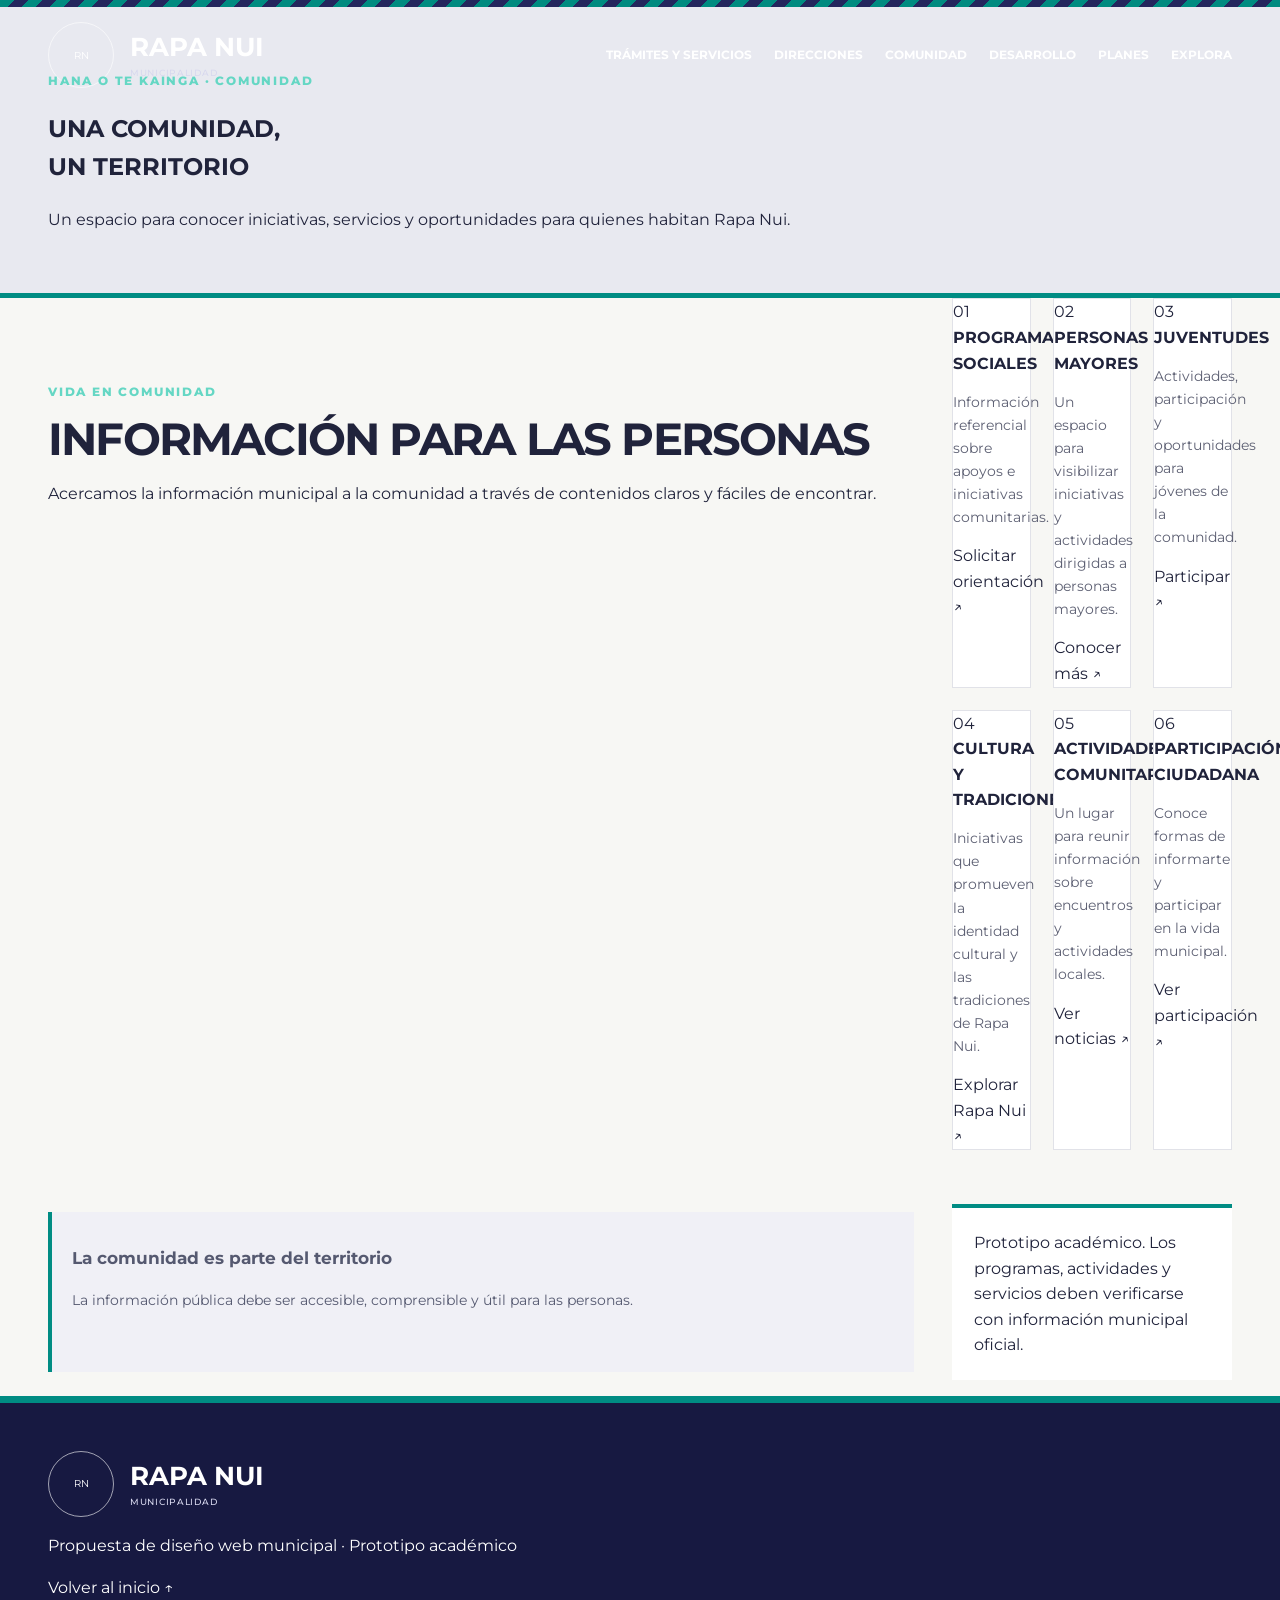
==== comunidad.html @ 7008f477 "Add comunidad.html for community information page This file contains the HTML structure for the Comu" ====
<!DOCTYPE html>
<html lang="es">
<head>
  <meta charset="UTF-8">
  <meta name="viewport" content="width=device-width, initial-scale=1.0">
  <title>Comunidad | Municipalidad de Rapa Nui</title>
  <link rel="stylesheet" href="styles.css">
</head>
<body>
  <header class="topline">
    <div class="header-inner">
      <a class="identity" href="index.html">
        <span class="seal">RN</span>
        <span class="brand">
          <strong>RAPA NUI</strong>
          <small>MUNICIPALIDAD</small>
        </span>
      </a>
      <nav class="nav" aria-label="Navegación principal">
        <a href="tramites.html">Trámites y servicios</a>
        <a href="direcciones.html">Direcciones</a>
        <a class="active" href="comunidad.html">Comunidad</a>
        <a href="desarrollo.html">Desarrollo</a>
        <a href="planes.html">Planes</a>
        <a href="explora.html">Explora</a>
      </nav>
    </div>
  </header>

  <main>
    <section class="page-hero">
      <div class="container">
        <p class="eyebrow">HANA O TE KAINGA · COMUNIDAD</p>
        <h1>UNA COMUNIDAD,<br>UN TERRITORIO</h1>
        <p>
          Un espacio para conocer iniciativas, servicios
          y oportunidades para quienes habitan Rapa Nui.
        </p>
      </div>
    </section>

    <section class="page-content container">
      <div class="section">
        <p class="eyebrow">VIDA EN COMUNIDAD</p>
        <h2>Información para las personas</h2>
        <p>
          Acercamos la información municipal a la comunidad
          a través de contenidos claros y fáciles de encontrar.
        </p>
      </div>

      <div class="grid">
        <article class="tile">
          <span class="tile-number">01</span>
          <h3>Programas sociales</h3>
          <p>Información referencial sobre apoyos e iniciativas comunitarias.</p>
          <a href="contacto.html">Solicitar orientación ↗</a>
        </article>

        <article class="tile">
          <span class="tile-number">02</span>
          <h3>Personas mayores</h3>
          <p>Un espacio para visibilizar iniciativas y actividades dirigidas a personas mayores.</p>
          <a href="contacto.html">Conocer más ↗</a>
        </article>

        <article class="tile">
          <span class="tile-number">03</span>
          <h3>Juventudes</h3>
          <p>Actividades, participación y oportunidades para jóvenes de la comunidad.</p>
          <a href="participacion.html">Participar ↗</a>
        </article>

        <article class="tile">
          <span class="tile-number">04</span>
          <h3>Cultura y tradiciones</h3>
          <p>Iniciativas que promueven la identidad cultural y las tradiciones de Rapa Nui.</p>
          <a href="explora.html">Explorar Rapa Nui ↗</a>
        </article>

        <article class="tile">
          <span class="tile-number">05</span>
          <h3>Actividades comunitarias</h3>
          <p>Un lugar para reunir información sobre encuentros y actividades locales.</p>
          <a href="noticias.html">Ver noticias ↗</a>
        </article>

        <article class="tile">
          <span class="tile-number">06</span>
          <h3>Participación ciudadana</h3>
          <p>Conoce formas de informarte y participar en la vida municipal.</p>
          <a href="participacion.html">Ver participación ↗</a>
        </article>
      </div>

      <div class="notice">
        <h3>La comunidad es parte del territorio</h3>
        <p>
          La información pública debe ser accesible,
          comprensible y útil para las personas.
        </p>
      </div>

      <p class="side">
        Prototipo académico. Los programas, actividades y servicios
        deben verificarse con información municipal oficial.
      </p>
    </section>
  </main>

  <footer>
    <div class="container">
      <a class="identity" href="index.html">
        <span class="seal">RN</span>
        <span class="brand">
          <strong>RAPA NUI</strong>
          <small>MUNICIPALIDAD</small>
        </span>
      </a>
      <p>Propuesta de diseño web municipal · Prototipo académico</p>
      <a href="index.html">Volver al inicio ↑</a>
    </div>
  </footer>
</body>
</html>
---- styles.css ----
@import url('https://fonts.googleapis.com/css2?family=Montserrat:wght@400;500;600;700;800&display=swap');

:root {
  --navy: #24265d;
  --navy-dark: #171941;
  --teal: #008c83;
  --paper: #f7f7f4;
  --white: #ffffff;
  --ink: #20233b;
  --muted: #5d6073;
  --line: #e1e2e8;
}

* {
  box-sizing: border-box;
}

html {
  scroll-behavior: smooth;
}

body {
  margin: 0;
  background: var(--paper);
  color: var(--ink);
  font-family: 'Montserrat', Arial, sans-serif;
  line-height: 1.6;
}

a {
  color: inherit;
  text-decoration: none;
}

a:focus-visible {
  outline: 3px solid #f4c95d;
  outline-offset: 3px;
}

.skip {
  position: absolute;
  left: -9999px;
  background: white;
  padding: 12px;
  z-index: 99;
}

.skip:focus {
  left: 12px;
}

.topline {
  height: 7px;
  background: repeating-linear-gradient(
    135deg,
    #008b80 0 10px,
    #24265d 10px 20px
  );
}

header {
  background: var(--navy);
  color: white;
}

.header-inner {
  max-width: 1240px;
  margin: auto;
  padding: 22px 28px;
  display: flex;
  align-items: center;
  justify-content: space-between;
  gap: 28px;
}

.identity {
  display: flex;
  align-items: center;
  gap: 16px;
  flex-shrink: 0;
}

.seal {
  width: 66px;
  height: 66px;
  border: 1px solid #ffffff99;
  border-radius: 50%;
  display: grid;
  place-content: center;
  text-align: center;
  font-size: 10px;
  line-height: 1.3;
}

.brand {
  font-size: clamp(1rem, 2vw, 1.8rem);
  font-weight: 800;
  line-height: 1.15;
  text-transform: uppercase;
}

.brand small {
  display: block;
  margin-top: 7px;
  color: #d7d8ee;
  font-size: 9px;
  font-weight: 500;
  letter-spacing: .08em;
}

.nav {
  display: flex;
  justify-content: flex-end;
  flex-wrap: wrap;
  gap: 12px 22px;
}

.nav a {
  color: white;
  font-size: .75rem;
  font-weight: 700;
  text-transform: uppercase;
}

.nav a:hover {
  color: #65d7c4;
}

.hero {
  min-height: 560px;
  display: flex;
  align-items: flex-end;
  color: white;
  background:
    linear-gradient(90deg, #121435bd, #12143518),
    linear-gradient(0deg, #121435a8, transparent 70%),
    url('https://images.unsplash.com/photo-1500530855697-b586d89ba3ee?auto=format&fit=crop&w=2000&q=85')
    center 48% / cover no-repeat;
}

.hero-content {
  max-width: 1240px;
  width: 100%;
  margin: auto;
  padding: 75px 28px;
}

.eyebrow,
.section-label {
  display: block;
  color: #65d7c4;
  font-size: .75rem;
  font-weight: 800;
  letter-spacing: .15em;
  text-transform: uppercase;
}

.hero h1 {
  max-width: 950px;
  margin: 18px 0;
  font-size: clamp(2.2rem, 5.5vw, 5rem);
  font-weight: 800;
  line-height: 1.05;
  letter-spacing: -.04em;
  text-transform: uppercase;
}

.hero p {
  max-width: 650px;
  color: #f0f0f7;
}

.hero-actions {
  display: flex;
  flex-wrap: wrap;
  gap: 12px;
  margin-top: 25px;
}

.button {
  display: inline-block;
  padding: 12px 18px;
  background: var(--teal);
  border: 2px solid var(--teal);
  color: white;
  font-size: .8rem;
  font-weight: 800;
  text-transform: uppercase;
  transition: .2s;
}

.button:hover {
  background: #006e67;
}

.button.outline {
  background: transparent;
  border-color: white;
}

.button.outline:hover {
  background: white;
  color: var(--navy);
}

.container {
  max-width: 1240px;
  margin: auto;
  padding: 0 28px;
}

.section {
  padding: 72px 0;
}

.section.alt {
  background: #e9e9f0;
}

.section-head {
  display: flex;
  align-items: end;
  justify-content: space-between;
  gap: 24px;
  margin-bottom: 30px;
}

.section-label {
  color: var(--teal);
}

.section h2,
.page-intro h1 {
  margin: 8px 0;
  font-size: clamp(1.8rem, 3.5vw, 3rem);
  line-height: 1.15;
  letter-spacing: -.04em;
  text-transform: uppercase;
}

.section-head p {
  max-width: 500px;
  color: var(--muted);
}

.grid {
  display: grid;
  grid-template-columns: repeat(3, minmax(0, 1fr));
  gap: 22px;
}

.tile {
  background: white;
  border: 1px solid var(--line);
  transition: .2s;
}

.tile:hover {
  transform: translateY(-4px);
  box-shadow: 0 12px 30px #191b4618;
}

.tile-image {
  height: 145px;
  background: linear-gradient(135deg, #b7d8d1, #24265d);
}

.image-one { background: linear-gradient(135deg, #b8d9d3, #5b8d91); }
.image-two { background: linear-gradient(135deg, #c5c5dd, #55588d); }
.image-three { background: linear-gradient(135deg, #d4d4bd, #55877c); }
.image-four { background: linear-gradient(135deg, #e3c7ad, #8b6b62); }
.image-five { background: linear-gradient(135deg, #c7d5e0, #687c99); }
.image-six { background: linear-gradient(135deg, #b7d8d1, #24265d); }

.tile-body {
  padding: 22px;
}

.tile h3 {
  margin: 0 0 8px;
  font-size: 1rem;
  text-transform: uppercase;
}

.tile p {
  color: var(--muted);
  font-size: .9rem;
}

.text-link {
  display: inline-block;
  margin-top: 10px;
  color: var(--teal);
  font-size: .8rem;
  font-weight: 800;
  text-transform: uppercase;
}

.feature {
  padding: 38px;
  background: var(--navy);
  color: white;
}

.feature h2 {
  max-width: 800px;
}

.feature p {
  color: #d8d9eb;
}

.page-hero {
  padding: 52px 0 45px;
  background: #e8e9f0;
  border-bottom: 5px solid var(--teal);
}

.crumbs {
  margin-bottom: 20px;
  color: var(--muted);
  font-size: .8rem;
}

.crumbs a {
  color: var(--teal);
  font-weight: 700;
}

.page-intro p {
  max-width: 760px;
  color: #555970;
}

.page-content {
  display: grid;
  grid-template-columns: minmax(0, 1fr) 280px;
  gap: 38px;
}

.prose h2 {
  margin-top: 30px;
  font-size: 1.4rem;
  text-transform: uppercase;
}

.prose h2:first-child {
  margin-top: 0;
}

.prose p,
.prose li {
  color: #50556b;
}

.info-grid {
  display: grid;
  grid-template-columns: repeat(2, minmax(0, 1fr));
  gap: 14px;
  margin: 25px 0;
}

.info {
  padding: 20px;
  background: white;
  border: 1px solid var(--line);
}

.info strong {
  display: block;
  margin-bottom: 7px;
  text-transform: uppercase;
}

.info p {
  margin: 0;
  color: var(--muted);
  font-size: .9rem;
}

.listings {
  display: grid;
  gap: 14px;
}

.listing {
  display: flex;
  gap: 16px;
  padding: 20px;
  background: white;
  border: 1px solid var(--line);
}

.listing-mark {
  width: 48px;
  height: 48px;
  display: grid;
  place-items: center;
  flex-shrink: 0;
  background: var(--navy);
  color: white;
  font-weight: 800;
}

.listing h3 {
  margin: 0 0 5px;
  text-transform: uppercase;
}

.listing p {
  margin: 0;
  color: var(--muted);
  font-size: .9rem;
}

.notice {
  margin: 24px 0;
  padding: 16px 20px;
  background: #f0f0f6;
  border-left: 4px solid var(--teal);
  color: #555970;
  font-size: .9rem;
}

.side {
  height: max-content;
  padding: 22px;
  background: white;
  border-top: 4px solid var(--teal);
}

.side h3 {
  margin-top: 0;
  text-transform: uppercase;
}

.side a {
  display: block;
  padding: 10px 0;
  border-bottom: 1px solid var(--line);
  font-size: .83rem;
  font-weight: 700;
}

.side a:hover {
  color: var(--teal);
}

footer {
  padding: 48px 0 20px;
  background: var(--navy-dark);
  border-top: 7px solid var(--teal);
  color: white;
}

.footer-grid {
  display: grid;
  grid-template-columns: 1.4fr 1fr 1fr;
  gap: 36px;
}

.footer-grid strong {
  display: block;
  margin-bottom: 12px;
  text-transform: uppercase;
}

.footer-grid p,
.footer-grid a {
  color: #d0d1e3;
  font-size: .85rem;
}

.footer-grid a {
  display: block;
  margin: 9px 0;
}

.footer-grid a:hover {
  color: #65d7c4;
}

.footer-bottom {
  margin-top: 28px;
  padding-top: 18px;
  border-top: 1px solid #ffffff2c;
  color: #c4c6dd;
  font-size: .78rem;
}

@media (max-width: 1000px) {
  .header-inner {
    align-items: flex-start;
    flex-direction: column;
  }

  .nav {
    justify-content: flex-start;
  }

  .grid {
    grid-template-columns: repeat(2, minmax(0, 1fr));
  }

  .page-content {
    grid-template-columns: 1fr;
  }

  .side {
    order: -1;
  }
}

@media (max-width: 600px) {
  .header-inner {
    padding: 18px;
  }

  .seal {
    width: 52px;
    height: 52px;
  }

  .brand {
    font-size: 1rem;
  }

  .nav {
    gap: 12px;
  }

  .nav a {
    font-size: .67rem;
  }

  .hero {
    min-height: 500px;
    background-position: 58% center;
  }

  .hero-content {
    padding: 55px 18px;
  }

  .hero h1 {
    font-size: clamp(2.1rem, 10vw, 3.4rem);
  }

  .container {
    padding: 0 18px;
  }

  .section {
    padding: 45px 0;
  }

  .section-head {
    display: block;
  }

  .grid,
  .info-grid,
  .footer-grid {
    grid-template-columns: 1fr;
  }

  .feature {
    padding: 24px;
  }

  .page-hero {
    padding: 36px 0;
  }
}
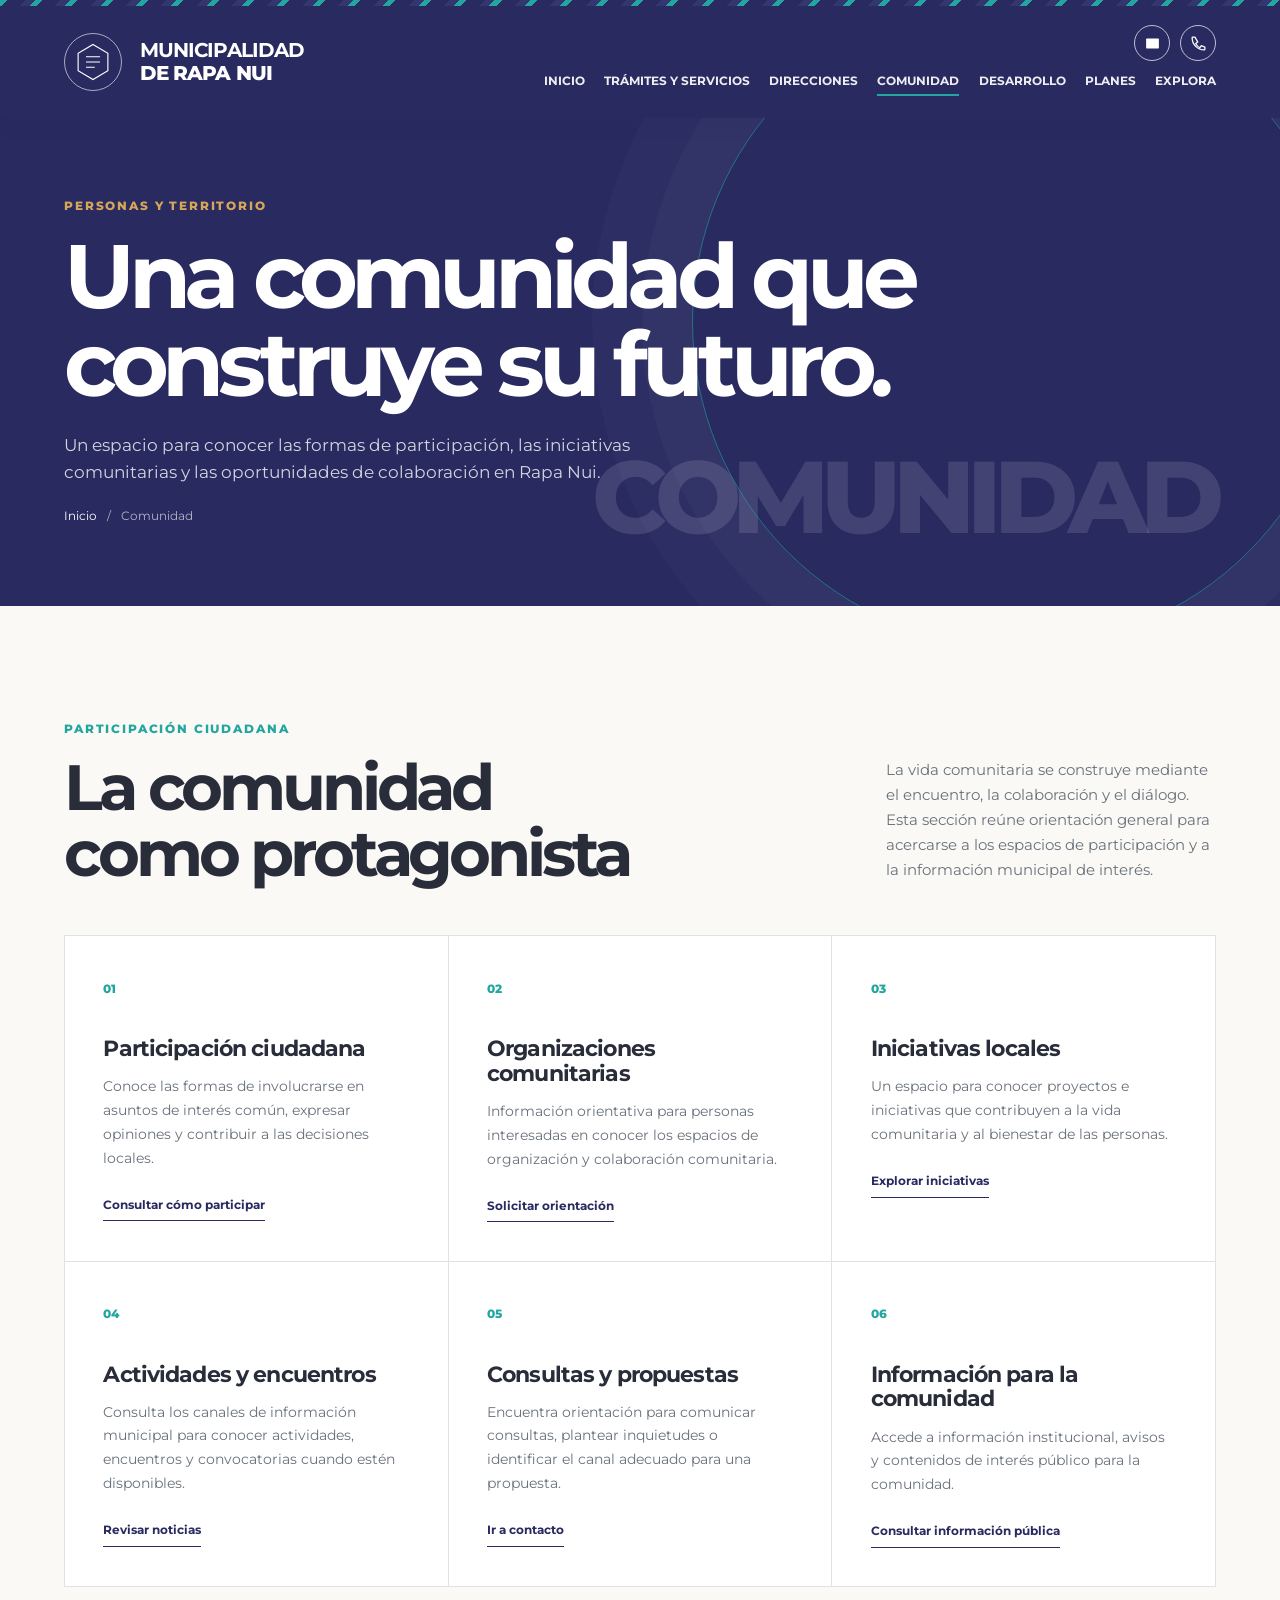
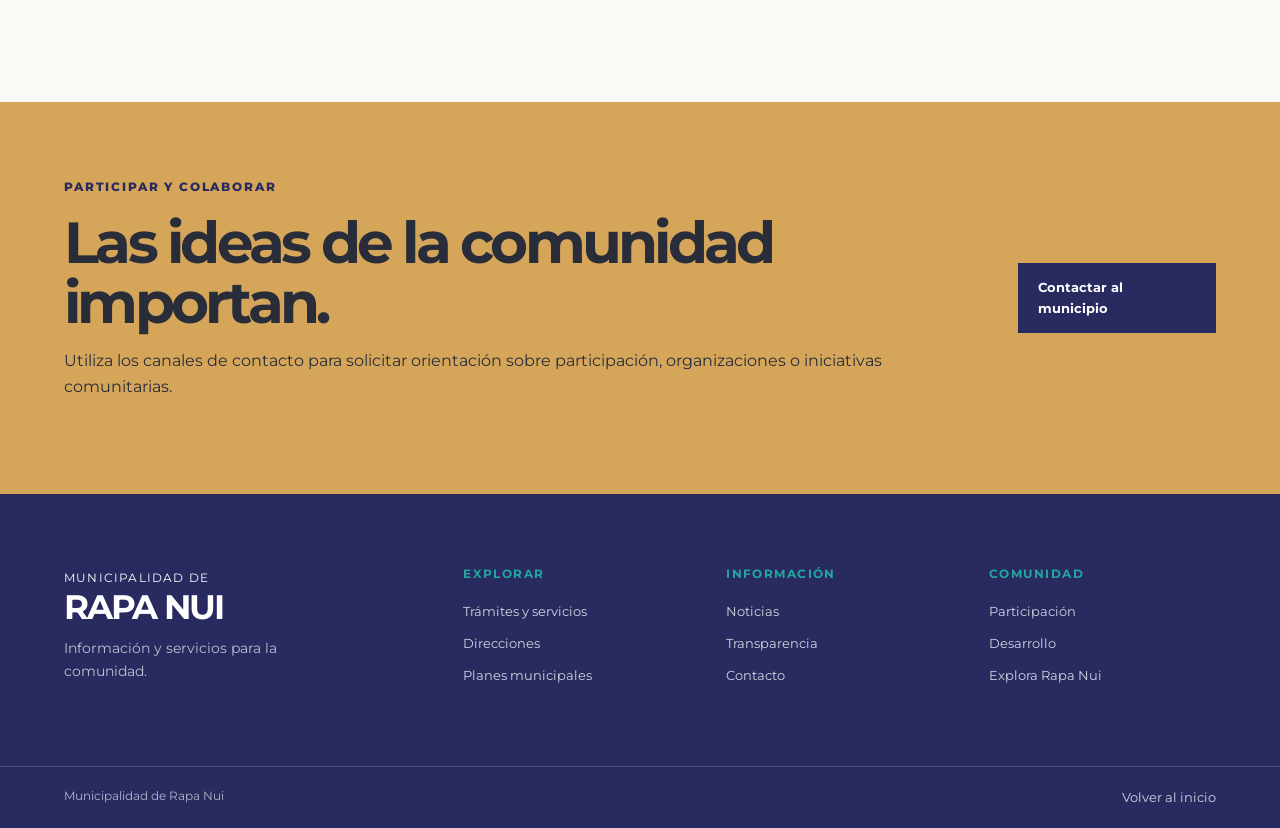
==== commit ede292a7: "Update comunidad.html" ====
--- a/comunidad.html
+++ b/comunidad.html
@@ -1,126 +1,214 @@
 
-<!DOCTYPE html>
+<!doctype html>
 <html lang="es">
 <head>
-  <meta charset="UTF-8">
-  <meta name="viewport" content="width=device-width, initial-scale=1.0">
-  <title>Comunidad | Municipalidad de Rapa Nui</title>
+  <meta charset="utf-8">
+  <meta name="viewport" content="width=device-width, initial-scale=1">
+  <meta name="theme-color" content="#282A60">
+  <meta name="description" content="Información sobre participación ciudadana, comunidad e iniciativas locales en Rapa Nui.">
+  <title>Comunidad y participación | Municipalidad de Rapa Nui</title>
+  <link rel="preconnect" href="https://fonts.googleapis.com">
+  <link rel="preconnect" href="https://fonts.gstatic.com" crossorigin>
+  <link href="https://fonts.googleapis.com/css2?family=Montserrat:wght@400;500;600;700;800&display=swap" rel="stylesheet">
   <link rel="stylesheet" href="styles.css">
+  <script src="script.js" defer></script>
 </head>
-<body>
-  <header class="topline">
-    <div class="header-inner">
-      <a class="identity" href="index.html">
-        <span class="seal">RN</span>
-        <span class="brand">
-          <strong>RAPA NUI</strong>
-          <small>MUNICIPALIDAD</small>
-        </span>
+<body id="top">
+
+<a class="skip-link" href="#contenido">Saltar al contenido</a>
+
+<header class="site-header">
+  <div class="header-topline" aria-hidden="true"></div>
+  <div class="header-inner">
+    <a class="brand" href="index.html" aria-label="Municipalidad de Rapa Nui, inicio">
+      <span class="brand-mark" aria-hidden="true">
+        <svg viewBox="0 0 48 48">
+          <path d="M24 4 41 14v20L24 44 7 34V14z"/>
+          <path d="M16 18h16M16 24h16M16 30h10"/>
+        </svg>
+      </span>
+      <span class="brand-name">Municipalidad <strong>de Rapa Nui</strong></span>
+    </a>
+
+    <div class="header-tools" aria-label="Canales de contacto">
+      <a class="icon-link" href="contacto.html" aria-label="Información de contacto">
+        <svg viewBox="0 0 24 24">
+          <rect x="3" y="5" width="18" height="14" rx="1"/>
+          <path d="m4 7 8 6 8-6"/>
+        </svg>
       </a>
-      <nav class="nav" aria-label="Navegación principal">
-        <a href="tramites.html">Trámites y servicios</a>
-        <a href="direcciones.html">Direcciones</a>
-        <a class="active" href="comunidad.html">Comunidad</a>
-        <a href="desarrollo.html">Desarrollo</a>
-        <a href="planes.html">Planes</a>
-        <a href="explora.html">Explora</a>
-      </nav>
-    </div>
-  </header>
-
-  <main>
-    <section class="page-hero">
-      <div class="container">
-        <p class="eyebrow">HANA O TE KAINGA · COMUNIDAD</p>
-        <h1>UNA COMUNIDAD,<br>UN TERRITORIO</h1>
-        <p>
-          Un espacio para conocer iniciativas, servicios
-          y oportunidades para quienes habitan Rapa Nui.
-        </p>
+      <a class="icon-link" href="contacto.html" aria-label="Teléfono de contacto">
+        <svg viewBox="0 0 24 24">
+          <path d="M7 3H4a1 1 0 0 0-1 1c0 9.4 7.6 17 17 17a1 1 0 0 0 1-1v-3l-5-2-2 3a14 14 0 0 1-6-6l3-2z"/>
+        </svg>
+      </a>
+    </div>
+
+    <button class="menu-toggle" type="button" aria-expanded="false" aria-controls="menu-principal">
+      <span class="menu-toggle-lines" aria-hidden="true"></span>
+      <span class="menu-toggle-label">Menú</span>
+    </button>
+
+    <nav class="main-nav" id="menu-principal" aria-label="Navegación principal">
+      <a href="index.html">Inicio</a>
+      <a href="tramites.html">Trámites y servicios</a>
+      <a href="direcciones.html">Direcciones</a>
+      <a href="comunidad.html" aria-current="page">Comunidad</a>
+      <a href="desarrollo.html">Desarrollo</a>
+      <a href="planes.html">Planes</a>
+      <a href="explora.html">Explora</a>
+    </nav>
+  </div>
+</header>
+
+<main id="contenido">
+
+  <section class="interior-hero">
+    <div class="interior-hero-inner reveal">
+      <p class="eyebrow">Personas y territorio</p>
+      <h1>Una comunidad que construye su futuro.</h1>
+      <p class="interior-lead">
+        Un espacio para conocer las formas de participación, las iniciativas
+        comunitarias y las oportunidades de colaboración en Rapa Nui.
+      </p>
+      <div class="breadcrumb">
+        <a href="index.html">Inicio</a>
+        <span>/</span>
+        <span aria-current="page">Comunidad</span>
       </div>
-    </section>
-
-    <section class="page-content container">
-      <div class="section">
-        <p class="eyebrow">VIDA EN COMUNIDAD</p>
-        <h2>Información para las personas</h2>
-        <p>
-          Acercamos la información municipal a la comunidad
-          a través de contenidos claros y fáciles de encontrar.
-        </p>
+    </div>
+    <div class="interior-mark" aria-hidden="true">COMUNIDAD</div>
+  </section>
+
+  <section class="section interior-section">
+    <div class="section-heading reveal">
+      <div>
+        <p class="eyebrow">Participación ciudadana</p>
+        <h2>La comunidad<br>como protagonista</h2>
       </div>
-
-      <div class="grid">
-        <article class="tile">
-          <span class="tile-number">01</span>
-          <h3>Programas sociales</h3>
-          <p>Información referencial sobre apoyos e iniciativas comunitarias.</p>
-          <a href="contacto.html">Solicitar orientación ↗</a>
-        </article>
-
-        <article class="tile">
-          <span class="tile-number">02</span>
-          <h3>Personas mayores</h3>
-          <p>Un espacio para visibilizar iniciativas y actividades dirigidas a personas mayores.</p>
-          <a href="contacto.html">Conocer más ↗</a>
-        </article>
-
-        <article class="tile">
-          <span class="tile-number">03</span>
-          <h3>Juventudes</h3>
-          <p>Actividades, participación y oportunidades para jóvenes de la comunidad.</p>
-          <a href="participacion.html">Participar ↗</a>
-        </article>
-
-        <article class="tile">
-          <span class="tile-number">04</span>
-          <h3>Cultura y tradiciones</h3>
-          <p>Iniciativas que promueven la identidad cultural y las tradiciones de Rapa Nui.</p>
-          <a href="explora.html">Explorar Rapa Nui ↗</a>
-        </article>
-
-        <article class="tile">
-          <span class="tile-number">05</span>
-          <h3>Actividades comunitarias</h3>
-          <p>Un lugar para reunir información sobre encuentros y actividades locales.</p>
-          <a href="noticias.html">Ver noticias ↗</a>
-        </article>
-
-        <article class="tile">
-          <span class="tile-number">06</span>
-          <h3>Participación ciudadana</h3>
-          <p>Conoce formas de informarte y participar en la vida municipal.</p>
-          <a href="participacion.html">Ver participación ↗</a>
-        </article>
-      </div>
-
-      <div class="notice">
-        <h3>La comunidad es parte del territorio</h3>
-        <p>
-          La información pública debe ser accesible,
-          comprensible y útil para las personas.
-        </p>
-      </div>
-
-      <p class="side">
-        Prototipo académico. Los programas, actividades y servicios
-        deben verificarse con información municipal oficial.
+      <p>
+        La vida comunitaria se construye mediante el encuentro, la colaboración
+        y el diálogo. Esta sección reúne orientación general para acercarse
+        a los espacios de participación y a la información municipal de interés.
       </p>
-    </section>
-  </main>
-
-  <footer>
-    <div class="container">
-      <a class="identity" href="index.html">
-        <span class="seal">RN</span>
-        <span class="brand">
-          <strong>RAPA NUI</strong>
-          <small>MUNICIPALIDAD</small>
-        </span>
-      </a>
-      <p>Propuesta de diseño web municipal · Prototipo académico</p>
-      <a href="index.html">Volver al inicio ↑</a>
-    </div>
-  </footer>
+    </div>
+
+    <div class="detail-grid">
+
+      <article class="detail-card reveal">
+        <span class="detail-index">01</span>
+        <h2>Participación ciudadana</h2>
+        <p>
+          Conoce las formas de involucrarse en asuntos de interés común,
+          expresar opiniones y contribuir a las decisiones locales.
+        </p>
+        <a class="text-link" href="contacto.html">Consultar cómo participar</a>
+      </article>
+
+      <article class="detail-card reveal">
+        <span class="detail-index">02</span>
+        <h2>Organizaciones comunitarias</h2>
+        <p>
+          Información orientativa para personas interesadas en conocer
+          los espacios de organización y colaboración comunitaria.
+        </p>
+        <a class="text-link" href="contacto.html">Solicitar orientación</a>
+      </article>
+
+      <article class="detail-card reveal">
+        <span class="detail-index">03</span>
+        <h2>Iniciativas locales</h2>
+        <p>
+          Un espacio para conocer proyectos e iniciativas que contribuyen
+          a la vida comunitaria y al bienestar de las personas.
+        </p>
+        <a class="text-link" href="desarrollo.html">Explorar iniciativas</a>
+      </article>
+
+      <article class="detail-card reveal">
+        <span class="detail-index">04</span>
+        <h2>Actividades y encuentros</h2>
+        <p>
+          Consulta los canales de información municipal para conocer
+          actividades, encuentros y convocatorias cuando estén disponibles.
+        </p>
+        <a class="text-link" href="noticias.html">Revisar noticias</a>
+      </article>
+
+      <article class="detail-card reveal">
+        <span class="detail-index">05</span>
+        <h2>Consultas y propuestas</h2>
+        <p>
+          Encuentra orientación para comunicar consultas, plantear
+          inquietudes o identificar el canal adecuado para una propuesta.
+        </p>
+        <a class="text-link" href="contacto.html">Ir a contacto</a>
+      </article>
+
+      <article class="detail-card reveal">
+        <span class="detail-index">06</span>
+        <h2>Información para la comunidad</h2>
+        <p>
+          Accede a información institucional, avisos y contenidos
+          de interés público para la comunidad.
+        </p>
+        <a class="text-link" href="transparencia.html">Consultar información pública</a>
+      </article>
+
+    </div>
+  </section>
+
+  <section class="contact-band reveal">
+    <div>
+      <p class="eyebrow">Participar y colaborar</p>
+      <h2>Las ideas de la comunidad importan.</h2>
+      <p>
+        Utiliza los canales de contacto para solicitar orientación sobre
+        participación, organizaciones o iniciativas comunitarias.
+      </p>
+    </div>
+    <a class="button button-dark" href="contacto.html">Contactar al municipio</a>
+  </section>
+
+</main>
+
+<footer class="site-footer">
+  <div class="footer-main">
+
+    <div class="footer-brand">
+      <span class="footer-kicker">Municipalidad de</span>
+      <strong>Rapa Nui</strong>
+      <p>Información y servicios para la comunidad.</p>
+    </div>
+
+    <div class="footer-column">
+      <h2>Explorar</h2>
+      <a href="tramites.html">Trámites y servicios</a>
+      <a href="direcciones.html">Direcciones</a>
+      <a href="planes.html">Planes municipales</a>
+    </div>
+
+    <div class="footer-column">
+      <h2>Información</h2>
+      <a href="noticias.html">Noticias</a>
+      <a href="transparencia.html">Transparencia</a>
+      <a href="contacto.html">Contacto</a>
+    </div>
+
+    <div class="footer-column">
+      <h2>Comunidad</h2>
+      <a href="comunidad.html">Participación</a>
+      <a href="desarrollo.html">Desarrollo</a>
+      <a href="explora.html">Explora Rapa Nui</a>
+    </div>
+
+  </div>
+
+  <div class="footer-bottom">
+    <span>Municipalidad de Rapa Nui</span>
+    <a href="#top">Volver al inicio</a>
+  </div>
+</footer>
+
 </body>
 </html>
--- a/styles.css
+++ b/styles.css
@@ -1,14 +1,18 @@
-@import url('https://fonts.googleapis.com/css2?family=Montserrat:wght@400;500;600;700;800&display=swap');
 
 :root {
-  --navy: #24265d;
-  --navy-dark: #171941;
-  --teal: #008c83;
-  --paper: #f7f7f4;
-  --white: #ffffff;
-  --ink: #20233b;
-  --muted: #5d6073;
-  --line: #e1e2e8;
+  --navy: #282A60;
+  --blue: #34376F;
+  --turquoise: #23A6A0;
+  --turquoise-light: #DCEBE9;
+  --sand: #D5A65A;
+  --cream: #FAF9F5;
+  --white: #FFFFFF;
+  --text: #292D3A;
+  --muted: #69717B;
+  --line: #E0E2E5;
+  --font: "Montserrat", sans-serif;
+  --page-width: 1440px;
+  --gutter: clamp(20px, 5vw, 76px);
 }
 
 * {
@@ -17,558 +21,1885 @@
 
 html {
   scroll-behavior: smooth;
+  scroll-padding-top: 125px;
 }
 
 body {
   margin: 0;
-  background: var(--paper);
-  color: var(--ink);
-  font-family: 'Montserrat', Arial, sans-serif;
-  line-height: 1.6;
+  color: var(--text);
+  background: var(--cream);
+  font-family: var(--font);
+  font-size: 16px;
+  line-height: 1.65;
+  -webkit-font-smoothing: antialiased;
 }
 
 a {
   color: inherit;
-  text-decoration: none;
-}
-
-a:focus-visible {
-  outline: 3px solid #f4c95d;
-  outline-offset: 3px;
-}
-
-.skip {
+}
+
+a:focus-visible,
+button:focus-visible {
+  outline: 3px solid var(--sand);
+  outline-offset: 4px;
+}
+
+button,
+input,
+textarea,
+select {
+  font: inherit;
+}
+
+img,
+svg {
+  max-width: 100%;
+}
+
+.skip-link {
   position: absolute;
-  left: -9999px;
-  background: white;
-  padding: 12px;
-  z-index: 99;
-}
-
-.skip:focus {
-  left: 12px;
-}
-
-.topline {
-  height: 7px;
+  z-index: 2000;
+  top: 8px;
+  left: 8px;
+  padding: 12px 16px;
+  transform: translateY(-150%);
+  background: var(--white);
+  color: var(--navy);
+}
+
+.skip-link:focus {
+  transform: translateY(0);
+}
+
+.site-header {
+  position: sticky;
+  top: 0;
+  z-index: 1000;
+  background: var(--navy);
+  color: var(--white);
+  box-shadow: 0 4px 18px rgba(40, 42, 96, .12);
+}
+
+.header-topline {
+  height: 6px;
   background: repeating-linear-gradient(
     135deg,
-    #008b80 0 10px,
-    #24265d 10px 20px
+    var(--turquoise) 0 5px,
+    var(--navy) 5px 18px,
+    var(--blue) 18px 25px
   );
 }
 
-header {
+.header-inner {
+  width: min(100%, var(--page-width));
+  min-height: 112px;
+  margin: auto;
+  padding: 18px var(--gutter);
+  display: grid;
+  grid-template-columns: minmax(260px, 1fr) auto;
+  grid-template-areas:
+    "brand tools"
+    "brand nav";
+  align-items: center;
+  column-gap: 28px;
+}
+
+.brand {
+  grid-area: brand;
+  display: inline-flex;
+  align-items: center;
+  gap: 18px;
+  width: fit-content;
+  text-decoration: none;
+}
+
+.brand-mark {
+  display: grid;
+  place-items: center;
+  width: 58px;
+  height: 58px;
+  flex: 0 0 auto;
+  border: 1px solid rgba(255,255,255,.6);
+  border-radius: 50%;
+}
+
+.brand-mark svg {
+  width: 42px;
+  fill: none;
+  stroke: var(--white);
+  stroke-width: 1.3;
+}
+
+.brand-name {
+  max-width: 290px;
+  font-size: clamp(1.05rem, 1.6vw, 1.55rem);
+  font-weight: 700;
+  line-height: 1.12;
+  letter-spacing: -.045em;
+  text-transform: uppercase;
+}
+
+.brand-name strong {
+  display: block;
+  font-weight: 800;
+}
+
+.header-tools {
+  grid-area: tools;
+  display: flex;
+  align-items: center;
+  justify-content: flex-end;
+  gap: 10px;
+}
+
+.icon-link {
+  width: 36px;
+  height: 36px;
+  display: grid;
+  place-items: center;
+  border: 1px solid rgba(255,255,255,.7);
+  border-radius: 50%;
+  transition: background .25s ease, color .25s ease, transform .25s ease;
+}
+
+.icon-link:hover {
+  background: var(--turquoise);
+  color: var(--navy);
+  transform: translateY(-2px);
+}
+
+.icon-link svg {
+  width: 17px;
+  height: 17px;
+  fill: none;
+  stroke: currentColor;
+  stroke-width: 1.8;
+  stroke-linecap: round;
+  stroke-linejoin: round;
+}
+
+.icon-link:first-child svg,
+.icon-link .solid {
+  fill: currentColor;
+  stroke: none;
+}
+
+.main-nav {
+  grid-area: nav;
+  display: flex;
+  justify-content: flex-end;
+  flex-wrap: wrap;
+  gap: 6px clamp(12px, 1.5vw, 24px);
+}
+
+.main-nav a {
+  position: relative;
+  padding: 8px 0;
+  color: rgba(255,255,255,.92);
+  text-decoration: none;
+  font-size: .72rem;
+  font-weight: 700;
+  text-transform: uppercase;
+}
+
+.main-nav a::after {
+  position: absolute;
+  right: 0;
+  bottom: 3px;
+  left: 0;
+  height: 2px;
+  content: "";
+  background: var(--turquoise);
+  transform: scaleX(0);
+  transform-origin: left;
+  transition: transform .25s ease;
+}
+
+.main-nav a:hover::after,
+.main-nav a[aria-current="page"]::after {
+  transform: scaleX(1);
+}
+
+.menu-toggle {
+  display: none;
+}
+
+.hero {
+  position: relative;
+  display: flex;
+  min-height: clamp(560px, 70vw, 820px);
+  overflow: hidden;
+  align-items: center;
+  background:
+    linear-gradient(105deg, rgba(22,24,59,.83), rgba(40,42,96,.38) 65%, rgba(22,24,59,.2)),
+    radial-gradient(ellipse at 72% 36%, rgba(35,166,160,.42), transparent 36%),
+    linear-gradient(145deg, #5c7c92 0%, #34376F 48%, #25264f 100%);
+  color: var(--white);
+}
+
+.hero::before {
+  position: absolute;
+  inset: 0;
+  content: "";
+  opacity: .16;
+  background: repeating-linear-gradient(
+    135deg,
+    transparent 0 44px,
+    rgba(255,255,255,.14) 45px 46px,
+    transparent 47px 92px
+  );
+  mask-image: linear-gradient(90deg, transparent, #000);
+}
+
+.hero-texture {
+  position: absolute;
+  right: -8%;
+  bottom: -38%;
+  width: min(70vw, 850px);
+  aspect-ratio: 1;
+  border: 1px solid rgba(255,255,255,.22);
+  border-radius: 50%;
+}
+
+.hero-texture::before,
+.hero-texture::after {
+  position: absolute;
+  inset: 12%;
+  content: "";
+  border: 1px solid rgba(35,166,160,.55);
+  border-radius: 50%;
+}
+
+.hero-texture::after {
+  inset: 26%;
+  border-color: rgba(213,166,90,.6);
+}
+
+.hero-content {
+  position: relative;
+  z-index: 1;
+  width: min(100%, var(--page-width));
+  margin: 0 auto;
+  padding: 100px var(--gutter) 130px;
+}
+
+.eyebrow {
+  margin: 0 0 18px;
+  color: var(--turquoise);
+  font-size: .72rem;
+  font-weight: 800;
+  letter-spacing: .16em;
+  line-height: 1.4;
+  text-transform: uppercase;
+}
+
+.hero .eyebrow {
+  color: var(--sand);
+}
+
+.hero h1 {
+  max-width: 1050px;
+  margin: 0;
+  font-size: clamp(2.8rem, 7.2vw, 7rem);
+  font-weight: 800;
+  line-height: .99;
+  letter-spacing: -.075em;
+  text-transform: uppercase;
+}
+
+.hero h1 span {
+  color: var(--turquoise-light);
+}
+
+.hero-intro {
+  max-width: 540px;
+  margin: 28px 0 30px;
+  color: rgba(255,255,255,.88);
+  font-size: clamp(1rem, 1.4vw, 1.2rem);
+}
+
+.button {
+  display: inline-flex;
+  min-height: 50px;
+  align-items: center;
+  justify-content: center;
+  gap: 28px;
+  padding: 13px 19px;
+  border: 1px solid transparent;
+  text-decoration: none;
+  font-size: .8rem;
+  font-weight: 700;
+  transition: background .25s ease, color .25s ease, transform .25s ease;
+}
+
+.button:hover {
+  transform: translateY(-3px);
+}
+
+.button-light {
+  background: var(--cream);
+  color: var(--navy);
+}
+
+.button-light:hover {
+  background: var(--turquoise);
+}
+
+.button-dark {
   background: var(--navy);
-  color: white;
-}
-
-.header-inner {
-  max-width: 1240px;
-  margin: auto;
-  padding: 22px 28px;
+  color: var(--white);
+}
+
+.button-dark:hover {
+  background: var(--turquoise);
+  color: var(--navy);
+}
+
+.hero-caption {
+  position: absolute;
+  right: var(--gutter);
+  bottom: 28px;
+  left: var(--gutter);
+  display: flex;
+  justify-content: space-between;
+  gap: 20px;
+  color: rgba(255,255,255,.76);
+  font-size: .68rem;
+  letter-spacing: .08em;
+  text-transform: uppercase;
+}
+
+.scroll-cue {
+  position: absolute;
+  right: var(--gutter);
+  bottom: 100px;
+  display: flex;
+  align-items: center;
+  gap: 12px;
+  color: var(--white);
+  text-decoration: none;
+  font-size: .68rem;
+}
+
+.scroll-line {
+  display: block;
+  width: 44px;
+  height: 1px;
+  background: var(--turquoise);
+  transform-origin: left;
+  animation: line-pulse 2s ease-in-out infinite;
+}
+
+.section {
+  width: min(100%, var(--page-width));
+  margin: 0 auto;
+  padding: clamp(72px, 9vw, 140px) var(--gutter);
+}
+
+.section-heading {
+  display: flex;
+  align-items: flex-end;
+  justify-content: space-between;
+  gap: 40px;
+  margin-bottom: 48px;
+}
+
+.section-heading h2,
+.territory-copy h2,
+.contact-band h2 {
+  margin: 0;
+  font-size: clamp(2.3rem, 5vw, 5rem);
+  font-weight: 700;
+  line-height: 1.03;
+  letter-spacing: -.065em;
+}
+
+.section-heading h2 em {
+  color: var(--turquoise);
+  font-style: normal;
+}
+
+.section-heading > p {
+  max-width: 330px;
+  margin: 0 0 5px;
+  color: var(--muted);
+  font-size: .95rem;
+}
+
+.service-grid {
+  display: grid;
+  grid-template-columns: repeat(3, minmax(0, 1fr));
+  border-top: 1px solid var(--line);
+  border-left: 1px solid var(--line);
+}
+
+.service-card {
+  position: relative;
+  display: flex;
+  min-height: 250px;
+  flex-direction: column;
+  align-items: flex-start;
+  padding: clamp(20px, 2.5vw, 38px);
+  border-right: 1px solid var(--line);
+  border-bottom: 1px solid var(--line);
+  background: var(--white);
+  text-decoration: none;
+  overflow: hidden;
+  transition: background .35s ease, color .35s ease;
+}
+
+.service-card::before {
+  position: absolute;
+  inset: auto 0 0;
+  height: 4px;
+  content: "";
+  background: var(--turquoise);
+  transform: scaleX(0);
+  transform-origin: left;
+  transition: transform .35s ease;
+}
+
+.service-card:hover {
+  background: var(--turquoise-light);
+}
+
+.service-card:hover::before {
+  transform: scaleX(1);
+}
+
+.card-number {
+  color: var(--muted);
+  font-size: .7rem;
+  font-weight: 700;
+  letter-spacing: .08em;
+}
+
+.card-icon {
+  display: grid;
+  width: 54px;
+  height: 54px;
+  margin: 28px 0 24px;
+  place-items: center;
+  border: 1px solid var(--line);
+  border-radius: 50%;
+}
+
+.card-icon svg {
+  width: 30px;
+  fill: none;
+  stroke: currentColor;
+  stroke-width: 1.6;
+  stroke-linecap: round;
+  stroke-linejoin: round;
+}
+
+.service-card h3 {
+  max-width: 250px;
+  margin: auto 0 0;
+  font-size: clamp(1.05rem, 1.6vw, 1.45rem);
+  line-height: 1.2;
+  letter-spacing: -.04em;
+}
+
+.service-card-dark {
+  background: var(--navy);
+  color: var(--white);
+}
+
+.service-card-dark .card-number {
+  color: rgba(255,255,255,.65);
+}
+
+.service-card-dark:hover {
+  background: var(--blue);
+}
+
+.territory-section {
+  display: grid;
+  grid-template-columns: minmax(0, .85fr) minmax(0, 1.4fr);
+  align-items: center;
+  gap: clamp(30px, 4vw, 65px);
+  overflow: hidden;
+  padding: clamp(70px, 9vw, 130px) var(--gutter);
+  background: var(--turquoise-light);
+}
+
+.territory-copy {
+  width: min(100%, 590px);
+  justify-self: end;
+}
+
+.territory-copy h2 {
+  max-width: 600px;
+}
+
+.territory-copy > p:not(.eyebrow) {
+  max-width: 460px;
+  color: #515b63;
+}
+
+.text-link {
+  display: inline-flex;
+  align-items: center;
+  gap: 12px;
+  width: fit-content;
+  margin-top: 18px;
+  padding-bottom: 5px;
+  border-bottom: 1px solid currentColor;
+  color: var(--navy);
+  text-decoration: none;
+  font-size: .78rem;
+  font-weight: 700;
+}
+
+.orbit-experience {
+  display: grid;
+  grid-template-columns: minmax(0, 1.2fr) minmax(220px, .8fr);
+  gap: clamp(16px, 2vw, 30px);
+  align-items: center;
+  width: 100%;
+  min-width: 0;
+}
+
+.orbit-art {
+  --orbit-tilt-x: 0deg;
+  --orbit-tilt-y: 0deg;
+  position: relative;
+  width: 100%;
+  max-width: 580px;
+  min-width: 0;
+  aspect-ratio: 1;
+  justify-self: center;
+  isolation: isolate;
+  perspective: 1000px;
+  transform: perspective(1000px) rotateY(var(--orbit-tilt-x)) rotateX(var(--orbit-tilt-y));
+  transition: transform 350ms ease;
+}
+
+.orbit {
+  position: absolute;
+  top: 50%;
+  left: 50%;
+  width: 78%;
+  aspect-ratio: 1;
+  border: 1.5px solid rgba(40,42,96,.85);
+  border-radius: 50%;
+  transform: translate(-50%,-50%);
+  pointer-events: none;
+}
+
+.orbit-one {
+  width: 78%;
+  animation: orbit-spin-one 4s linear infinite;
+}
+
+.orbit-two {
+  width: 69%;
+  border-color: var(--turquoise);
+  animation: orbit-spin-two 3.2s linear infinite;
+}
+
+.orbit-three {
+  width: 69%;
+  border-color: var(--sand);
+  animation: orbit-spin-three 4.5s linear infinite;
+}
+
+.orbit-core {
+  position: absolute;
+  top: 50%;
+  left: 50%;
+  z-index: 2;
+  display: grid;
+  width: 27%;
+  aspect-ratio: 1;
+  place-items: center;
+  border: 1px solid rgba(255,255,255,.5);
+  border-radius: 50%;
+  background: var(--navy);
+  color: var(--white);
+  font-size: clamp(.8rem, 1.4vw, 1.1rem);
+  font-weight: 800;
+  line-height: 1.05;
+  text-align: center;
+  transform: translate(-50%,-50%);
+  box-shadow: 0 0 0 15px rgba(40,42,96,.07);
+  transition: box-shadow .35s ease;
+}
+
+.orbit-point {
+  position: absolute;
+  z-index: 5;
+  display: grid;
+  width: clamp(58px, 5.2vw, 76px);
+  height: clamp(58px, 5.2vw, 76px);
+  padding: 17px;
+  place-items: center;
+  border: 1px solid var(--navy);
+  border-radius: 50%;
+  background: var(--cream);
+  color: var(--navy);
+  cursor: pointer;
+  transform-origin: center;
+  box-shadow: 0 8px 22px rgba(40,42,96,.13);
+  transition: scale .25s ease, background .25s ease, color .25s ease, box-shadow .25s ease;
+  -webkit-tap-highlight-color: transparent;
+  touch-action: manipulation;
+}
+
+.orbit-point svg {
+  display: block;
+  width: 100%;
+  height: 100%;
+  fill: none;
+  stroke: currentColor;
+  stroke-width: 1.7;
+  stroke-linecap: round;
+  stroke-linejoin: round;
+  overflow: visible;
+  transition: transform .25s ease;
+}
+
+.point-territory {
+  top: 50%;
+  left: 4%;
+  transform: translateY(-50%);
+}
+
+.point-community {
+  top: 8%;
+  left: 50%;
+  transform: translateX(-50%);
+}
+
+.point-nature {
+  right: 4%;
+  bottom: 10%;
+}
+
+.orbit-point:hover,
+.orbit-point:focus-visible {
+  z-index: 10;
+  scale: 1.22;
+  background: var(--turquoise);
+  color: var(--navy);
+  box-shadow: 0 0 0 9px rgba(35,166,160,.2), 0 12px 28px rgba(40,42,96,.24);
+}
+
+.orbit-point:hover svg,
+.orbit-point:focus-visible svg {
+  transform: scale(1.08);
+}
+
+.orbit-point[aria-pressed="true"] {
+  z-index: 8;
+  scale: 1.13;
+  background: var(--navy);
+  color: var(--white);
+  border-color: var(--turquoise);
+  box-shadow: 0 0 0 7px rgba(35,166,160,.25);
+}
+
+.orbit-detail {
+  position: relative;
+  width: 100%;
+  min-width: 0;
+  min-height: 180px;
+  align-self: center;
+  padding: clamp(18px, 2vw, 28px);
+  border-left: 3px solid var(--turquoise);
+  background: rgba(255,255,255,.78);
+  box-shadow: 0 12px 35px rgba(40,42,96,.06);
+  overflow: hidden;
+  transition: opacity 220ms ease, transform 280ms ease, border-color 300ms ease;
+}
+
+.orbit-detail::before {
+  position: absolute;
+  top: 0;
+  left: 0;
+  width: 100%;
+  height: 3px;
+  content: "";
+  background: var(--turquoise);
+  transform: scaleX(0);
+  transform-origin: left;
+  transition: transform 450ms ease;
+}
+
+.orbit-detail.is-expanded::before {
+  transform: scaleX(1);
+}
+
+.orbit-detail.is-changing {
+  opacity: 0;
+  transform: translateY(12px);
+}
+
+.orbit-detail .eyebrow {
+  margin-bottom: 8px;
+  font-size: .65rem;
+}
+
+.orbit-detail h3 {
+  margin: 0;
+  color: var(--navy);
+  font-size: clamp(1.25rem, 2vw, 1.8rem);
+  line-height: 1.15;
+  letter-spacing: -.04em;
+}
+
+.orbit-detail > p:not(.eyebrow) {
+  margin: 9px 0;
+  color: var(--muted);
+  font-size: .86rem;
+}
+
+.orbit-detail .text-link {
+  margin-top: 8px;
+}
+
+#orbit-experience[data-active-topic="territory"] .orbit-detail {
+  border-left-color: var(--navy);
+}
+
+#orbit-experience[data-active-topic="community"] .orbit-detail {
+  border-left-color: var(--turquoise);
+}
+
+#orbit-experience[data-active-topic="nature"] .orbit-detail {
+  border-left-color: var(--sand);
+}
+
+#orbit-experience[data-active-topic="territory"] .orbit-detail::before {
+  background: var(--navy);
+}
+
+#orbit-experience[data-active-topic="community"] .orbit-detail::before {
+  background: var(--turquoise);
+}
+
+#orbit-experience[data-active-topic="nature"] .orbit-detail::before {
+  background: var(--sand);
+}
+
+.orbit-instruction {
+  color: var(--muted);
+  font-size: .85rem;
+}
+
+@keyframes orbit-spin-one {
+  from { transform: translate(-50%,-50%) rotate(0deg); }
+  to { transform: translate(-50%,-50%) rotate(360deg); }
+}
+
+@keyframes orbit-spin-two {
+  from { transform: translate(-50%,-50%) rotate(0deg) scaleX(1.06); }
+  to { transform: translate(-50%,-50%) rotate(-360deg) scaleX(1.06); }
+}
+
+@keyframes orbit-spin-three {
+  from { transform: translate(-50%,-50%) rotate(0deg) scaleY(.94); }
+  to { transform: translate(-50%,-50%) rotate(360deg) scaleY(.94); }
+}
+
+.section-news {
+  padding-bottom: clamp(72px, 9vw, 130px);
+}
+
+.news-grid {
+  display: grid;
+  grid-template-columns: repeat(3,minmax(0,1fr));
+  gap: 22px;
+}
+
+.news-card {
+  display: flex;
+  flex-direction: column;
+  align-items: flex-start;
+  text-decoration: none;
+}
+
+.news-placeholder {
+  display: flex;
+  width: 100%;
+  aspect-ratio: 1.4;
+  align-items: flex-start;
+  justify-content: flex-end;
+  padding: 18px;
+  background: var(--navy);
+  color: var(--white);
+  overflow: hidden;
+}
+
+.news-placeholder span {
+  font-size: 3.5rem;
+  font-weight: 700;
+  letter-spacing: -.08em;
+  opacity: .8;
+  transition: transform .5s ease;
+}
+
+.news-card:hover .news-placeholder span {
+  transform: scale(1.12) rotate(-5deg);
+}
+
+.news-placeholder-turquoise {
+  background: var(--turquoise);
+  color: var(--navy);
+}
+
+.news-placeholder-sand {
+  background: var(--sand);
+  color: var(--navy);
+}
+
+.news-type {
+  margin-top: 20px;
+  color: var(--muted);
+  font-size: .68rem;
+  font-weight: 700;
+  letter-spacing: .1em;
+  text-transform: uppercase;
+}
+
+.news-card h3 {
+  max-width: 340px;
+  margin: 8px 0 0;
+  font-size: clamp(1.2rem, 2vw, 1.8rem);
+  line-height: 1.18;
+  letter-spacing: -.045em;
+}
+
+.news-card .text-link {
+  margin-top: 16px;
+}
+
+.contact-band {
   display: flex;
   align-items: center;
   justify-content: space-between;
-  gap: 28px;
-}
-
-.identity {
+  gap: 30px;
+  padding: clamp(40px, 6vw, 80px) var(--gutter);
+  background: var(--sand);
+}
+
+.contact-band .eyebrow {
+  color: var(--navy);
+}
+
+.contact-band h2 {
+  max-width: 780px;
+  font-size: clamp(2rem, 4.5vw, 4.5rem);
+}
+
+.site-footer {
+  background: var(--navy);
+  color: var(--white);
+}
+
+.footer-main {
+  display: grid;
+  grid-template-columns: 1.6fr repeat(3,1fr);
+  gap: 36px;
+  width: min(100%, var(--page-width));
+  margin: auto;
+  padding: 70px var(--gutter);
+}
+
+.footer-brand strong {
+  display: block;
+  font-size: 2.1rem;
+  line-height: 1;
+  letter-spacing: -.06em;
+  text-transform: uppercase;
+}
+
+.footer-kicker {
+  font-size: .75rem;
+  letter-spacing: .1em;
+  text-transform: uppercase;
+}
+
+.footer-brand p {
+  max-width: 230px;
+  color: rgba(255,255,255,.7);
+  font-size: .85rem;
+}
+
+.footer-column {
+  display: flex;
+  flex-direction: column;
+  align-items: flex-start;
+  gap: 10px;
+}
+
+.footer-column h2 {
+  margin: 0 0 8px;
+  color: var(--turquoise);
+  font-size: .75rem;
+  letter-spacing: .12em;
+  text-transform: uppercase;
+}
+
+.footer-column a,
+.footer-bottom a {
+  color: rgba(255,255,255,.8);
+  text-decoration: none;
+  font-size: .82rem;
+}
+
+.footer-column a:hover,
+.footer-bottom a:hover {
+  color: var(--sand);
+}
+
+.footer-bottom {
+  display: flex;
+  justify-content: space-between;
+  gap: 20px;
+  padding: 20px var(--gutter);
+  border-top: 1px solid rgba(255,255,255,.16);
+  color: rgba(255,255,255,.65);
+  font-size: .72rem;
+}
+
+.interior-hero {
+  position: relative;
+  min-height: 430px;
   display: flex;
   align-items: center;
-  gap: 16px;
-  flex-shrink: 0;
-}
-
-.seal {
-  width: 66px;
-  height: 66px;
-  border: 1px solid #ffffff99;
+  overflow: hidden;
+  background: var(--navy);
+  color: var(--white);
+}
+
+.interior-hero::after {
+  position: absolute;
+  top: -25%;
+  right: -5%;
+  width: min(55vw,650px);
+  aspect-ratio: 1;
+  border: 1px solid rgba(35,166,160,.6);
   border-radius: 50%;
+  content: "";
+  box-shadow: 0 0 0 50px rgba(255,255,255,.025), 0 0 0 100px rgba(255,255,255,.025);
+}
+
+.interior-hero-inner {
+  position: relative;
+  z-index: 1;
+  width: min(100%,var(--page-width));
+  margin: auto;
+  padding: 80px var(--gutter);
+}
+
+.interior-hero .eyebrow {
+  color: var(--sand);
+}
+
+.interior-hero h1 {
+  max-width: 900px;
+  margin: 0;
+  font-size: clamp(2.8rem,7vw,6.3rem);
+  line-height: .98;
+  letter-spacing: -.07em;
+}
+
+.interior-lead {
+  max-width: 600px;
+  margin: 24px 0 20px;
+  color: rgba(255,255,255,.8);
+  font-size: 1.05rem;
+}
+
+.breadcrumb {
+  display: flex;
+  gap: 10px;
+  align-items: center;
+  color: rgba(255,255,255,.65);
+  font-size: .72rem;
+}
+
+.breadcrumb a {
+  color: var(--white);
+  text-decoration: none;
+}
+
+.interior-mark {
+  position: absolute;
+  right: var(--gutter);
+  bottom: 24px;
+  color: rgba(255,255,255,.12);
+  font-size: clamp(2rem,8vw,8rem);
+  font-weight: 800;
+  letter-spacing: -.08em;
+}
+
+.interior-section {
+  min-height: 460px;
+}
+
+.detail-grid {
   display: grid;
-  place-content: center;
-  text-align: center;
-  font-size: 10px;
-  line-height: 1.3;
-}
-
-.brand {
-  font-size: clamp(1rem, 2vw, 1.8rem);
+  grid-template-columns: repeat(3,minmax(0,1fr));
+  border-top: 1px solid var(--line);
+  border-left: 1px solid var(--line);
+}
+
+.detail-card {
+  min-height: 240px;
+  padding: clamp(22px,3vw,42px);
+  border-right: 1px solid var(--line);
+  border-bottom: 1px solid var(--line);
+  background: var(--white);
+}
+
+.detail-index {
+  color: var(--turquoise);
+  font-size: .72rem;
   font-weight: 800;
-  line-height: 1.15;
-  text-transform: uppercase;
-}
-
-.brand small {
-  display: block;
-  margin-top: 7px;
-  color: #d7d8ee;
-  font-size: 9px;
-  font-weight: 500;
-  letter-spacing: .08em;
-}
-
-.nav {
-  display: flex;
-  justify-content: flex-end;
-  flex-wrap: wrap;
-  gap: 12px 22px;
-}
-
-.nav a {
-  color: white;
-  font-size: .75rem;
-  font-weight: 700;
-  text-transform: uppercase;
-}
-
-.nav a:hover {
-  color: #65d7c4;
-}
-
-.hero {
-  min-height: 560px;
-  display: flex;
-  align-items: flex-end;
-  color: white;
-  background:
-    linear-gradient(90deg, #121435bd, #12143518),
-    linear-gradient(0deg, #121435a8, transparent 70%),
-    url('https://images.unsplash.com/photo-1500530855697-b586d89ba3ee?auto=format&fit=crop&w=2000&q=85')
-    center 48% / cover no-repeat;
-}
-
-.hero-content {
-  max-width: 1240px;
-  width: 100%;
-  margin: auto;
-  padding: 75px 28px;
-}
-
-.eyebrow,
-.section-label {
-  display: block;
-  color: #65d7c4;
-  font-size: .75rem;
-  font-weight: 800;
-  letter-spacing: .15em;
-  text-transform: uppercase;
-}
-
-.hero h1 {
-  max-width: 950px;
-  margin: 18px 0;
-  font-size: clamp(2.2rem, 5.5vw, 5rem);
-  font-weight: 800;
-  line-height: 1.05;
-  letter-spacing: -.04em;
-  text-transform: uppercase;
-}
-
-.hero p {
-  max-width: 650px;
-  color: #f0f0f7;
-}
-
-.hero-actions {
-  display: flex;
-  flex-wrap: wrap;
-  gap: 12px;
-  margin-top: 25px;
-}
-
-.button {
-  display: inline-block;
-  padding: 12px 18px;
-  background: var(--teal);
-  border: 2px solid var(--teal);
-  color: white;
-  font-size: .8rem;
-  font-weight: 800;
-  text-transform: uppercase;
-  transition: .2s;
-}
-
-.button:hover {
-  background: #006e67;
-}
-
-.button.outline {
-  background: transparent;
-  border-color: white;
-}
-
-.button.outline:hover {
-  background: white;
-  color: var(--navy);
-}
-
-.container {
-  max-width: 1240px;
-  margin: auto;
-  padding: 0 28px;
-}
-
-.section {
-  padding: 72px 0;
-}
-
-.section.alt {
-  background: #e9e9f0;
-}
-
-.section-head {
-  display: flex;
-  align-items: end;
-  justify-content: space-between;
-  gap: 24px;
-  margin-bottom: 30px;
-}
-
-.section-label {
-  color: var(--teal);
-}
-
-.section h2,
-.page-intro h1 {
-  margin: 8px 0;
-  font-size: clamp(1.8rem, 3.5vw, 3rem);
+}
+
+.detail-card h2 {
+  margin: 35px 0 10px;
+  font-size: 1.35rem;
   line-height: 1.15;
   letter-spacing: -.04em;
+}
+
+.detail-card p {
+  color: var(--muted);
+  font-size: .9rem;
+}
+
+.detail-card .text-link {
+  margin-top: 10px;
+}
+
+.reveal {
+  opacity: 0;
+  transform: translateY(22px);
+  transition: opacity .7s ease, transform .7s cubic-bezier(.2,.7,.2,1);
+  transition-delay: var(--reveal-delay, 0ms);
+}
+
+.reveal.is-visible {
+  opacity: 1;
+  transform: translateY(0);
+}
+
+@keyframes line-pulse {
+  0%,100% { transform: scaleX(.55); opacity: .6; }
+  50% { transform: scaleX(1); opacity: 1; }
+}
+
+@media (max-width: 1100px) {
+  .header-inner {
+    grid-template-columns: 1fr auto;
+    grid-template-areas: "brand tools" "nav nav";
+    row-gap: 14px;
+  }
+
+  .main-nav {
+    justify-content: flex-start;
+  }
+
+  .main-nav a {
+    font-size: .68rem;
+  }
+
+  .hero {
+    min-height: 650px;
+  }
+
+  .territory-section {
+    grid-template-columns: 1fr;
+  }
+
+  .territory-copy {
+    width: 100%;
+    justify-self: start;
+  }
+
+  .orbit-experience {
+    grid-template-columns: minmax(0, 1fr) minmax(220px, .8fr);
+    max-width: 850px;
+    margin: 0 auto;
+  }
+
+  .orbit-art {
+    max-width: 500px;
+  }
+}
+
+@media (max-width: 760px) {
+  .header-inner {
+    min-height: 88px;
+    grid-template-columns: minmax(0,1fr) auto;
+    grid-template-areas: "brand menu" "nav nav";
+    padding-top: 15px;
+    padding-bottom: 15px;
+  }
+
+  .brand {
+    gap: 10px;
+  }
+
+  .brand-mark {
+    width: 44px;
+    height: 44px;
+  }
+
+  .brand-mark svg {
+    width: 32px;
+  }
+
+  .brand-name {
+    max-width: 220px;
+    font-size: 1rem;
+  }
+
+  .header-tools {
+    display: none;
+  }
+
+  .menu-toggle {
+    grid-area: menu;
+    display: inline-flex;
+    align-items: center;
+    gap: 10px;
+    padding: 10px 0 10px 10px;
+    border: 0;
+    background: transparent;
+    color: var(--white);
+    cursor: pointer;
+    font-size: .76rem;
+    font-weight: 700;
+  }
+
+  .menu-toggle-lines,
+  .menu-toggle-lines::before,
+  .menu-toggle-lines::after {
+    display: block;
+    width: 23px;
+    height: 2px;
+    background: currentColor;
+    transition: transform .25s ease, top .25s ease;
+  }
+
+  .menu-toggle-lines {
+    position: relative;
+  }
+
+  .menu-toggle-lines::before,
+  .menu-toggle-lines::after {
+    position: absolute;
+    left: 0;
+    content: "";
+  }
+
+  .menu-toggle-lines::before {
+    top: -7px;
+  }
+
+  .menu-toggle-lines::after {
+    top: 7px;
+  }
+
+  .menu-toggle[aria-expanded="true"] .menu-toggle-lines {
+    background: transparent;
+  }
+
+  .menu-toggle[aria-expanded="true"] .menu-toggle-lines::before {
+    top: 0;
+    transform: rotate(45deg);
+  }
+
+  .menu-toggle[aria-expanded="true"] .menu-toggle-lines::after {
+    top: 0;
+    transform: rotate(-45deg);
+  }
+
+  .main-nav {
+    display: none;
+    grid-column: 1/-1;
+    flex-direction: column;
+    gap: 0;
+    padding-top: 8px;
+    border-top: 1px solid rgba(255,255,255,.2);
+  }
+
+  .main-nav.is-open {
+    display: flex;
+  }
+
+  .main-nav a {
+    padding: 12px 0;
+    border-bottom: 1px solid rgba(255,255,255,.1);
+    font-size: .78rem;
+  }
+
+  .main-nav a::after {
+    display: none;
+  }
+
+  .hero {
+    min-height: 680px;
+  }
+
+  
+.page-hero {
+  position: relative;
+  display: grid;
+  grid-template-columns: minmax(0, 1.3fr) minmax(220px, 0.7fr);
+  align-items: center;
+  gap: 48px;
+  min-height: 420px;
+  padding: 72px clamp(24px, 7vw, 100px);
+  overflow: hidden;
+  background: #282A60;
+  color: #FAF9F5;
+}
+
+.page-hero-content {
+  position: relative;
+  z-index: 2;
+  max-width: 760px;
+}
+
+.page-hero .eyebrow,
+.page-section .eyebrow,
+.directory-contact .eyebrow {
+  margin: 0 0 20px;
+  color: #23A6A0;
+  font-size: 0.78rem;
+  font-weight: 800;
+  letter-spacing: 0.16em;
   text-transform: uppercase;
 }
 
-.section-head p {
-  max-width: 500px;
-  color: var(--muted);
-}
-
-.grid {
+.page-hero h1 {
+  max-width: 760px;
+  margin: 0 0 24px;
+  font-size: clamp(2.6rem, 5.2vw, 5rem);
+  line-height: 1.02;
+  letter-spacing: -0.055em;
+}
+
+.page-intro {
+  max-width: 620px;
+  margin: 0 0 30px;
+  color: #E5E5EE;
+  font-size: 1.05rem;
+  line-height: 1.8;
+}
+
+.button {
+  display: inline-flex;
+  align-items: center;
+  justify-content: center;
+  min-height: 48px;
+  padding: 14px 24px;
+  border-radius: 3px;
+  font-weight: 700;
+  text-decoration: none;
+  transition: transform 0.2s ease, background 0.2s ease;
+}
+
+.button:hover {
+  transform: translateY(-3px);
+}
+
+.button-primary {
+  background: #23A6A0;
+  color: #282A60;
+}
+
+.page-hero-decoration {
+  position: relative;
+  display: grid;
+  place-items: center;
+  min-height: 280px;
+}
+
+.decoration-circle {
+  position: absolute;
+  display: block;
+  aspect-ratio: 1;
+  border: 1px solid rgba(220, 235, 233, 0.45);
+  border-radius: 50%;
+}
+
+.circle-one {
+  width: 95%;
+}
+
+.circle-two {
+  width: 72%;
+  border-color: #23A6A0;
+}
+
+.circle-three {
+  width: 45%;
+  background: rgba(35, 166, 160, 0.15);
+}
+
+.decoration-label {
+  position: relative;
+  z-index: 1;
+  font-size: clamp(1.5rem, 3vw, 2.5rem);
+  font-weight: 800;
+  letter-spacing: -0.04em;
+}
+
+.page-section {
+  max-width: 1440px;
+  margin: 0 auto;
+  padding: 100px clamp(24px, 7vw, 100px);
+}
+
+.section-heading {
+  display: grid;
+  grid-template-columns: 0.7fr 1.2fr 1fr;
+  align-items: end;
+  gap: 32px;
+  margin-bottom: 56px;
+}
+
+.section-heading .eyebrow {
+  align-self: center;
+}
+
+.section-heading h2 {
+  margin: 0;
+  color: #282A60;
+  font-size: clamp(2.5rem, 5vw, 4.5rem);
+  line-height: 0.98;
+  letter-spacing: -0.06em;
+}
+
+.section-heading > p:last-child {
+  margin: 0;
+  color: #707580;
+  font-size: 1rem;
+  line-height: 1.8;
+}
+
+.directory-grid {
   display: grid;
   grid-template-columns: repeat(3, minmax(0, 1fr));
   gap: 22px;
 }
 
-.tile {
-  background: white;
-  border: 1px solid var(--line);
-  transition: .2s;
-}
-
-.tile:hover {
-  transform: translateY(-4px);
-  box-shadow: 0 12px 30px #191b4618;
-}
-
-.tile-image {
-  height: 145px;
-  background: linear-gradient(135deg, #b7d8d1, #24265d);
-}
-
-.image-one { background: linear-gradient(135deg, #b8d9d3, #5b8d91); }
-.image-two { background: linear-gradient(135deg, #c5c5dd, #55588d); }
-.image-three { background: linear-gradient(135deg, #d4d4bd, #55877c); }
-.image-four { background: linear-gradient(135deg, #e3c7ad, #8b6b62); }
-.image-five { background: linear-gradient(135deg, #c7d5e0, #687c99); }
-.image-six { background: linear-gradient(135deg, #b7d8d1, #24265d); }
-
-.tile-body {
-  padding: 22px;
-}
-
-.tile h3 {
-  margin: 0 0 8px;
-  font-size: 1rem;
-  text-transform: uppercase;
-}
-
-.tile p {
-  color: var(--muted);
-  font-size: .9rem;
-}
-
-.text-link {
-  display: inline-block;
-  margin-top: 10px;
-  color: var(--teal);
-  font-size: .8rem;
+.directory-card {
+  position: relative;
+  display: flex;
+  flex-direction: column;
+  align-items: flex-start;
+  min-height: 300px;
+  padding: 30px;
+  overflow: hidden;
+  border: 1px solid #E8E6DF;
+  background: #FFFFFF;
+  transition: transform 0.25s ease, box-shadow 0.25s ease;
+}
+
+.directory-card:hover {
+  transform: translateY(-5px);
+  box-shadow: 0 18px 40px rgba(40, 42, 96, 0.09);
+}
+
+.directory-number {
+  color: #23A6A0;
+  font-size: 0.8rem;
   font-weight: 800;
-  text-transform: uppercase;
-}
-
-.feature {
-  padding: 38px;
-  background: var(--navy);
-  color: white;
-}
-
-.feature h2 {
-  max-width: 800px;
-}
-
-.feature p {
-  color: #d8d9eb;
-}
-
-.page-hero {
-  padding: 52px 0 45px;
-  background: #e8e9f0;
-  border-bottom: 5px solid var(--teal);
-}
-
-.crumbs {
-  margin-bottom: 20px;
-  color: var(--muted);
-  font-size: .8rem;
-}
-
-.crumbs a {
-  color: var(--teal);
-  font-weight: 700;
-}
-
-.page-intro p {
-  max-width: 760px;
-  color: #555970;
-}
-
-.page-content {
-  display: grid;
-  grid-template-columns: minmax(0, 1fr) 280px;
-  gap: 38px;
-}
-
-.prose h2 {
-  margin-top: 30px;
-  font-size: 1.4rem;
-  text-transform: uppercase;
-}
-
-.prose h2:first-child {
-  margin-top: 0;
-}
-
-.prose p,
-.prose li {
-  color: #50556b;
-}
-
-.info-grid {
-  display: grid;
-  grid-template-columns: repeat(2, minmax(0, 1fr));
-  gap: 14px;
-  margin: 25px 0;
-}
-
-.info {
-  padding: 20px;
-  background: white;
-  border: 1px solid var(--line);
-}
-
-.info strong {
-  display: block;
-  margin-bottom: 7px;
-  text-transform: uppercase;
-}
-
-.info p {
-  margin: 0;
-  color: var(--muted);
-  font-size: .9rem;
-}
-
-.listings {
-  display: grid;
-  gap: 14px;
-}
-
-.listing {
-  display: flex;
-  gap: 16px;
-  padding: 20px;
-  background: white;
-  border: 1px solid var(--line);
-}
-
-.listing-mark {
-  width: 48px;
-  height: 48px;
+  letter-spacing: 0.12em;
+}
+
+.directory-symbol {
   display: grid;
   place-items: center;
+  width: 54px;
+  height: 54px;
+  margin: 28px 0 24px;
+  border-radius: 50%;
+  background: #DCEBE9;
+  color: #282A60;
+  font-size: 0.9rem;
+  font-weight: 800;
+}
+
+.directory-card h3 {
+  margin: 0 0 14px;
+  color: #282A60;
+  font-size: 1.25rem;
+  line-height: 1.3;
+}
+
+.directory-card p {
+  margin: 0 0 24px;
+  color: #686D78;
+  font-size: 0.95rem;
+  line-height: 1.75;
+}
+
+.directory-card a {
+  margin-top: auto;
+  color: #282A60;
+  font-size: 0.9rem;
+  font-weight: 800;
+  text-decoration-color: #23A6A0;
+  text-underline-offset: 5px;
+}
+
+.directory-contact {
+  display: flex;
+  align-items: center;
+  justify-content: space-between;
+  gap: 32px;
+  margin: 0 clamp(24px, 7vw, 100px) 90px;
+  padding: clamp(30px, 5vw, 64px);
+  background: #282A60;
+  color: #FAF9F5;
+}
+
+.directory-contact > div {
+  max-width: 700px;
+}
+
+.directory-contact h2 {
+  margin: 0 0 18px;
+  font-size: clamp(2rem, 4vw, 3.5rem);
+  line-height: 1.05;
+  letter-spacing: -0.045em;
+}
+
+.directory-contact p:not(.eyebrow) {
+  color: #E5E5EE;
+  line-height: 1.8;
+}
+
+.button-light {
   flex-shrink: 0;
-  background: var(--navy);
-  color: white;
-  font-weight: 800;
-}
-
-.listing h3 {
-  margin: 0 0 5px;
-  text-transform: uppercase;
-}
-
-.listing p {
-  margin: 0;
-  color: var(--muted);
-  font-size: .9rem;
-}
-
-.notice {
-  margin: 24px 0;
-  padding: 16px 20px;
-  background: #f0f0f6;
-  border-left: 4px solid var(--teal);
-  color: #555970;
-  font-size: .9rem;
-}
-
-.side {
-  height: max-content;
-  padding: 22px;
-  background: white;
-  border-top: 4px solid var(--teal);
-}
-
-.side h3 {
-  margin-top: 0;
-  text-transform: uppercase;
-}
-
-.side a {
-  display: block;
-  padding: 10px 0;
-  border-bottom: 1px solid var(--line);
-  font-size: .83rem;
-  font-weight: 700;
-}
-
-.side a:hover {
-  color: var(--teal);
-}
-
-footer {
-  padding: 48px 0 20px;
-  background: var(--navy-dark);
-  border-top: 7px solid var(--teal);
-  color: white;
-}
-
-.footer-grid {
-  display: grid;
-  grid-template-columns: 1.4fr 1fr 1fr;
-  gap: 36px;
-}
-
-.footer-grid strong {
-  display: block;
-  margin-bottom: 12px;
-  text-transform: uppercase;
-}
-
-.footer-grid p,
-.footer-grid a {
-  color: #d0d1e3;
-  font-size: .85rem;
-}
-
-.footer-grid a {
-  display: block;
-  margin: 9px 0;
-}
-
-.footer-grid a:hover {
-  color: #65d7c4;
-}
-
-.footer-bottom {
-  margin-top: 28px;
-  padding-top: 18px;
-  border-top: 1px solid #ffffff2c;
-  color: #c4c6dd;
-  font-size: .78rem;
-}
-
-@media (max-width: 1000px) {
-  .header-inner {
+  background: #FAF9F5;
+  color: #282A60;
+}
+
+.site-footer {
+  background: #22234F;
+  color: #FAF9F5;
+}
+
+.footer-inner {
+  display: flex;
+  align-items: center;
+  justify-content: space-between;
+  gap: 24px;
+  padding: 32px clamp(24px, 7vw, 100px);
+}
+
+.footer-inner p {
+  color: #D8D9E5;
+  font-size: 0.9rem;
+}
+
+.footer-inner > a:last-child {
+  color: #FAF9F5;
+  font-size: 0.9rem;
+  text-decoration-color: #23A6A0;
+  text-underline-offset: 5px;
+}
+
+@media (max-width: 900px) {
+  .page-hero {
+    grid-template-columns: 1fr;
+  }
+
+  .page-hero-decoration {
+    min-height: 200px;
+  }
+
+  .section-heading {
+    grid-template-columns: 1fr 1.5fr;
+  }
+
+  .section-heading > p:last-child {
+    grid-column: 1 / -1;
+  }
+
+  .directory-grid {
+    grid-template-columns: repeat(2, minmax(0, 1fr));
+  }
+}
+
+@media (max-width: 600px) {
+  .page-hero {
+    gap: 20px;
+    padding: 56px 24px;
+  }
+
+  .page-hero h1 {
+    font-size: clamp(2.5rem, 12vw, 3.8rem);
+  }
+
+  .page-section {
+    padding: 64px 24px;
+  }
+
+  .section-heading {
+    grid-template-columns: 1fr;
+    gap: 18px;
+    margin-bottom: 32px;
+  }
+
+  .section-heading > p:last-child {
+    grid-column: auto;
+  }
+
+  .directory-grid {
+    grid-template-columns: 1fr;
+  }
+
+  .directory-card {
+    min-height: 260px;
+  }
+
+  .directory-contact {
     align-items: flex-start;
     flex-direction: column;
-  }
-
-  .nav {
-    justify-content: flex-start;
-  }
-
-  .grid {
-    grid-template-columns: repeat(2, minmax(0, 1fr));
-  }
-
-  .page-content {
+    margin: 0 24px 56px;
+    padding: 30px 24px;
+  }
+
+  .footer-inner {
+    align-items: flex-start;
+    flex-direction: column;
+  }
+}
+
+
+  .hero-content {
+    padding-top: 85px;
+    padding-bottom: 130px;
+  }
+
+  .hero h1 {
+    font-size: clamp(2.6rem, 11vw, 5rem);
+  }
+
+  .hero-caption {
+    font-size: .58rem;
+  }
+
+  .scroll-cue {
+    right: auto;
+    bottom: 70px;
+    left: var(--gutter);
+  }
+
+  .section-heading {
+    display: block;
+  }
+
+  .section-heading > p {
+    margin-top: 22px;
+  }
+
+  .service-grid {
+    grid-template-columns: repeat(2,minmax(0,1fr));
+  }
+
+  .service-card {
+    min-height: 225px;
+    padding: 22px;
+  }
+
+  .territory-section {
     grid-template-columns: 1fr;
   }
 
-  .side {
-    order: -1;
+  .territory-copy {
+    justify-self: start;
+  }
+
+  .orbit-experience {
+    grid-template-columns: minmax(0, 1fr) minmax(200px, .8fr);
+    gap: 12px;
+  }
+
+  .orbit-art {
+    width: 100%;
+    max-width: 430px;
+  }
+
+  .orbit-point {
+    width: 56px;
+    height: 56px;
+    padding: 14px;
+  }
+
+  .orbit-point:hover,
+  .orbit-point:focus-visible {
+    scale: 1.08;
+  }
+
+  .orbit-point[aria-pressed="true"] {
+    scale: 1.08;
+  }
+
+  .orbit-detail {
+    min-height: 0;
+    padding: 18px;
+  }
+
+  .news-grid {
+    grid-template-columns: 1fr 1fr;
+  }
+
+  .news-card:last-child {
+    grid-column: 1/-1;
+    max-width: calc(50% - 11px);
+  }
+
+  .contact-band {
+    align-items: flex-start;
+    flex-direction: column;
+  }
+
+  .footer-main {
+    grid-template-columns: repeat(2,minmax(0,1fr));
+  }
+
+  .footer-brand {
+    grid-column: 1/-1;
+  }
+
+  .detail-grid {
+    grid-template-columns: repeat(2,minmax(0,1fr));
   }
 }
 
 @media (max-width: 600px) {
-  .header-inner {
-    padding: 18px;
-  }
-
-  .seal {
-    width: 52px;
-    height: 52px;
-  }
-
-  .brand {
-    font-size: 1rem;
-  }
-
-  .nav {
+  .orbit-experience {
+    grid-template-columns: 1fr;
     gap: 12px;
   }
 
-  .nav a {
-    font-size: .67rem;
+  .orbit-art {
+    width: 100%;
+    max-width: 430px;
+  }
+
+  .orbit-detail {
+    padding: 20px;
+  }
+}
+
+@media (max-width: 480px) {
+  :root {
+    --gutter: 20px;
+  }
+
+  body {
+    font-size: 15px;
   }
 
   .hero {
-    min-height: 500px;
-    background-position: 58% center;
-  }
-
-  .hero-content {
-    padding: 55px 18px;
+    min-height: 620px;
   }
 
   .hero h1 {
-    font-size: clamp(2.1rem, 10vw, 3.4rem);
-  }
-
-  .container {
-    padding: 0 18px;
-  }
-
-  .section {
-    padding: 45px 0;
-  }
-
-  .section-head {
-    display: block;
-  }
-
-  .grid,
-  .info-grid,
-  .footer-grid {
+    font-size: clamp(2.45rem, 12vw, 3.7rem);
+  }
+
+  .hero-intro {
+    font-size: .95rem;
+  }
+
+  .hero-caption {
+    flex-direction: column;
+    gap: 4px;
+  }
+
+  .service-grid {
     grid-template-columns: 1fr;
   }
 
-  .feature {
-    padding: 24px;
-  }
-
-  .page-hero {
-    padding: 36px 0;
-  }
-}
+  .service-card {
+    min-height: 185px;
+  }
+
+  .card-icon {
+    margin: 20px 0 16px;
+  }
+
+  .news-grid {
+    grid-template-columns: 1fr;
+    gap: 34px;
+  }
+
+  .news-card:last-child {
+    grid-column: auto;
+    max-width: none;
+  }
+
+  .news-placeholder {
+    aspect-ratio: 1.55;
+  }
+
+  .detail-grid {
+    grid-template-columns: 1fr;
+  }
+
+  .detail-card {
+    min-height: 190px;
+  }
+
+  .footer-main {
+    grid-template-columns: 1fr 1fr;
+    gap: 30px 18px;
+    padding-top: 50px;
+  }
+
+  .footer-column a {
+    font-size: .76rem;
+  }
+
+  .footer-bottom {
+    font-size: .65rem;
+  }
+
+  .interior-hero {
+    min-height: 400px;
+  }
+
+  .interior-hero h1 {
+    font-size: clamp(2.5rem, 12vw, 4rem);
+  }
+
+  .orbit-point {
+    width: 54px;
+    height: 54px;
+    padding: 13px;
+  }
+}
+
+@media (prefers-reduced-motion: reduce) {
+  html {
+    scroll-behavior: auto;
+  }
+
+  *,
+  *::before,
+  *::after {
+    animation-duration: .01ms !important;
+    animation-iteration-count: 1 !important;
+    transition-duration: .01ms !important;
+  }
+
+  .reveal {
+    opacity: 1;
+    transform: none;
+  }
+
+  .orbit-one,
+  .orbit-two,
+  .orbit-three {
+    animation: none !important;
+  }
+
+  .orbit-art {
+    transform: none !important;
+  }
+}
+
+html body .site-header {
+  position: fixed !important;
+  top: 0;
+  right: 0;
+  left: 0;
+  width: 100%;
+  z-index: 9999;
+}
+
+body {
+  padding-top: 118px;
+}
+
+@media (max-width: 760px) {
+  body {
+    padding-top: 100px;
+  }
+}
+
+.territory-section {
+  grid-template-columns: minmax(0, 0.75fr) minmax(0, 1.6fr);
+  gap: clamp(24px, 4vw, 64px);
+}
+
+.orbit-experience {
+  width: 100%;
+  grid-template-columns: minmax(0, 1.25fr) minmax(200px, 0.75fr);
+  gap: 20px;
+  align-items: center;
+}
+
+.orbit-art {
+  width: 100%;
+  max-width: 760px;
+  aspect-ratio: 1;
+  transform-style: preserve-3d;
+}
+
+.orbit-one {
+  width: 88%;
+  height: 88%;
+  animation: orbit-spin-one 2.8s linear infinite;
+}
+
+.orbit-two {
+  width: 76%;
+  height: 76%;
+  animation: orbit-spin-two 2.2s linear infinite;
+}
+
+.orbit-three {
+  width: 64%;
+  height: 64%;
+  animation: orbit-spin-three 3.2s linear infinite;
+}
+
+.orbit-point {
+  width: clamp(58px, 7vw, 82px);
+  height: clamp(58px, 7vw, 82px);
+  transition: transform 0.25s ease, box-shadow 0.25s ease;
+}
+
+.orbit-point svg {
+  width: 70%;
+  height: 70%;
+  display: block;
+}
+
+.orbit-point:hover,
+.orbit-point:focus-visible,
+.orbit-point[aria-pressed="true"] {
+  transform: scale(1.2);
+  z-index: 5;
+}
+
+@media (max-width: 760px) {
+  .territory-section {
+    grid-template-columns: 1fr;
+  }
+
+  .orbit-experience {
+    grid-template-columns: 1fr;
+  }
+
+  .orbit-art {
+    max-width: 620px;
+    margin-inline: auto;
+  }
+}
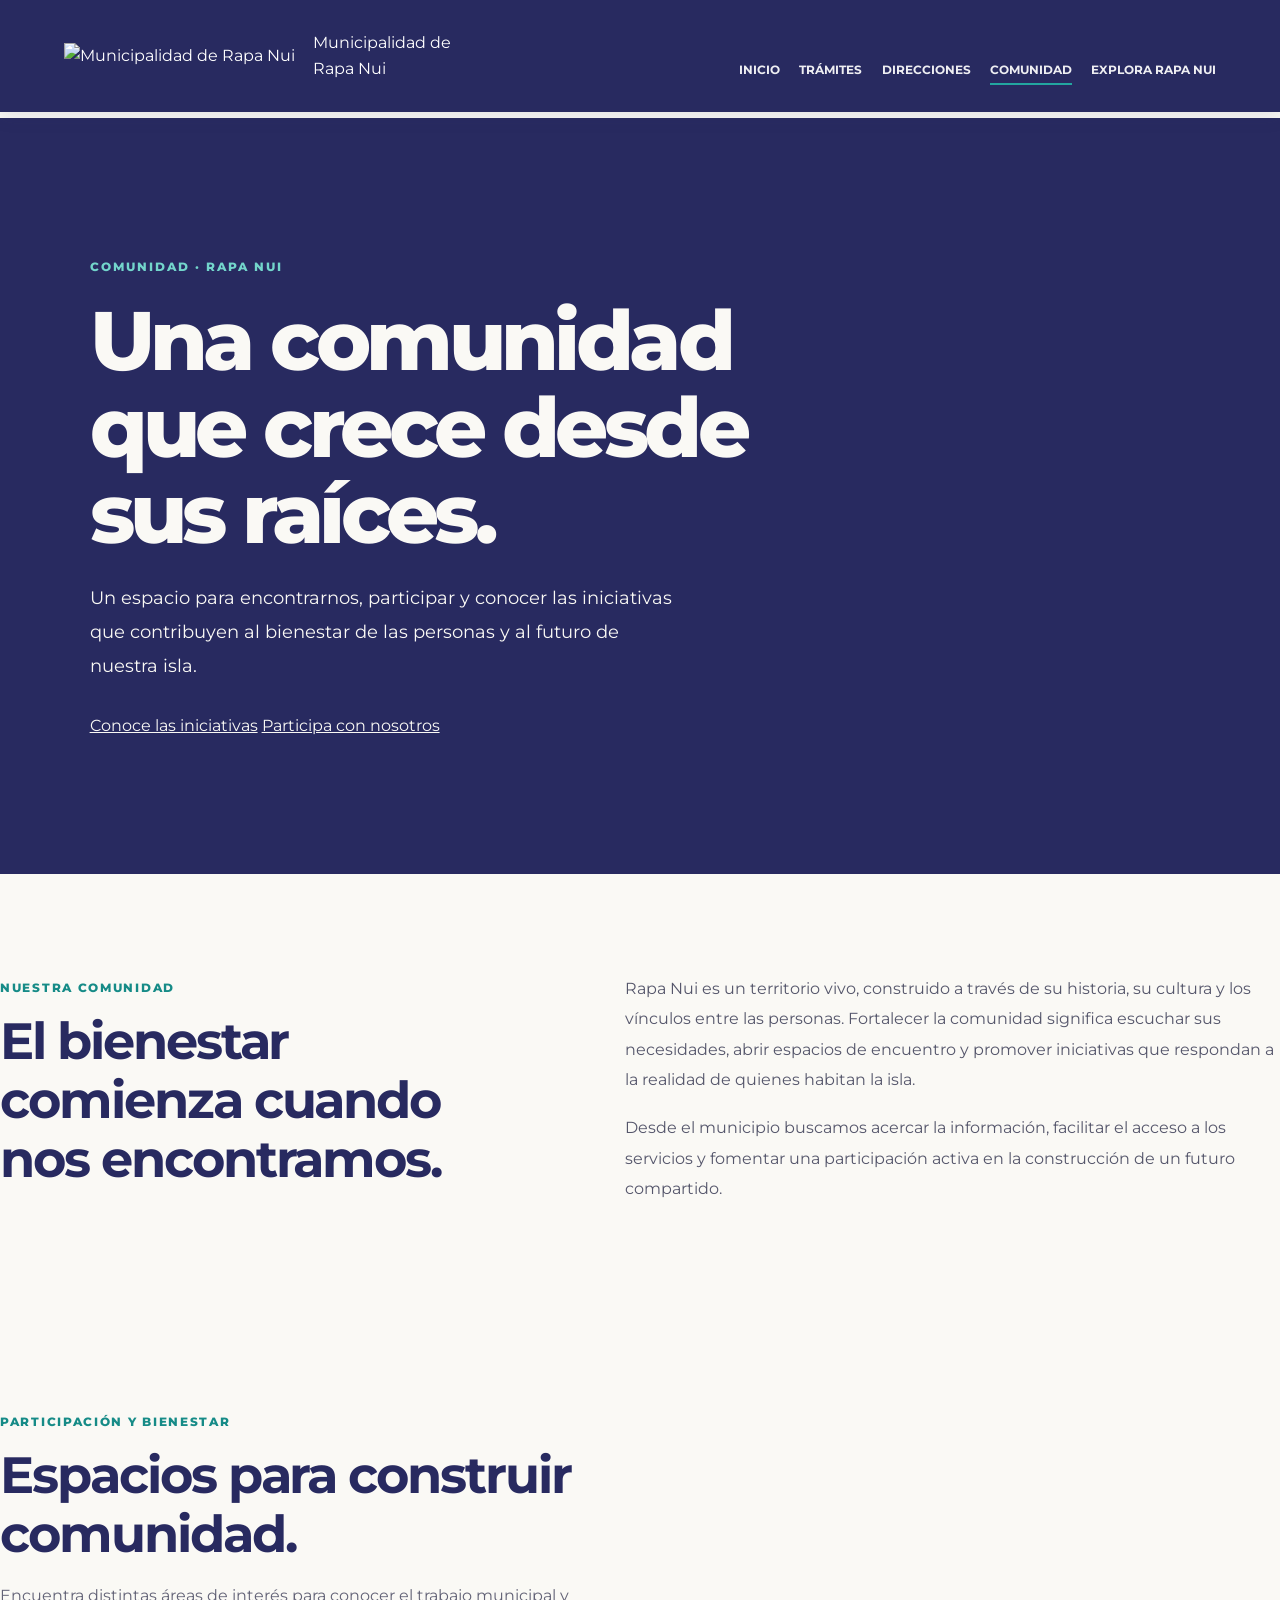
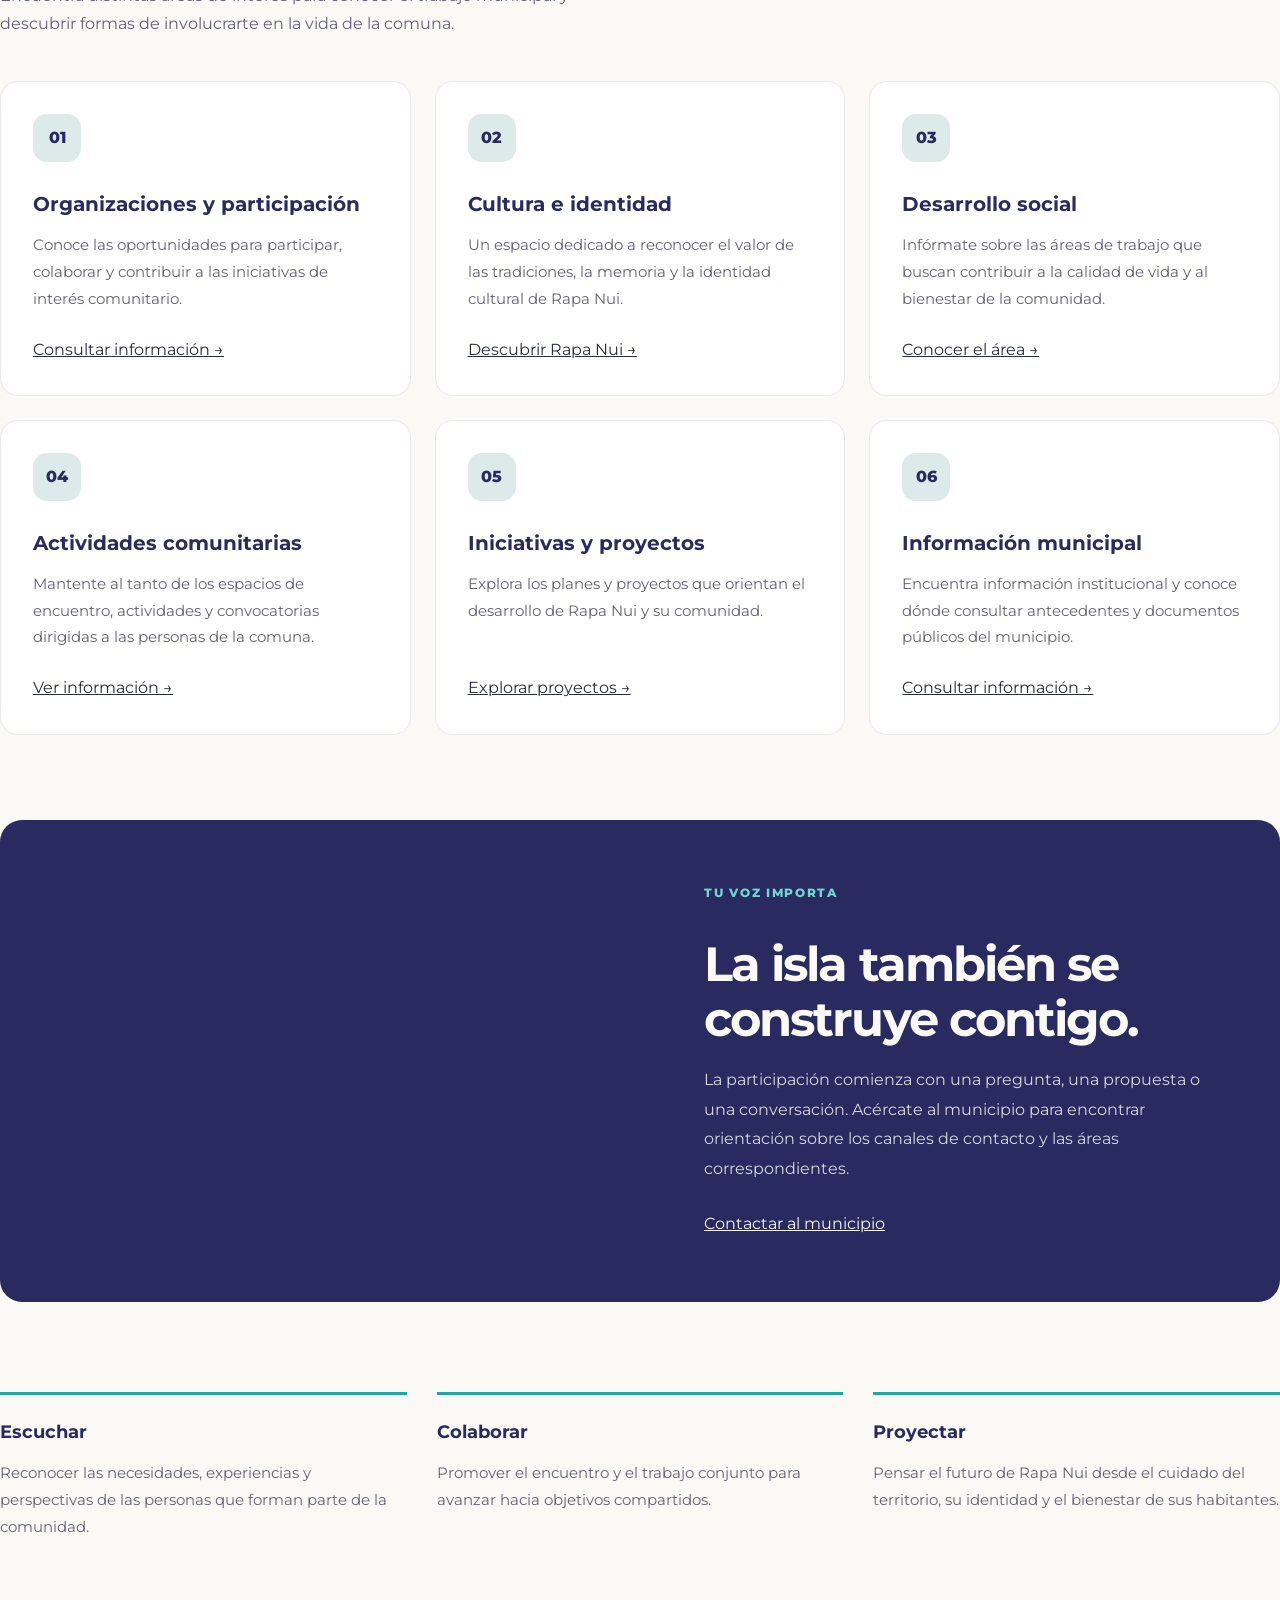
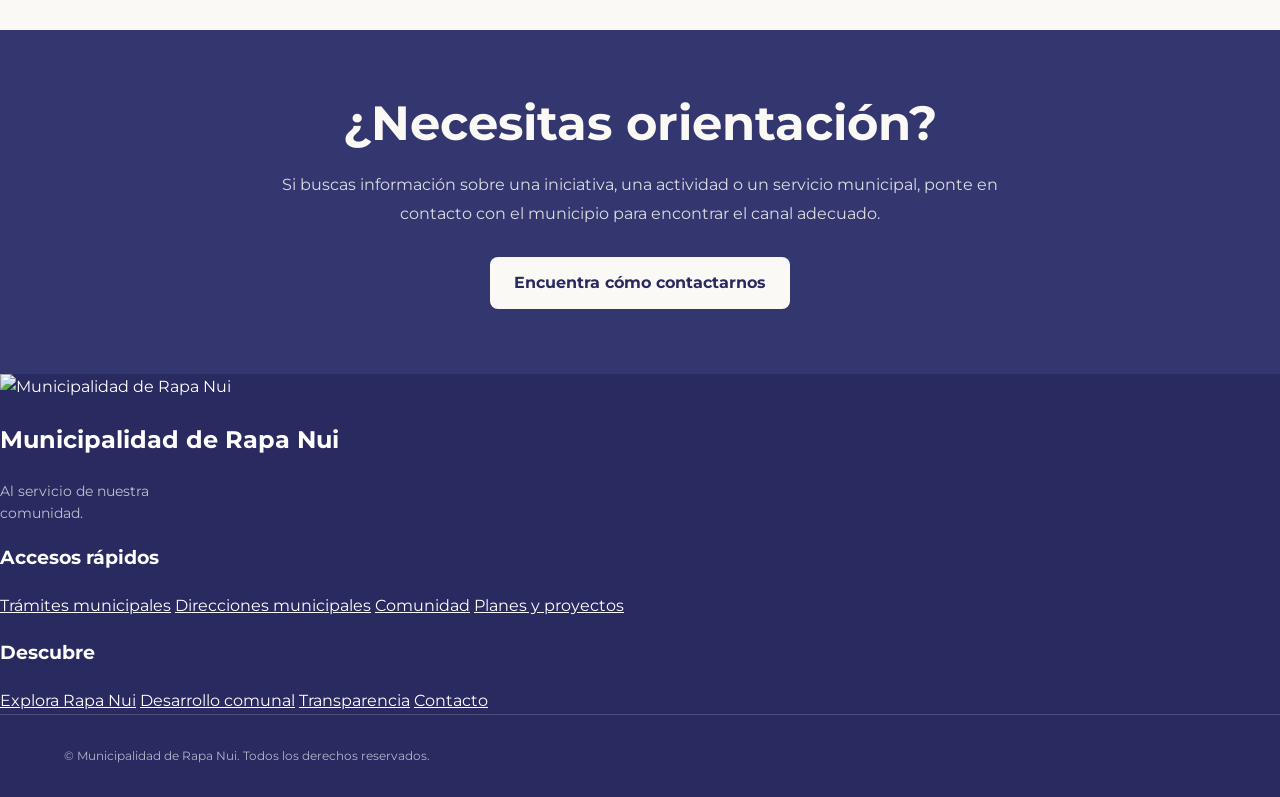
==== commit cbddec71: "Update comunidad.html" ====
--- a/comunidad.html
+++ b/comunidad.html
@@ -1,214 +1,626 @@
 
-<!doctype html>
+<!DOCTYPE html>
 <html lang="es">
 <head>
-  <meta charset="utf-8">
-  <meta name="viewport" content="width=device-width, initial-scale=1">
+  <meta charset="UTF-8">
+  <meta name="viewport" content="width=device-width, initial-scale=1.0">
   <meta name="theme-color" content="#282A60">
-  <meta name="description" content="Información sobre participación ciudadana, comunidad e iniciativas locales en Rapa Nui.">
-  <title>Comunidad y participación | Municipalidad de Rapa Nui</title>
+  <meta name="description" content="Conoce las iniciativas, actividades y espacios de participación de la comunidad de Rapa Nui.">
+  <title>Comunidad | Municipalidad de Rapa Nui</title>
   <link rel="preconnect" href="https://fonts.googleapis.com">
   <link rel="preconnect" href="https://fonts.gstatic.com" crossorigin>
   <link href="https://fonts.googleapis.com/css2?family=Montserrat:wght@400;500;600;700;800&display=swap" rel="stylesheet">
   <link rel="stylesheet" href="styles.css">
-  <script src="script.js" defer></script>
+  <style>
+    .community-hero {
+      position: relative;
+      isolation: isolate;
+      display: flex;
+      align-items: center;
+      min-height: 580px;
+      padding: clamp(35px, 7vw, 90px);
+      overflow: hidden;
+      color: #FAF9F5;
+      background: #282A60;
+    }
+
+    .community-hero::before {
+      content: "";
+      position: absolute;
+      inset: 0;
+      z-index: -2;
+      background-image: url("https://www.chile.travel/wp-content/uploads/2021/07/Anakena_prin-min.jpg");
+      background-position: center 52%;
+      background-size: cover;
+      background-repeat: no-repeat;
+    }
+
+    .community-hero::after {
+      content: "";
+      position: absolute;
+      inset: 0;
+      z-index: -1;
+      background: linear-gradient(
+        90deg,
+        rgba(40, 42, 96, 0.94) 0%,
+        rgba(40, 42, 96, 0.82) 35%,
+        rgba(40, 42, 96, 0.45) 68%,
+        rgba(40, 42, 96, 0.12) 100%
+      );
+    }
+
+    .community-hero-content {
+      width: 100%;
+      max-width: 760px;
+      padding-top: 45px;
+      padding-bottom: 45px;
+    }
+
+    .community-hero .eyebrow {
+      display: inline-block;
+      margin-bottom: 22px;
+      color: #73D5CB;
+      font-size: 0.78rem;
+      font-weight: 800;
+      letter-spacing: 0.16em;
+      text-transform: uppercase;
+    }
+
+    .community-hero h1 {
+      max-width: 720px;
+      margin: 0 0 24px;
+      font-size: clamp(2.7rem, 6.5vw, 5.4rem);
+      font-weight: 800;
+      line-height: 1.04;
+      letter-spacing: -0.055em;
+    }
+
+    .community-hero p {
+      max-width: 600px;
+      margin: 0 0 30px;
+      font-size: clamp(1rem, 1.7vw, 1.15rem);
+      line-height: 1.85;
+    }
+
+    .community-intro {
+      display: grid;
+      grid-template-columns: 0.9fr 1.1fr;
+      align-items: start;
+      gap: clamp(30px, 7vw, 100px);
+      padding-top: 100px;
+      padding-bottom: 100px;
+    }
+
+    .community-intro h2,
+    .community-section-heading h2 {
+      margin: 12px 0 0;
+      color: #282A60;
+      font-size: clamp(2rem, 4vw, 3.2rem);
+      line-height: 1.15;
+      letter-spacing: -0.04em;
+    }
+
+    .community-intro-copy p {
+      margin: 0 0 18px;
+      color: #55566B;
+      font-size: 1rem;
+      line-height: 1.9;
+    }
+
+    .community-section {
+      padding: 85px 0;
+      background: #FAF9F5;
+    }
+
+    .community-section-heading {
+      max-width: 740px;
+      margin-bottom: 42px;
+    }
+
+    .community-section-heading .eyebrow,
+    .community-intro .eyebrow {
+      color: #168B87;
+      font-size: 0.76rem;
+      font-weight: 800;
+      letter-spacing: 0.14em;
+      text-transform: uppercase;
+    }
+
+    .community-section-heading p {
+      max-width: 600px;
+      margin-top: 18px;
+      color: #626276;
+      line-height: 1.8;
+    }
+
+    .community-programs {
+      display: grid;
+      grid-template-columns: repeat(3, minmax(0, 1fr));
+      gap: 24px;
+    }
+
+    .community-program-card {
+      display: flex;
+      flex-direction: column;
+      min-height: 310px;
+      padding: 32px;
+      border: 1px solid rgba(40, 42, 96, 0.1);
+      border-radius: 18px;
+      background: #FFFFFF;
+      transition: transform 0.25s ease, box-shadow 0.25s ease;
+    }
+
+    .community-program-card:hover {
+      transform: translateY(-5px);
+      box-shadow: 0 18px 40px rgba(40, 42, 96, 0.09);
+    }
+
+    .community-program-number {
+      display: flex;
+      align-items: center;
+      justify-content: center;
+      width: 48px;
+      height: 48px;
+      margin-bottom: 28px;
+      border-radius: 14px;
+      color: #282A60;
+      background: #DCEBE9;
+      font-size: 1rem;
+      font-weight: 800;
+    }
+
+    .community-program-card h3 {
+      margin: 0 0 14px;
+      color: #282A60;
+      font-size: 1.25rem;
+      line-height: 1.4;
+    }
+
+    .community-program-card p {
+      margin: 0 0 24px;
+      color: #626276;
+      font-size: 0.93rem;
+      line-height: 1.8;
+    }
+
+    .community-program-card .card-link {
+      margin-top: auto;
+    }
+
+    .community-participation {
+      display: grid;
+      grid-template-columns: 1fr 1fr;
+      min-height: 470px;
+      overflow: hidden;
+      border-radius: 22px;
+      background: #282A60;
+    }
+
+    .community-participation-image {
+      min-height: 400px;
+      background-image: url("https://www.chile.travel/wp-content/uploads/2021/07/Anakena_prin-min.jpg");
+      background-position: center;
+      background-size: cover;
+    }
+
+    .community-participation-content {
+      display: flex;
+      flex-direction: column;
+      align-items: flex-start;
+      justify-content: center;
+      padding: clamp(30px, 5vw, 65px);
+      color: #FAF9F5;
+    }
+
+    .community-participation-content .eyebrow {
+      color: #73D5CB;
+      font-size: 0.76rem;
+      font-weight: 800;
+      letter-spacing: 0.14em;
+      text-transform: uppercase;
+    }
+
+    .community-participation-content h2 {
+      margin: 18px 0;
+      font-size: clamp(2rem, 4vw, 3rem);
+      line-height: 1.15;
+      letter-spacing: -0.04em;
+    }
+
+    .community-participation-content p {
+      margin: 0 0 28px;
+      color: rgba(250, 249, 245, 0.84);
+      line-height: 1.85;
+    }
+
+    .community-values {
+      display: grid;
+      grid-template-columns: repeat(3, minmax(0, 1fr));
+      gap: 30px;
+      padding-top: 90px;
+      padding-bottom: 90px;
+    }
+
+    .community-value {
+      padding-top: 22px;
+      border-top: 3px solid #23A6A0;
+    }
+
+    .community-value h3 {
+      margin: 0 0 12px;
+      color: #282A60;
+      font-size: 1.15rem;
+    }
+
+    .community-value p {
+      margin: 0;
+      color: #626276;
+      font-size: 0.94rem;
+      line-height: 1.8;
+    }
+
+    .community-contact {
+      padding: 65px 30px;
+      color: #FAF9F5;
+      background: #34376F;
+      text-align: center;
+    }
+
+    .community-contact-inner {
+      max-width: 720px;
+      margin: 0 auto;
+    }
+
+    .community-contact h2 {
+      margin: 0 0 18px;
+      font-size: clamp(2rem, 4vw, 3rem);
+      line-height: 1.2;
+    }
+
+    .community-contact p {
+      margin: 0 auto 28px;
+      color: rgba(250, 249, 245, 0.85);
+      line-height: 1.8;
+    }
+
+    .community-contact .btn {
+      display: inline-flex;
+      align-items: center;
+      justify-content: center;
+      min-height: 48px;
+      padding: 13px 24px;
+      border-radius: 8px;
+      color: #282A60;
+      background: #FAF9F5;
+      font-weight: 700;
+      text-decoration: none;
+      transition: background 0.2s ease, transform 0.2s ease;
+    }
+
+    .community-contact .btn:hover {
+      transform: translateY(-2px);
+      background: #DCEBE9;
+    }
+
+    @media (max-width: 900px) {
+      .community-hero {
+        min-height: 540px;
+      }
+
+      .community-hero::after {
+        background: linear-gradient(
+          90deg,
+          rgba(40, 42, 96, 0.95) 0%,
+          rgba(40, 42, 96, 0.8) 50%,
+          rgba(40, 42, 96, 0.38) 100%
+        );
+      }
+
+      .community-intro {
+        grid-template-columns: 1fr;
+        gap: 28px;
+        padding-top: 70px;
+        padding-bottom: 70px;
+      }
+
+      .community-programs {
+        grid-template-columns: repeat(2, minmax(0, 1fr));
+      }
+
+      .community-participation {
+        grid-template-columns: 1fr;
+      }
+
+      .community-participation-image {
+        min-height: 320px;
+      }
+    }
+
+    @media (max-width: 600px) {
+      .community-hero {
+        min-height: 580px;
+        padding: 25px;
+      }
+
+      .community-hero::before {
+        background-position: 58% center;
+      }
+
+      .community-hero::after {
+        background: linear-gradient(
+          90deg,
+          rgba(40, 42, 96, 0.94) 0%,
+          rgba(40, 42, 96, 0.82) 65%,
+          rgba(40, 42, 96, 0.55) 100%
+        );
+      }
+
+      .community-hero-content {
+        padding-top: 35px;
+        padding-bottom: 35px;
+      }
+
+      .community-section {
+        padding: 60px 0;
+      }
+
+      .community-programs,
+      .community-values {
+        grid-template-columns: 1fr;
+      }
+
+      .community-program-card {
+        min-height: 0;
+        padding: 26px;
+      }
+
+      .community-participation-image {
+        min-height: 250px;
+      }
+
+      .community-participation-content {
+        padding: 30px 25px;
+      }
+
+      .community-values {
+        padding-top: 65px;
+        padding-bottom: 65px;
+      }
+
+      .community-contact {
+        padding: 55px 24px;
+      }
+    }
+
+    @media (prefers-reduced-motion: reduce) {
+      .community-program-card,
+      .community-contact .btn {
+        transition: none;
+      }
+    }
+  </style>
 </head>
-<body id="top">
-
-<a class="skip-link" href="#contenido">Saltar al contenido</a>
-
-<header class="site-header">
-  <div class="header-topline" aria-hidden="true"></div>
-  <div class="header-inner">
-    <a class="brand" href="index.html" aria-label="Municipalidad de Rapa Nui, inicio">
-      <span class="brand-mark" aria-hidden="true">
-        <svg viewBox="0 0 48 48">
-          <path d="M24 4 41 14v20L24 44 7 34V14z"/>
-          <path d="M16 18h16M16 24h16M16 30h10"/>
-        </svg>
-      </span>
-      <span class="brand-name">Municipalidad <strong>de Rapa Nui</strong></span>
-    </a>
-
-    <div class="header-tools" aria-label="Canales de contacto">
-      <a class="icon-link" href="contacto.html" aria-label="Información de contacto">
-        <svg viewBox="0 0 24 24">
-          <rect x="3" y="5" width="18" height="14" rx="1"/>
-          <path d="m4 7 8 6 8-6"/>
-        </svg>
+<body>
+  <header class="site-header">
+    <div class="header-inner">
+      <a href="index.html" class="brand">
+        <img src="images/logo-municipalidad.png" alt="Municipalidad de Rapa Nui">
+        <span>Municipalidad de<br>Rapa Nui</span>
       </a>
-      <a class="icon-link" href="contacto.html" aria-label="Teléfono de contacto">
-        <svg viewBox="0 0 24 24">
-          <path d="M7 3H4a1 1 0 0 0-1 1c0 9.4 7.6 17 17 17a1 1 0 0 0 1-1v-3l-5-2-2 3a14 14 0 0 1-6-6l3-2z"/>
-        </svg>
-      </a>
+
+      <button class="menu-toggle" aria-label="Abrir menú" aria-expanded="false">
+        <span></span>
+        <span></span>
+        <span></span>
+      </button>
+
+      <nav class="main-nav" aria-label="Navegación principal">
+        <a href="index.html">Inicio</a>
+        <a href="tramites.html">Trámites</a>
+        <a href="direcciones.html">Direcciones</a>
+        <a href="comunidad.html" class="active" aria-current="page">Comunidad</a>
+        <a href="explora.html">Explora Rapa Nui</a>
+      </nav>
     </div>
-
-    <button class="menu-toggle" type="button" aria-expanded="false" aria-controls="menu-principal">
-      <span class="menu-toggle-lines" aria-hidden="true"></span>
-      <span class="menu-toggle-label">Menú</span>
-    </button>
-
-    <nav class="main-nav" id="menu-principal" aria-label="Navegación principal">
-      <a href="index.html">Inicio</a>
-      <a href="tramites.html">Trámites y servicios</a>
-      <a href="direcciones.html">Direcciones</a>
-      <a href="comunidad.html" aria-current="page">Comunidad</a>
-      <a href="desarrollo.html">Desarrollo</a>
-      <a href="planes.html">Planes</a>
-      <a href="explora.html">Explora</a>
-    </nav>
-  </div>
-</header>
-
-<main id="contenido">
-
-  <section class="interior-hero">
-    <div class="interior-hero-inner reveal">
-      <p class="eyebrow">Personas y territorio</p>
-      <h1>Una comunidad que construye su futuro.</h1>
-      <p class="interior-lead">
-        Un espacio para conocer las formas de participación, las iniciativas
-        comunitarias y las oportunidades de colaboración en Rapa Nui.
-      </p>
-      <div class="breadcrumb">
-        <a href="index.html">Inicio</a>
-        <span>/</span>
-        <span aria-current="page">Comunidad</span>
+  </header>
+
+  <main>
+    <section class="community-hero">
+      <div class="community-hero-content">
+        <span class="eyebrow">Comunidad · Rapa Nui</span>
+        <h1>Una comunidad que crece desde sus raíces.</h1>
+        <p>
+          Un espacio para encontrarnos, participar y conocer las iniciativas que
+          contribuyen al bienestar de las personas y al futuro de nuestra isla.
+        </p>
+        <div class="hero-actions">
+          <a href="#iniciativas" class="btn btn-primary">Conoce las iniciativas</a>
+          <a href="#participacion" class="btn btn-outline">Participa con nosotros</a>
+        </div>
+      </div>
+    </section>
+
+    <section class="community-intro section-container">
+      <div>
+        <span class="eyebrow">Nuestra comunidad</span>
+        <h2>El bienestar comienza cuando nos encontramos.</h2>
+      </div>
+      <div class="community-intro-copy">
+        <p>
+          Rapa Nui es un territorio vivo, construido a través de su historia,
+          su cultura y los vínculos entre las personas. Fortalecer la comunidad
+          significa escuchar sus necesidades, abrir espacios de encuentro y
+          promover iniciativas que respondan a la realidad de quienes habitan la isla.
+        </p>
+        <p>
+          Desde el municipio buscamos acercar la información, facilitar el acceso
+          a los servicios y fomentar una participación activa en la construcción
+          de un futuro compartido.
+        </p>
+      </div>
+    </section>
+
+    <section class="community-section" id="iniciativas">
+      <div class="section-container">
+        <div class="community-section-heading">
+          <span class="eyebrow">Participación y bienestar</span>
+          <h2>Espacios para construir comunidad.</h2>
+          <p>
+            Encuentra distintas áreas de interés para conocer el trabajo municipal
+            y descubrir formas de involucrarte en la vida de la comuna.
+          </p>
+        </div>
+
+        <div class="community-programs">
+          <article class="community-program-card">
+            <div class="community-program-number">01</div>
+            <h3>Organizaciones y participación</h3>
+            <p>
+              Conoce las oportunidades para participar, colaborar y contribuir
+              a las iniciativas de interés comunitario.
+            </p>
+            <a href="contacto.html" class="card-link">Consultar información →</a>
+          </article>
+
+          <article class="community-program-card">
+            <div class="community-program-number">02</div>
+            <h3>Cultura e identidad</h3>
+            <p>
+              Un espacio dedicado a reconocer el valor de las tradiciones,
+              la memoria y la identidad cultural de Rapa Nui.
+            </p>
+            <a href="explora.html" class="card-link">Descubrir Rapa Nui →</a>
+          </article>
+
+          <article class="community-program-card">
+            <div class="community-program-number">03</div>
+            <h3>Desarrollo social</h3>
+            <p>
+              Infórmate sobre las áreas de trabajo que buscan contribuir
+              a la calidad de vida y al bienestar de la comunidad.
+            </p>
+            <a href="desarrollo.html" class="card-link">Conocer el área →</a>
+          </article>
+
+          <article class="community-program-card">
+            <div class="community-program-number">04</div>
+            <h3>Actividades comunitarias</h3>
+            <p>
+              Mantente al tanto de los espacios de encuentro, actividades
+              y convocatorias dirigidas a las personas de la comuna.
+            </p>
+            <a href="noticias.html" class="card-link">Ver información →</a>
+          </article>
+
+          <article class="community-program-card">
+            <div class="community-program-number">05</div>
+            <h3>Iniciativas y proyectos</h3>
+            <p>
+              Explora los planes y proyectos que orientan el desarrollo
+              de Rapa Nui y su comunidad.
+            </p>
+            <a href="planes.html" class="card-link">Explorar proyectos →</a>
+          </article>
+
+          <article class="community-program-card">
+            <div class="community-program-number">06</div>
+            <h3>Información municipal</h3>
+            <p>
+              Encuentra información institucional y conoce dónde consultar
+              antecedentes y documentos públicos del municipio.
+            </p>
+            <a href="transparencia.html" class="card-link">Consultar información →</a>
+          </article>
+        </div>
+      </div>
+    </section>
+
+    <section class="section-container" id="participacion">
+      <div class="community-participation">
+        <div class="community-participation-image" role="img" aria-label="Paisaje de Rapa Nui"></div>
+        <div class="community-participation-content">
+          <span class="eyebrow">Tu voz importa</span>
+          <h2>La isla también se construye contigo.</h2>
+          <p>
+            La participación comienza con una pregunta, una propuesta o una
+            conversación. Acércate al municipio para encontrar orientación
+            sobre los canales de contacto y las áreas correspondientes.
+          </p>
+          <a href="contacto.html" class="btn btn-primary">Contactar al municipio</a>
+        </div>
+      </div>
+    </section>
+
+    <section class="community-values section-container">
+      <article class="community-value">
+        <h3>Escuchar</h3>
+        <p>
+          Reconocer las necesidades, experiencias y perspectivas de las personas
+          que forman parte de la comunidad.
+        </p>
+      </article>
+
+      <article class="community-value">
+        <h3>Colaborar</h3>
+        <p>
+          Promover el encuentro y el trabajo conjunto para avanzar hacia objetivos
+          compartidos.
+        </p>
+      </article>
+
+      <article class="community-value">
+        <h3>Proyectar</h3>
+        <p>
+          Pensar el futuro de Rapa Nui desde el cuidado del territorio, su identidad
+          y el bienestar de sus habitantes.
+        </p>
+      </article>
+    </section>
+
+    <section class="community-contact">
+      <div class="community-contact-inner">
+        <h2>¿Necesitas orientación?</h2>
+        <p>
+          Si buscas información sobre una iniciativa, una actividad o un servicio
+          municipal, ponte en contacto con el municipio para encontrar el canal adecuado.
+        </p>
+        <a href="contacto.html" class="btn">Encuentra cómo contactarnos</a>
+      </div>
+    </section>
+  </main>
+
+  <footer class="site-footer">
+    <div class="footer-inner">
+      <div class="footer-brand">
+        <img src="images/logo-municipalidad.png" alt="Municipalidad de Rapa Nui">
+        <div>
+          <h2>Municipalidad de Rapa Nui</h2>
+          <p>Al servicio de nuestra comunidad.</p>
+        </div>
+      </div>
+
+      <div class="footer-links">
+        <h3>Accesos rápidos</h3>
+        <a href="tramites.html">Trámites municipales</a>
+        <a href="direcciones.html">Direcciones municipales</a>
+        <a href="comunidad.html">Comunidad</a>
+        <a href="planes.html">Planes y proyectos</a>
+      </div>
+
+      <div class="footer-links">
+        <h3>Descubre</h3>
+        <a href="explora.html">Explora Rapa Nui</a>
+        <a href="desarrollo.html">Desarrollo comunal</a>
+        <a href="transparencia.html">Transparencia</a>
+        <a href="contacto.html">Contacto</a>
       </div>
     </div>
-    <div class="interior-mark" aria-hidden="true">COMUNIDAD</div>
-  </section>
-
-  <section class="section interior-section">
-    <div class="section-heading reveal">
-      <div>
-        <p class="eyebrow">Participación ciudadana</p>
-        <h2>La comunidad<br>como protagonista</h2>
-      </div>
-      <p>
-        La vida comunitaria se construye mediante el encuentro, la colaboración
-        y el diálogo. Esta sección reúne orientación general para acercarse
-        a los espacios de participación y a la información municipal de interés.
-      </p>
+
+    <div class="footer-bottom">
+      <p>© Municipalidad de Rapa Nui. Todos los derechos reservados.</p>
     </div>
-
-    <div class="detail-grid">
-
-      <article class="detail-card reveal">
-        <span class="detail-index">01</span>
-        <h2>Participación ciudadana</h2>
-        <p>
-          Conoce las formas de involucrarse en asuntos de interés común,
-          expresar opiniones y contribuir a las decisiones locales.
-        </p>
-        <a class="text-link" href="contacto.html">Consultar cómo participar</a>
-      </article>
-
-      <article class="detail-card reveal">
-        <span class="detail-index">02</span>
-        <h2>Organizaciones comunitarias</h2>
-        <p>
-          Información orientativa para personas interesadas en conocer
-          los espacios de organización y colaboración comunitaria.
-        </p>
-        <a class="text-link" href="contacto.html">Solicitar orientación</a>
-      </article>
-
-      <article class="detail-card reveal">
-        <span class="detail-index">03</span>
-        <h2>Iniciativas locales</h2>
-        <p>
-          Un espacio para conocer proyectos e iniciativas que contribuyen
-          a la vida comunitaria y al bienestar de las personas.
-        </p>
-        <a class="text-link" href="desarrollo.html">Explorar iniciativas</a>
-      </article>
-
-      <article class="detail-card reveal">
-        <span class="detail-index">04</span>
-        <h2>Actividades y encuentros</h2>
-        <p>
-          Consulta los canales de información municipal para conocer
-          actividades, encuentros y convocatorias cuando estén disponibles.
-        </p>
-        <a class="text-link" href="noticias.html">Revisar noticias</a>
-      </article>
-
-      <article class="detail-card reveal">
-        <span class="detail-index">05</span>
-        <h2>Consultas y propuestas</h2>
-        <p>
-          Encuentra orientación para comunicar consultas, plantear
-          inquietudes o identificar el canal adecuado para una propuesta.
-        </p>
-        <a class="text-link" href="contacto.html">Ir a contacto</a>
-      </article>
-
-      <article class="detail-card reveal">
-        <span class="detail-index">06</span>
-        <h2>Información para la comunidad</h2>
-        <p>
-          Accede a información institucional, avisos y contenidos
-          de interés público para la comunidad.
-        </p>
-        <a class="text-link" href="transparencia.html">Consultar información pública</a>
-      </article>
-
-    </div>
-  </section>
-
-  <section class="contact-band reveal">
-    <div>
-      <p class="eyebrow">Participar y colaborar</p>
-      <h2>Las ideas de la comunidad importan.</h2>
-      <p>
-        Utiliza los canales de contacto para solicitar orientación sobre
-        participación, organizaciones o iniciativas comunitarias.
-      </p>
-    </div>
-    <a class="button button-dark" href="contacto.html">Contactar al municipio</a>
-  </section>
-
-</main>
-
-<footer class="site-footer">
-  <div class="footer-main">
-
-    <div class="footer-brand">
-      <span class="footer-kicker">Municipalidad de</span>
-      <strong>Rapa Nui</strong>
-      <p>Información y servicios para la comunidad.</p>
-    </div>
-
-    <div class="footer-column">
-      <h2>Explorar</h2>
-      <a href="tramites.html">Trámites y servicios</a>
-      <a href="direcciones.html">Direcciones</a>
-      <a href="planes.html">Planes municipales</a>
-    </div>
-
-    <div class="footer-column">
-      <h2>Información</h2>
-      <a href="noticias.html">Noticias</a>
-      <a href="transparencia.html">Transparencia</a>
-      <a href="contacto.html">Contacto</a>
-    </div>
-
-    <div class="footer-column">
-      <h2>Comunidad</h2>
-      <a href="comunidad.html">Participación</a>
-      <a href="desarrollo.html">Desarrollo</a>
-      <a href="explora.html">Explora Rapa Nui</a>
-    </div>
-
-  </div>
-
-  <div class="footer-bottom">
-    <span>Municipalidad de Rapa Nui</span>
-    <a href="#top">Volver al inicio</a>
-  </div>
-</footer>
-
+  </footer>
+
+  <script src="script.js"></script>
 </body>
 </html>
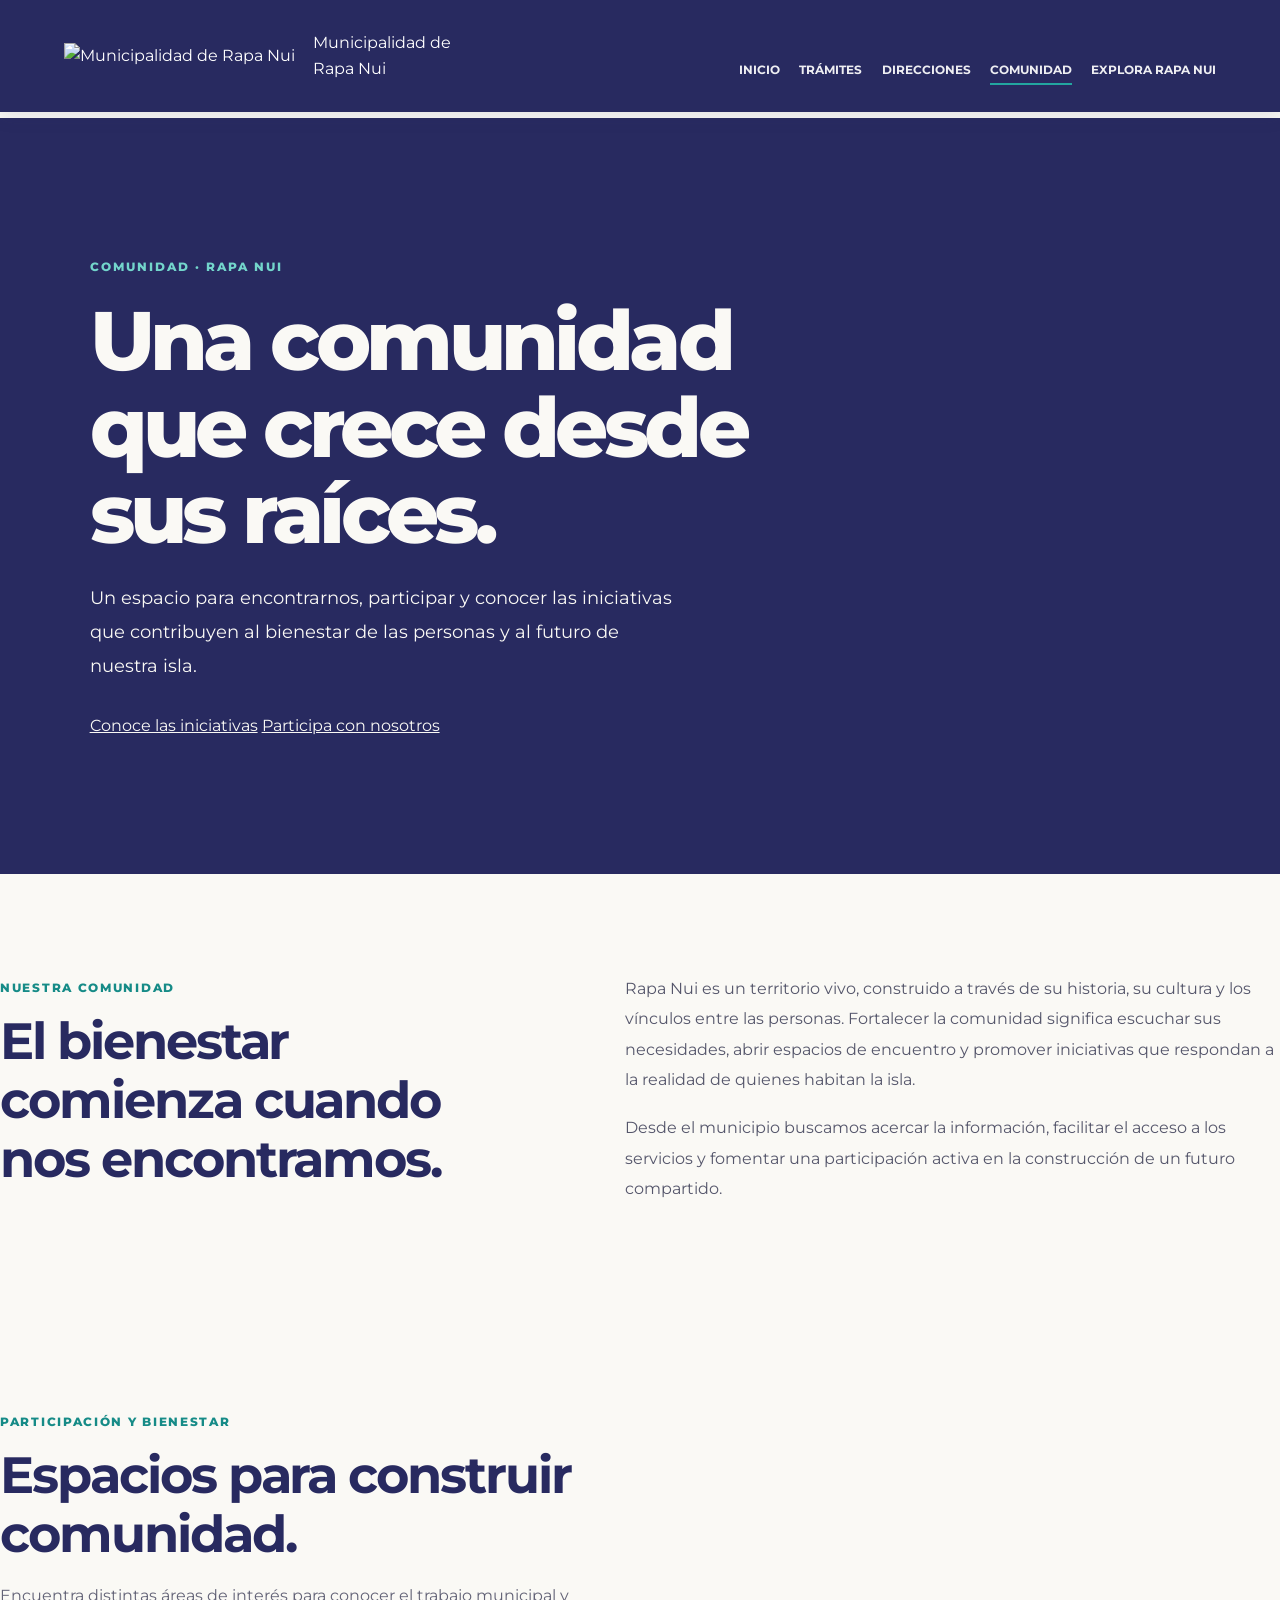
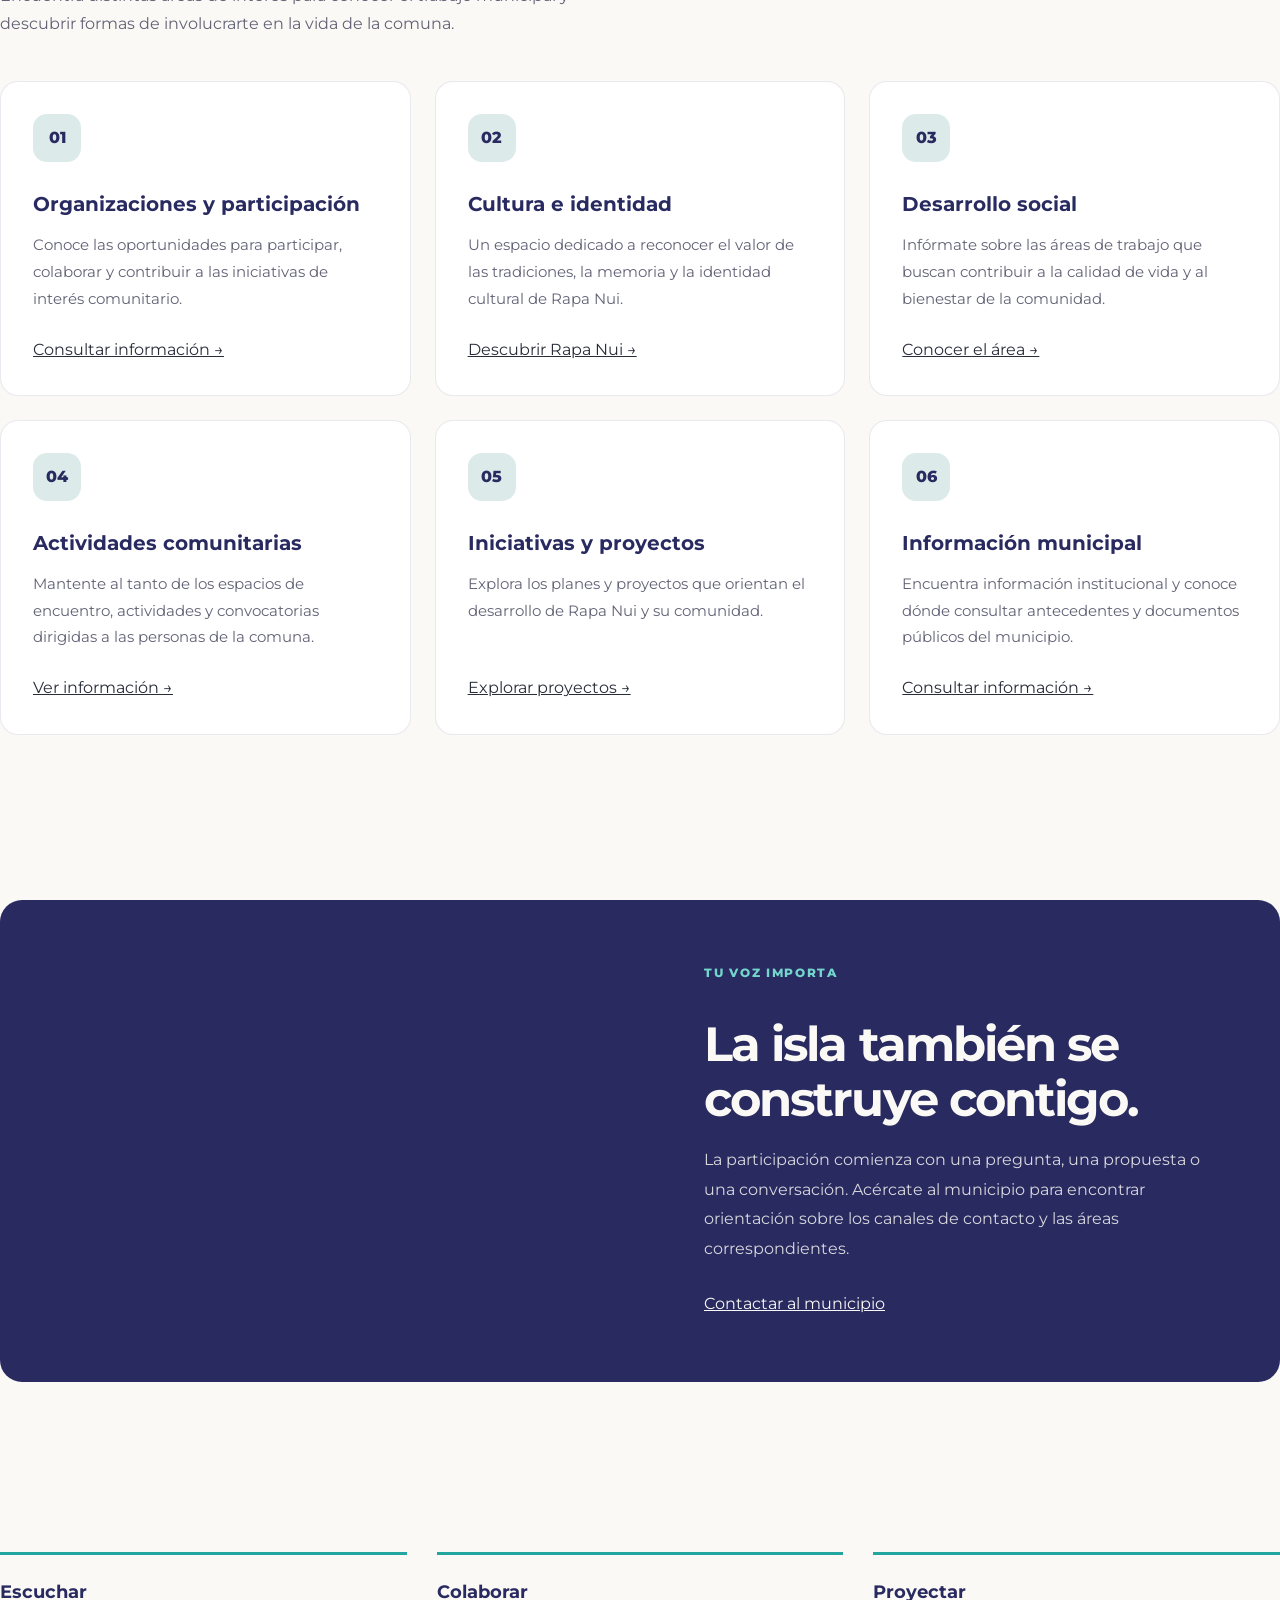
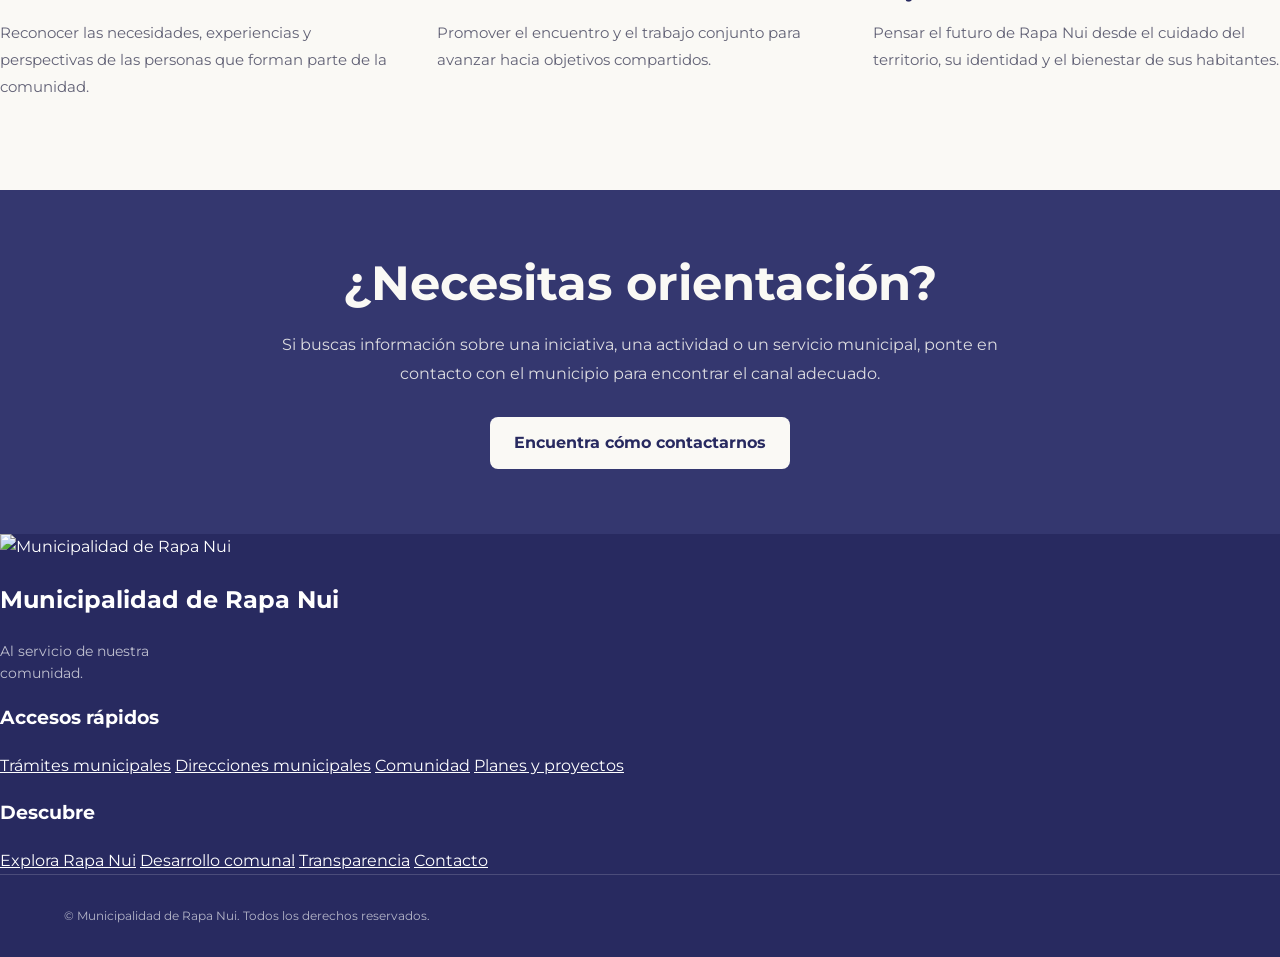
==== commit eb126483: "Update comunidad.html" ====
--- a/comunidad.html
+++ b/comunidad.html
@@ -14,39 +14,17 @@
   <style>
     .community-hero {
       position: relative;
-      isolation: isolate;
       display: flex;
       align-items: center;
       min-height: 580px;
       padding: clamp(35px, 7vw, 90px);
       overflow: hidden;
       color: #FAF9F5;
-      background: #282A60;
-    }
-
-    .community-hero::before {
-      content: "";
-      position: absolute;
-      inset: 0;
-      z-index: -2;
+      background-color: #282A60;
       background-image: url("https://www.chile.travel/wp-content/uploads/2021/07/Anakena_prin-min.jpg");
       background-position: center 52%;
       background-size: cover;
       background-repeat: no-repeat;
-    }
-
-    .community-hero::after {
-      content: "";
-      position: absolute;
-      inset: 0;
-      z-index: -1;
-      background: linear-gradient(
-        90deg,
-        rgba(40, 42, 96, 0.94) 0%,
-        rgba(40, 42, 96, 0.82) 35%,
-        rgba(40, 42, 96, 0.45) 68%,
-        rgba(40, 42, 96, 0.12) 100%
-      );
     }
 
     .community-hero-content {
@@ -100,6 +78,15 @@
       letter-spacing: -0.04em;
     }
 
+    .community-intro .eyebrow,
+    .community-section-heading .eyebrow {
+      color: #168B87;
+      font-size: 0.76rem;
+      font-weight: 800;
+      letter-spacing: 0.14em;
+      text-transform: uppercase;
+    }
+
     .community-intro-copy p {
       margin: 0 0 18px;
       color: #55566B;
@@ -115,15 +102,6 @@
     .community-section-heading {
       max-width: 740px;
       margin-bottom: 42px;
-    }
-
-    .community-section-heading .eyebrow,
-    .community-intro .eyebrow {
-      color: #168B87;
-      font-size: 0.76rem;
-      font-weight: 800;
-      letter-spacing: 0.14em;
-      text-transform: uppercase;
     }
 
     .community-section-heading p {
@@ -307,15 +285,6 @@
         min-height: 540px;
       }
 
-      .community-hero::after {
-        background: linear-gradient(
-          90deg,
-          rgba(40, 42, 96, 0.95) 0%,
-          rgba(40, 42, 96, 0.8) 50%,
-          rgba(40, 42, 96, 0.38) 100%
-        );
-      }
-
       .community-intro {
         grid-template-columns: 1fr;
         gap: 28px;
@@ -340,19 +309,7 @@
       .community-hero {
         min-height: 580px;
         padding: 25px;
-      }
-
-      .community-hero::before {
         background-position: 58% center;
-      }
-
-      .community-hero::after {
-        background: linear-gradient(
-          90deg,
-          rgba(40, 42, 96, 0.94) 0%,
-          rgba(40, 42, 96, 0.82) 65%,
-          rgba(40, 42, 96, 0.55) 100%
-        );
       }
 
       .community-hero-content {
@@ -535,8 +492,8 @@
       </div>
     </section>
 
-    <section class="section-container" id="participacion">
-      <div class="community-participation">
+    <section class="section-container" style="padding-top: 80px; padding-bottom: 80px;">
+      <div class="community-participation" id="participacion">
         <div class="community-participation-image" role="img" aria-label="Paisaje de Rapa Nui"></div>
         <div class="community-participation-content">
           <span class="eyebrow">Tu voz importa</span>
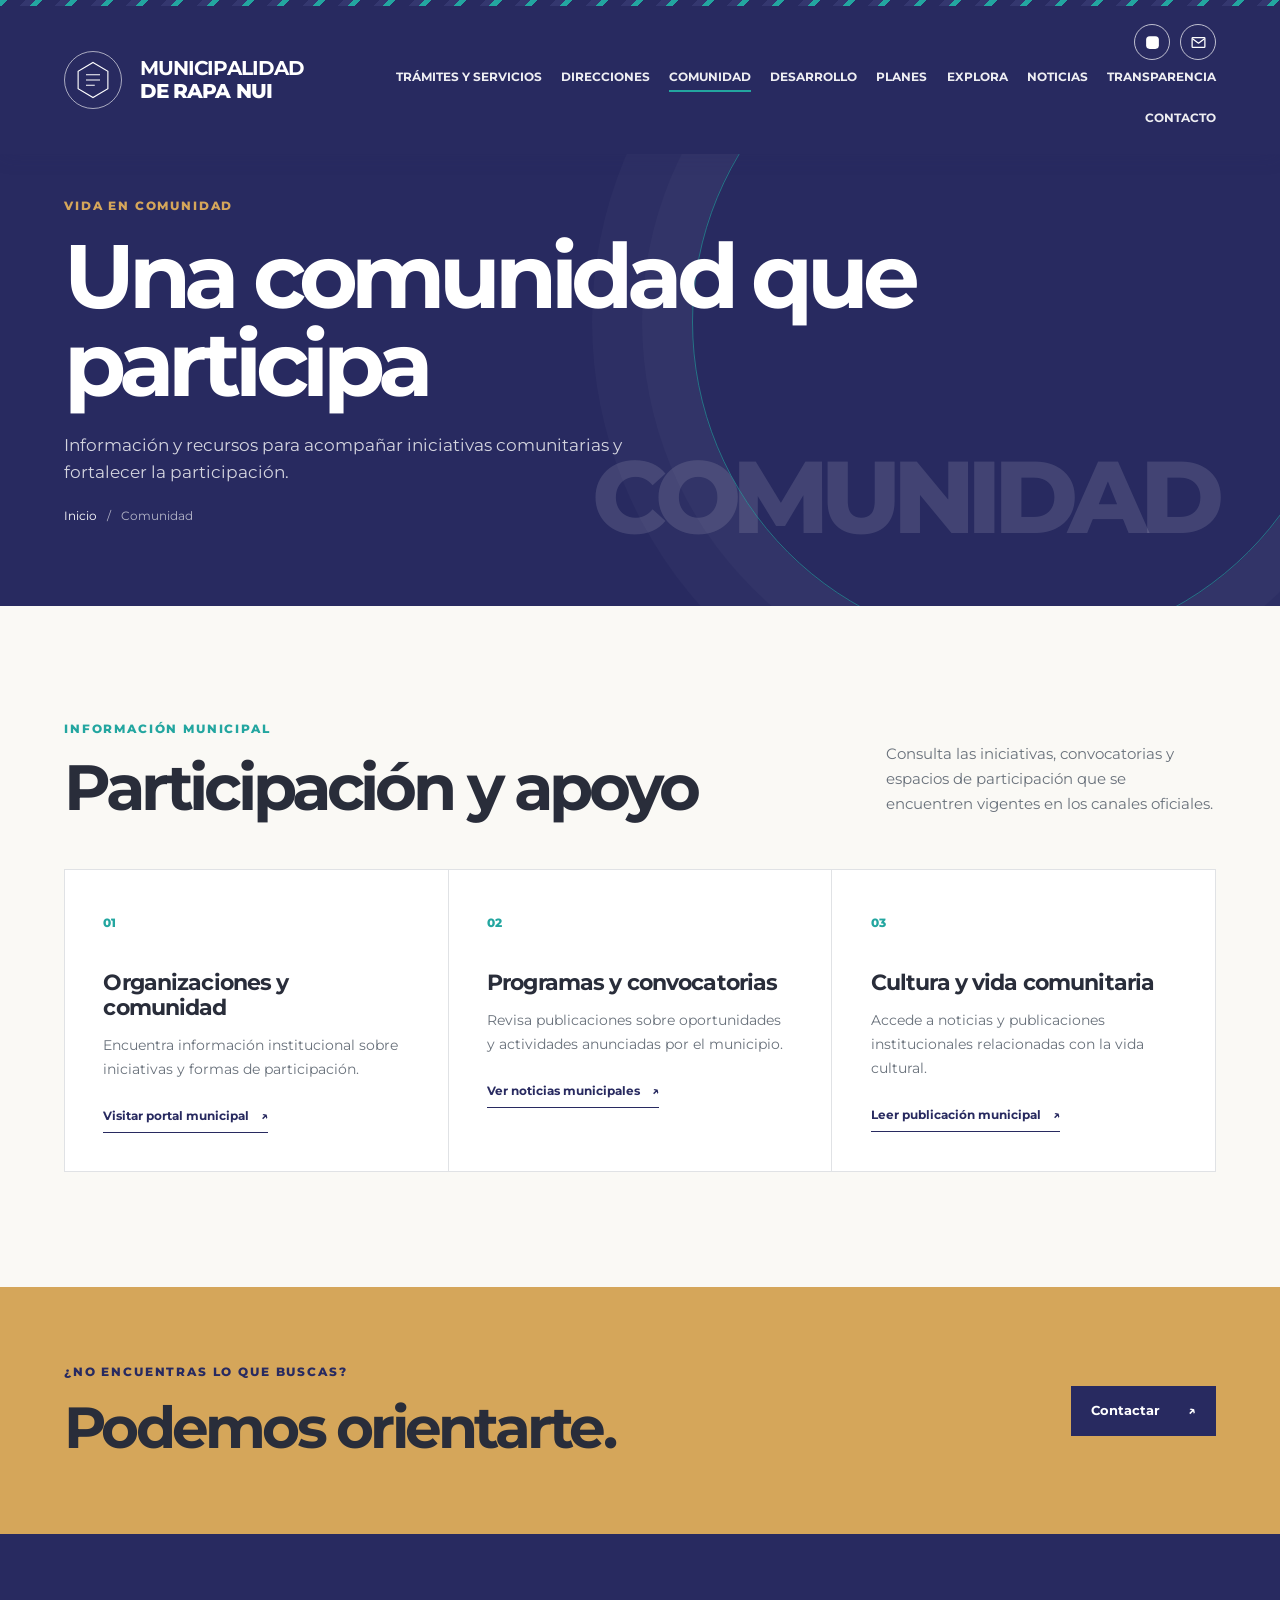
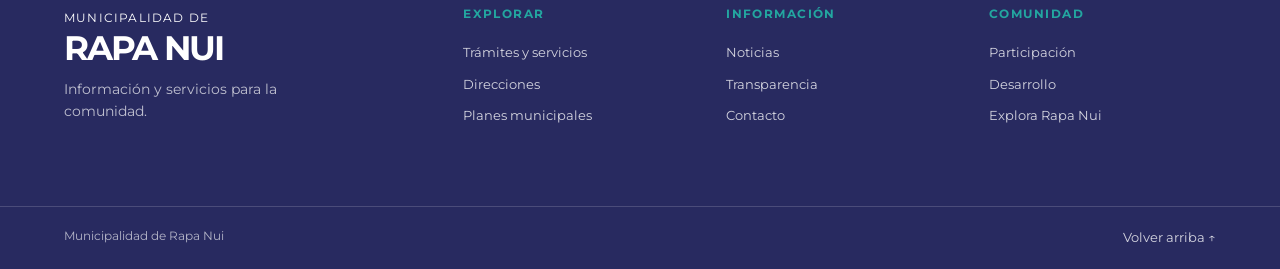
==== commit b291053a: "Update comunidad.html" ====
--- a/comunidad.html
+++ b/comunidad.html
@@ -1,583 +1,96 @@
 
-<!DOCTYPE html>
+<!doctype html>
 <html lang="es">
 <head>
-  <meta charset="UTF-8">
-  <meta name="viewport" content="width=device-width, initial-scale=1.0">
+  <meta charset="utf-8">
+  <meta name="viewport" content="width=device-width, initial-scale=1">
   <meta name="theme-color" content="#282A60">
-  <meta name="description" content="Conoce las iniciativas, actividades y espacios de participación de la comunidad de Rapa Nui.">
+  <meta name="description" content="Información y recursos para acompañar iniciativas comunitarias y fortalecer la participación.">
   <title>Comunidad | Municipalidad de Rapa Nui</title>
   <link rel="preconnect" href="https://fonts.googleapis.com">
   <link rel="preconnect" href="https://fonts.gstatic.com" crossorigin>
   <link href="https://fonts.googleapis.com/css2?family=Montserrat:wght@400;500;600;700;800&display=swap" rel="stylesheet">
   <link rel="stylesheet" href="styles.css">
-  <style>
-    .community-hero {
-      position: relative;
-      display: flex;
-      align-items: center;
-      min-height: 580px;
-      padding: clamp(35px, 7vw, 90px);
-      overflow: hidden;
-      color: #FAF9F5;
-      background-color: #282A60;
-      background-image: url("https://www.chile.travel/wp-content/uploads/2021/07/Anakena_prin-min.jpg");
-      background-position: center 52%;
-      background-size: cover;
-      background-repeat: no-repeat;
-    }
-
-    .community-hero-content {
-      width: 100%;
-      max-width: 760px;
-      padding-top: 45px;
-      padding-bottom: 45px;
-    }
-
-    .community-hero .eyebrow {
-      display: inline-block;
-      margin-bottom: 22px;
-      color: #73D5CB;
-      font-size: 0.78rem;
-      font-weight: 800;
-      letter-spacing: 0.16em;
-      text-transform: uppercase;
-    }
-
-    .community-hero h1 {
-      max-width: 720px;
-      margin: 0 0 24px;
-      font-size: clamp(2.7rem, 6.5vw, 5.4rem);
-      font-weight: 800;
-      line-height: 1.04;
-      letter-spacing: -0.055em;
-    }
-
-    .community-hero p {
-      max-width: 600px;
-      margin: 0 0 30px;
-      font-size: clamp(1rem, 1.7vw, 1.15rem);
-      line-height: 1.85;
-    }
-
-    .community-intro {
-      display: grid;
-      grid-template-columns: 0.9fr 1.1fr;
-      align-items: start;
-      gap: clamp(30px, 7vw, 100px);
-      padding-top: 100px;
-      padding-bottom: 100px;
-    }
-
-    .community-intro h2,
-    .community-section-heading h2 {
-      margin: 12px 0 0;
-      color: #282A60;
-      font-size: clamp(2rem, 4vw, 3.2rem);
-      line-height: 1.15;
-      letter-spacing: -0.04em;
-    }
-
-    .community-intro .eyebrow,
-    .community-section-heading .eyebrow {
-      color: #168B87;
-      font-size: 0.76rem;
-      font-weight: 800;
-      letter-spacing: 0.14em;
-      text-transform: uppercase;
-    }
-
-    .community-intro-copy p {
-      margin: 0 0 18px;
-      color: #55566B;
-      font-size: 1rem;
-      line-height: 1.9;
-    }
-
-    .community-section {
-      padding: 85px 0;
-      background: #FAF9F5;
-    }
-
-    .community-section-heading {
-      max-width: 740px;
-      margin-bottom: 42px;
-    }
-
-    .community-section-heading p {
-      max-width: 600px;
-      margin-top: 18px;
-      color: #626276;
-      line-height: 1.8;
-    }
-
-    .community-programs {
-      display: grid;
-      grid-template-columns: repeat(3, minmax(0, 1fr));
-      gap: 24px;
-    }
-
-    .community-program-card {
-      display: flex;
-      flex-direction: column;
-      min-height: 310px;
-      padding: 32px;
-      border: 1px solid rgba(40, 42, 96, 0.1);
-      border-radius: 18px;
-      background: #FFFFFF;
-      transition: transform 0.25s ease, box-shadow 0.25s ease;
-    }
-
-    .community-program-card:hover {
-      transform: translateY(-5px);
-      box-shadow: 0 18px 40px rgba(40, 42, 96, 0.09);
-    }
-
-    .community-program-number {
-      display: flex;
-      align-items: center;
-      justify-content: center;
-      width: 48px;
-      height: 48px;
-      margin-bottom: 28px;
-      border-radius: 14px;
-      color: #282A60;
-      background: #DCEBE9;
-      font-size: 1rem;
-      font-weight: 800;
-    }
-
-    .community-program-card h3 {
-      margin: 0 0 14px;
-      color: #282A60;
-      font-size: 1.25rem;
-      line-height: 1.4;
-    }
-
-    .community-program-card p {
-      margin: 0 0 24px;
-      color: #626276;
-      font-size: 0.93rem;
-      line-height: 1.8;
-    }
-
-    .community-program-card .card-link {
-      margin-top: auto;
-    }
-
-    .community-participation {
-      display: grid;
-      grid-template-columns: 1fr 1fr;
-      min-height: 470px;
-      overflow: hidden;
-      border-radius: 22px;
-      background: #282A60;
-    }
-
-    .community-participation-image {
-      min-height: 400px;
-      background-image: url("https://www.chile.travel/wp-content/uploads/2021/07/Anakena_prin-min.jpg");
-      background-position: center;
-      background-size: cover;
-    }
-
-    .community-participation-content {
-      display: flex;
-      flex-direction: column;
-      align-items: flex-start;
-      justify-content: center;
-      padding: clamp(30px, 5vw, 65px);
-      color: #FAF9F5;
-    }
-
-    .community-participation-content .eyebrow {
-      color: #73D5CB;
-      font-size: 0.76rem;
-      font-weight: 800;
-      letter-spacing: 0.14em;
-      text-transform: uppercase;
-    }
-
-    .community-participation-content h2 {
-      margin: 18px 0;
-      font-size: clamp(2rem, 4vw, 3rem);
-      line-height: 1.15;
-      letter-spacing: -0.04em;
-    }
-
-    .community-participation-content p {
-      margin: 0 0 28px;
-      color: rgba(250, 249, 245, 0.84);
-      line-height: 1.85;
-    }
-
-    .community-values {
-      display: grid;
-      grid-template-columns: repeat(3, minmax(0, 1fr));
-      gap: 30px;
-      padding-top: 90px;
-      padding-bottom: 90px;
-    }
-
-    .community-value {
-      padding-top: 22px;
-      border-top: 3px solid #23A6A0;
-    }
-
-    .community-value h3 {
-      margin: 0 0 12px;
-      color: #282A60;
-      font-size: 1.15rem;
-    }
-
-    .community-value p {
-      margin: 0;
-      color: #626276;
-      font-size: 0.94rem;
-      line-height: 1.8;
-    }
-
-    .community-contact {
-      padding: 65px 30px;
-      color: #FAF9F5;
-      background: #34376F;
-      text-align: center;
-    }
-
-    .community-contact-inner {
-      max-width: 720px;
-      margin: 0 auto;
-    }
-
-    .community-contact h2 {
-      margin: 0 0 18px;
-      font-size: clamp(2rem, 4vw, 3rem);
-      line-height: 1.2;
-    }
-
-    .community-contact p {
-      margin: 0 auto 28px;
-      color: rgba(250, 249, 245, 0.85);
-      line-height: 1.8;
-    }
-
-    .community-contact .btn {
-      display: inline-flex;
-      align-items: center;
-      justify-content: center;
-      min-height: 48px;
-      padding: 13px 24px;
-      border-radius: 8px;
-      color: #282A60;
-      background: #FAF9F5;
-      font-weight: 700;
-      text-decoration: none;
-      transition: background 0.2s ease, transform 0.2s ease;
-    }
-
-    .community-contact .btn:hover {
-      transform: translateY(-2px);
-      background: #DCEBE9;
-    }
-
-    @media (max-width: 900px) {
-      .community-hero {
-        min-height: 540px;
-      }
-
-      .community-intro {
-        grid-template-columns: 1fr;
-        gap: 28px;
-        padding-top: 70px;
-        padding-bottom: 70px;
-      }
-
-      .community-programs {
-        grid-template-columns: repeat(2, minmax(0, 1fr));
-      }
-
-      .community-participation {
-        grid-template-columns: 1fr;
-      }
-
-      .community-participation-image {
-        min-height: 320px;
-      }
-    }
-
-    @media (max-width: 600px) {
-      .community-hero {
-        min-height: 580px;
-        padding: 25px;
-        background-position: 58% center;
-      }
-
-      .community-hero-content {
-        padding-top: 35px;
-        padding-bottom: 35px;
-      }
-
-      .community-section {
-        padding: 60px 0;
-      }
-
-      .community-programs,
-      .community-values {
-        grid-template-columns: 1fr;
-      }
-
-      .community-program-card {
-        min-height: 0;
-        padding: 26px;
-      }
-
-      .community-participation-image {
-        min-height: 250px;
-      }
-
-      .community-participation-content {
-        padding: 30px 25px;
-      }
-
-      .community-values {
-        padding-top: 65px;
-        padding-bottom: 65px;
-      }
-
-      .community-contact {
-        padding: 55px 24px;
-      }
-    }
-
-    @media (prefers-reduced-motion: reduce) {
-      .community-program-card,
-      .community-contact .btn {
-        transition: none;
-      }
-    }
-  </style>
+  <script src="script.js" defer></script>
 </head>
-<body>
-  <header class="site-header">
-    <div class="header-inner">
-      <a href="index.html" class="brand">
-        <img src="images/logo-municipalidad.png" alt="Municipalidad de Rapa Nui">
-        <span>Municipalidad de<br>Rapa Nui</span>
-      </a>
-
-      <button class="menu-toggle" aria-label="Abrir menú" aria-expanded="false">
-        <span></span>
-        <span></span>
-        <span></span>
-      </button>
-
-      <nav class="main-nav" aria-label="Navegación principal">
-        <a href="index.html">Inicio</a>
-        <a href="tramites.html">Trámites</a>
-        <a href="direcciones.html">Direcciones</a>
-        <a href="comunidad.html" class="active" aria-current="page">Comunidad</a>
-        <a href="explora.html">Explora Rapa Nui</a>
-      </nav>
+<body id="top">
+<a class="skip-link" href="#contenido">Saltar al contenido</a>
+<header class="site-header">
+  <div class="header-topline" aria-hidden="true"></div>
+  <div class="header-inner">
+    <a class="brand" href="index.html" aria-label="Municipalidad de Rapa Nui, inicio">
+      <span class="brand-mark" aria-hidden="true"><svg viewBox="0 0 48 48"><path d="M24 4 41 14v20L24 44 7 34V14z"/><path d="M16 18h16M16 24h16M16 30h10"/></svg></span>
+      <span class="brand-name">Municipalidad <strong>de Rapa Nui</strong></span>
+    </a>
+    <div class="header-tools" aria-label="Canales de contacto">
+      <a class="icon-link" href="https://rapanui.net/" target="_blank" rel="noopener noreferrer" aria-label="Sitio municipal oficial"><svg viewBox="0 0 24 24" aria-hidden="true"><rect x="3" y="3" width="18" height="18" rx="5"/><circle cx="12" cy="12" r="4"/></svg></a>
+      <a class="icon-link" href="contacto.html" aria-label="Contacto municipal"><svg viewBox="0 0 24 24" aria-hidden="true"><rect x="3" y="5" width="18" height="14" rx="1"/><path d="m4 7 8 6 8-6"/></svg></a>
     </div>
-  </header>
-
-  <main>
-    <section class="community-hero">
-      <div class="community-hero-content">
-        <span class="eyebrow">Comunidad · Rapa Nui</span>
-        <h1>Una comunidad que crece desde sus raíces.</h1>
-        <p>
-          Un espacio para encontrarnos, participar y conocer las iniciativas que
-          contribuyen al bienestar de las personas y al futuro de nuestra isla.
-        </p>
-        <div class="hero-actions">
-          <a href="#iniciativas" class="btn btn-primary">Conoce las iniciativas</a>
-          <a href="#participacion" class="btn btn-outline">Participa con nosotros</a>
-        </div>
-      </div>
-    </section>
-
-    <section class="community-intro section-container">
-      <div>
-        <span class="eyebrow">Nuestra comunidad</span>
-        <h2>El bienestar comienza cuando nos encontramos.</h2>
-      </div>
-      <div class="community-intro-copy">
-        <p>
-          Rapa Nui es un territorio vivo, construido a través de su historia,
-          su cultura y los vínculos entre las personas. Fortalecer la comunidad
-          significa escuchar sus necesidades, abrir espacios de encuentro y
-          promover iniciativas que respondan a la realidad de quienes habitan la isla.
-        </p>
-        <p>
-          Desde el municipio buscamos acercar la información, facilitar el acceso
-          a los servicios y fomentar una participación activa en la construcción
-          de un futuro compartido.
-        </p>
-      </div>
-    </section>
-
-    <section class="community-section" id="iniciativas">
-      <div class="section-container">
-        <div class="community-section-heading">
-          <span class="eyebrow">Participación y bienestar</span>
-          <h2>Espacios para construir comunidad.</h2>
-          <p>
-            Encuentra distintas áreas de interés para conocer el trabajo municipal
-            y descubrir formas de involucrarte en la vida de la comuna.
-          </p>
-        </div>
-
-        <div class="community-programs">
-          <article class="community-program-card">
-            <div class="community-program-number">01</div>
-            <h3>Organizaciones y participación</h3>
-            <p>
-              Conoce las oportunidades para participar, colaborar y contribuir
-              a las iniciativas de interés comunitario.
-            </p>
-            <a href="contacto.html" class="card-link">Consultar información →</a>
-          </article>
-
-          <article class="community-program-card">
-            <div class="community-program-number">02</div>
-            <h3>Cultura e identidad</h3>
-            <p>
-              Un espacio dedicado a reconocer el valor de las tradiciones,
-              la memoria y la identidad cultural de Rapa Nui.
-            </p>
-            <a href="explora.html" class="card-link">Descubrir Rapa Nui →</a>
-          </article>
-
-          <article class="community-program-card">
-            <div class="community-program-number">03</div>
-            <h3>Desarrollo social</h3>
-            <p>
-              Infórmate sobre las áreas de trabajo que buscan contribuir
-              a la calidad de vida y al bienestar de la comunidad.
-            </p>
-            <a href="desarrollo.html" class="card-link">Conocer el área →</a>
-          </article>
-
-          <article class="community-program-card">
-            <div class="community-program-number">04</div>
-            <h3>Actividades comunitarias</h3>
-            <p>
-              Mantente al tanto de los espacios de encuentro, actividades
-              y convocatorias dirigidas a las personas de la comuna.
-            </p>
-            <a href="noticias.html" class="card-link">Ver información →</a>
-          </article>
-
-          <article class="community-program-card">
-            <div class="community-program-number">05</div>
-            <h3>Iniciativas y proyectos</h3>
-            <p>
-              Explora los planes y proyectos que orientan el desarrollo
-              de Rapa Nui y su comunidad.
-            </p>
-            <a href="planes.html" class="card-link">Explorar proyectos →</a>
-          </article>
-
-          <article class="community-program-card">
-            <div class="community-program-number">06</div>
-            <h3>Información municipal</h3>
-            <p>
-              Encuentra información institucional y conoce dónde consultar
-              antecedentes y documentos públicos del municipio.
-            </p>
-            <a href="transparencia.html" class="card-link">Consultar información →</a>
-          </article>
-        </div>
-      </div>
-    </section>
-
-    <section class="section-container" style="padding-top: 80px; padding-bottom: 80px;">
-      <div class="community-participation" id="participacion">
-        <div class="community-participation-image" role="img" aria-label="Paisaje de Rapa Nui"></div>
-        <div class="community-participation-content">
-          <span class="eyebrow">Tu voz importa</span>
-          <h2>La isla también se construye contigo.</h2>
-          <p>
-            La participación comienza con una pregunta, una propuesta o una
-            conversación. Acércate al municipio para encontrar orientación
-            sobre los canales de contacto y las áreas correspondientes.
-          </p>
-          <a href="contacto.html" class="btn btn-primary">Contactar al municipio</a>
-        </div>
-      </div>
-    </section>
-
-    <section class="community-values section-container">
-      <article class="community-value">
-        <h3>Escuchar</h3>
-        <p>
-          Reconocer las necesidades, experiencias y perspectivas de las personas
-          que forman parte de la comunidad.
-        </p>
+    <button class="menu-toggle" type="button" aria-expanded="false" aria-controls="menu-principal">
+      <span class="menu-toggle-lines" aria-hidden="true"></span><span class="menu-toggle-label">Menú</span>
+    </button>
+    <nav class="main-nav" id="menu-principal" aria-label="Navegación principal">
+      <a href="tramites.html">Trámites y servicios</a>
+      <a href="direcciones.html">Direcciones</a>
+      <a href="comunidad.html" aria-current="page">Comunidad</a>
+      <a href="desarrollo.html">Desarrollo</a>
+      <a href="planes.html">Planes</a>
+      <a href="explora.html">Explora</a>
+      <a href="noticias.html">Noticias</a>
+      <a href="transparencia.html">Transparencia</a>
+      <a href="contacto.html">Contacto</a>
+    </nav>
+  </div>
+</header>
+<main id="contenido">
+  <section class="interior-hero">
+    <div class="interior-hero-inner reveal">
+      <p class="eyebrow">VIDA EN COMUNIDAD</p>
+      <h1>Una comunidad que participa</h1>
+      <p class="interior-lead">Información y recursos para acompañar iniciativas comunitarias y fortalecer la participación.</p>
+      <div class="breadcrumb"><a href="index.html">Inicio</a><span aria-hidden="true">/</span><span aria-current="page">Comunidad</span></div>
+    </div>
+    <div class="interior-mark" aria-hidden="true"><span>COMUNIDAD</span></div>
+  </section>
+  <section class="section interior-section">
+    <div class="section-heading reveal">
+      <div><p class="eyebrow">Información municipal</p><h2>Participación y apoyo</h2></div>
+      <p>Consulta las iniciativas, convocatorias y espacios de participación que se encuentren vigentes en los canales oficiales.</p>
+    </div>
+    <div class="detail-grid">
+      <article class="detail-card reveal">
+        <span class="detail-index">01</span>
+        <h2>Organizaciones y comunidad</h2>
+        <p>Encuentra información institucional sobre iniciativas y formas de participación.</p>
+        <a class="text-link" href="https://rapanui.net/" target="_blank" rel="noopener noreferrer">Visitar portal municipal <span aria-hidden="true">↗</span></a>
       </article>
-
-      <article class="community-value">
-        <h3>Colaborar</h3>
-        <p>
-          Promover el encuentro y el trabajo conjunto para avanzar hacia objetivos
-          compartidos.
-        </p>
+      <article class="detail-card reveal">
+        <span class="detail-index">02</span>
+        <h2>Programas y convocatorias</h2>
+        <p>Revisa publicaciones sobre oportunidades y actividades anunciadas por el municipio.</p>
+        <a class="text-link" href="noticias.html">Ver noticias municipales <span aria-hidden="true">↗</span></a>
       </article>
-
-      <article class="community-value">
-        <h3>Proyectar</h3>
-        <p>
-          Pensar el futuro de Rapa Nui desde el cuidado del territorio, su identidad
-          y el bienestar de sus habitantes.
-        </p>
+      <article class="detail-card reveal">
+        <span class="detail-index">03</span>
+        <h2>Cultura y vida comunitaria</h2>
+        <p>Accede a noticias y publicaciones institucionales relacionadas con la vida cultural.</p>
+        <a class="text-link" href="https://rapanui.net/noticias/24652" target="_blank" rel="noopener noreferrer">Leer publicación municipal <span aria-hidden="true">↗</span></a>
       </article>
-    </section>
-
-    <section class="community-contact">
-      <div class="community-contact-inner">
-        <h2>¿Necesitas orientación?</h2>
-        <p>
-          Si buscas información sobre una iniciativa, una actividad o un servicio
-          municipal, ponte en contacto con el municipio para encontrar el canal adecuado.
-        </p>
-        <a href="contacto.html" class="btn">Encuentra cómo contactarnos</a>
-      </div>
-    </section>
-  </main>
-
-  <footer class="site-footer">
-    <div class="footer-inner">
-      <div class="footer-brand">
-        <img src="images/logo-municipalidad.png" alt="Municipalidad de Rapa Nui">
-        <div>
-          <h2>Municipalidad de Rapa Nui</h2>
-          <p>Al servicio de nuestra comunidad.</p>
-        </div>
-      </div>
-
-      <div class="footer-links">
-        <h3>Accesos rápidos</h3>
-        <a href="tramites.html">Trámites municipales</a>
-        <a href="direcciones.html">Direcciones municipales</a>
-        <a href="comunidad.html">Comunidad</a>
-        <a href="planes.html">Planes y proyectos</a>
-      </div>
-
-      <div class="footer-links">
-        <h3>Descubre</h3>
-        <a href="explora.html">Explora Rapa Nui</a>
-        <a href="desarrollo.html">Desarrollo comunal</a>
-        <a href="transparencia.html">Transparencia</a>
-        <a href="contacto.html">Contacto</a>
-      </div>
     </div>
-
-    <div class="footer-bottom">
-      <p>© Municipalidad de Rapa Nui. Todos los derechos reservados.</p>
-    </div>
-  </footer>
-
-  <script src="script.js"></script>
+  </section>
+  <section class="contact-band reveal">
+    <div><p class="eyebrow">¿No encuentras lo que buscas?</p><h2>Podemos orientarte.</h2></div>
+    <a class="button button-dark" href="contacto.html">Contactar <span aria-hidden="true">↗</span></a>
+  </section>
+</main>
+<footer class="site-footer">
+  <div class="footer-main">
+    <div class="footer-brand"><span class="footer-kicker">Municipalidad de</span><strong>Rapa Nui</strong><p>Información y servicios para la comunidad.</p></div>
+    <div class="footer-column"><h2>Explorar</h2><a href="tramites.html">Trámites y servicios</a><a href="direcciones.html">Direcciones</a><a href="planes.html">Planes municipales</a></div>
+    <div class="footer-column"><h2>Información</h2><a href="noticias.html">Noticias</a><a href="transparencia.html">Transparencia</a><a href="contacto.html">Contacto</a></div>
+    <div class="footer-column"><h2>Comunidad</h2><a href="comunidad.html">Participación</a><a href="desarrollo.html">Desarrollo</a><a href="explora.html">Explora Rapa Nui</a></div>
+  </div>
+  <div class="footer-bottom"><span>Municipalidad de Rapa Nui</span><a href="#top">Volver arriba ↑</a></div>
+</footer>
 </body>
 </html>
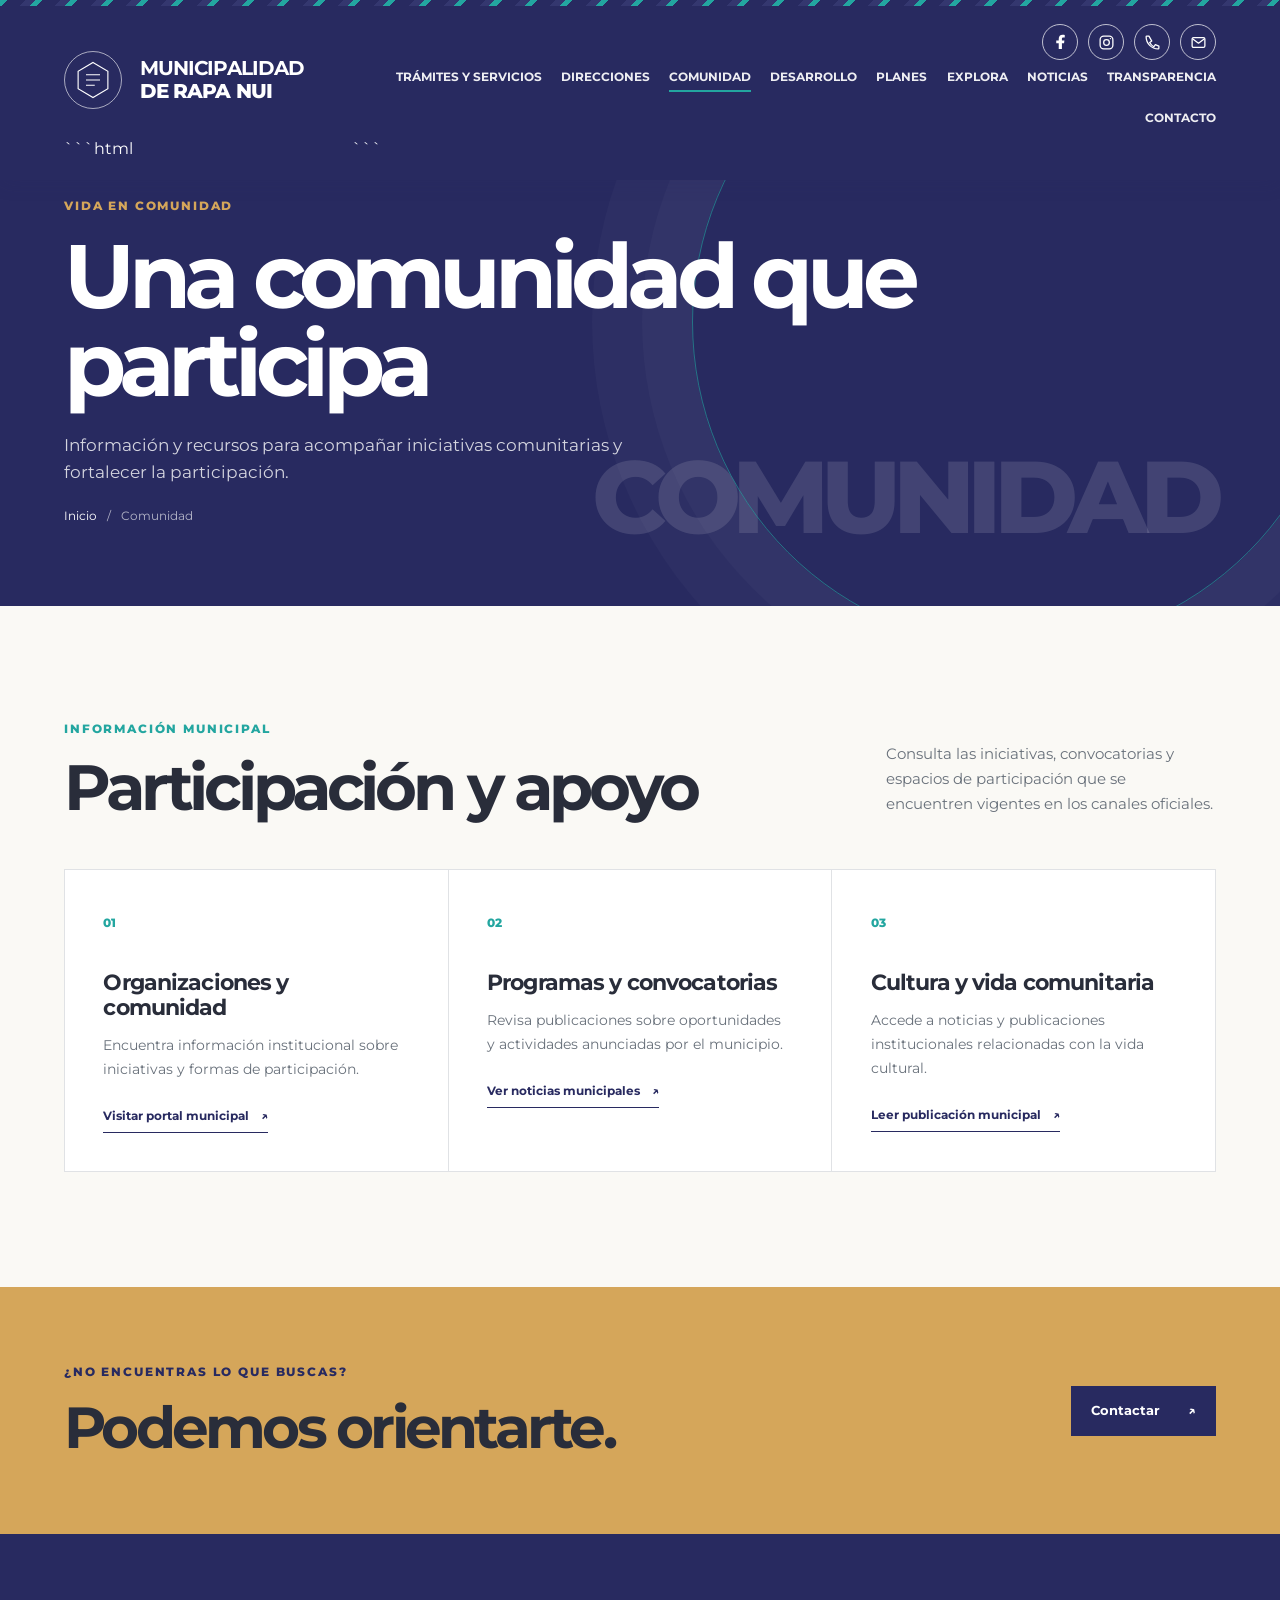
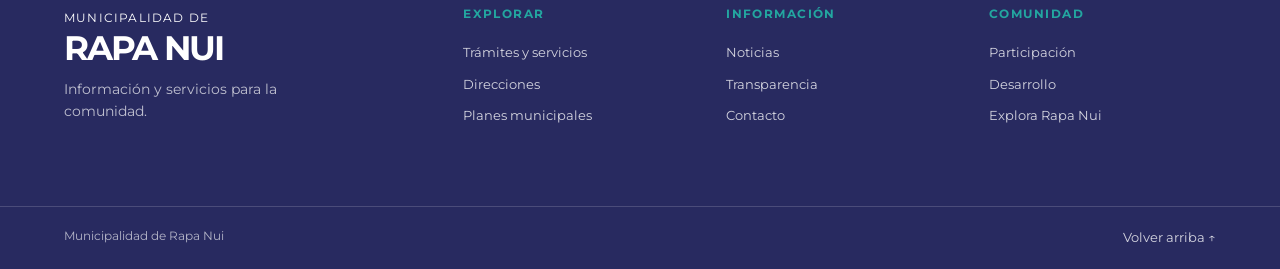
==== commit f7e476d7: "Update comunidad.html" ====
--- a/comunidad.html
+++ b/comunidad.html
@@ -22,10 +22,55 @@
       <span class="brand-mark" aria-hidden="true"><svg viewBox="0 0 48 48"><path d="M24 4 41 14v20L24 44 7 34V14z"/><path d="M16 18h16M16 24h16M16 30h10"/></svg></span>
       <span class="brand-name">Municipalidad <strong>de Rapa Nui</strong></span>
     </a>
-    <div class="header-tools" aria-label="Canales de contacto">
-      <a class="icon-link" href="https://rapanui.net/" target="_blank" rel="noopener noreferrer" aria-label="Sitio municipal oficial"><svg viewBox="0 0 24 24" aria-hidden="true"><rect x="3" y="3" width="18" height="18" rx="5"/><circle cx="12" cy="12" r="4"/></svg></a>
-      <a class="icon-link" href="contacto.html" aria-label="Contacto municipal"><svg viewBox="0 0 24 24" aria-hidden="true"><rect x="3" y="5" width="18" height="14" rx="1"/><path d="m4 7 8 6 8-6"/></svg></a>
-    </div>
+    ```html
+<div class="header-tools" aria-label="Redes sociales y contacto">
+
+  <a class="icon-link"
+     href="https://www.facebook.com/MuniRapaNui"
+     target="_blank"
+     rel="noopener noreferrer"
+     aria-label="Facebook de la Municipalidad"
+     title="Facebook">
+    <svg viewBox="0 0 24 24" aria-hidden="true">
+      <path d="M14 21v-8h3l.5-4H14V7c0-1.2.4-2 2-2h2V1.5C17.3 1.3 16.2 1.2 15 1.2c-3.5 0-5.5 2.1-5.5 5.9V9H6v4h3.5v8z"
+            fill="currentColor" stroke="none"/>
+    </svg>
+  </a>
+
+  <a class="icon-link"
+     href="https://www.instagram.com/haretavana/"
+     target="_blank"
+     rel="noopener noreferrer"
+     aria-label="Instagram de la Municipalidad"
+     title="Instagram">
+    <svg viewBox="0 0 24 24" aria-hidden="true">
+      <rect x="3" y="3" width="18" height="18" rx="5"/>
+      <circle cx="12" cy="12" r="4"/>
+      <circle cx="17.5" cy="6.5" r="1" fill="currentColor" stroke="none"/>
+    </svg>
+  </a>
+
+  <a class="icon-link"
+     href="tel:+56322100226"
+     aria-label="Llamar a la Municipalidad"
+     title="Teléfono: (32) 210 0226">
+    <svg viewBox="0 0 24 24" aria-hidden="true">
+      <path d="M7 3H4a1 1 0 0 0-1 1c0 9.4 7.6 17 17 17a1 1 0 0 0 1-1v-3l-5-2-2 3a14 14 0 0 1-6-6l3-2z"/>
+    </svg>
+  </a>
+
+  <a class="icon-link"
+     href="mailto:iorana@rapanui.net"
+     aria-label="Enviar correo a la Municipalidad"
+     title="Correo: iorana@rapanui.net">
+    <svg viewBox="0 0 24 24" aria-hidden="true">
+      <rect x="3" y="5" width="18" height="14" rx="2"/>
+      <path d="m4 7 8 6 8-6"/>
+    </svg>
+  </a>
+
+</div>
+```
     <button class="menu-toggle" type="button" aria-expanded="false" aria-controls="menu-principal">
       <span class="menu-toggle-lines" aria-hidden="true"></span><span class="menu-toggle-label">Menú</span>
     </button>
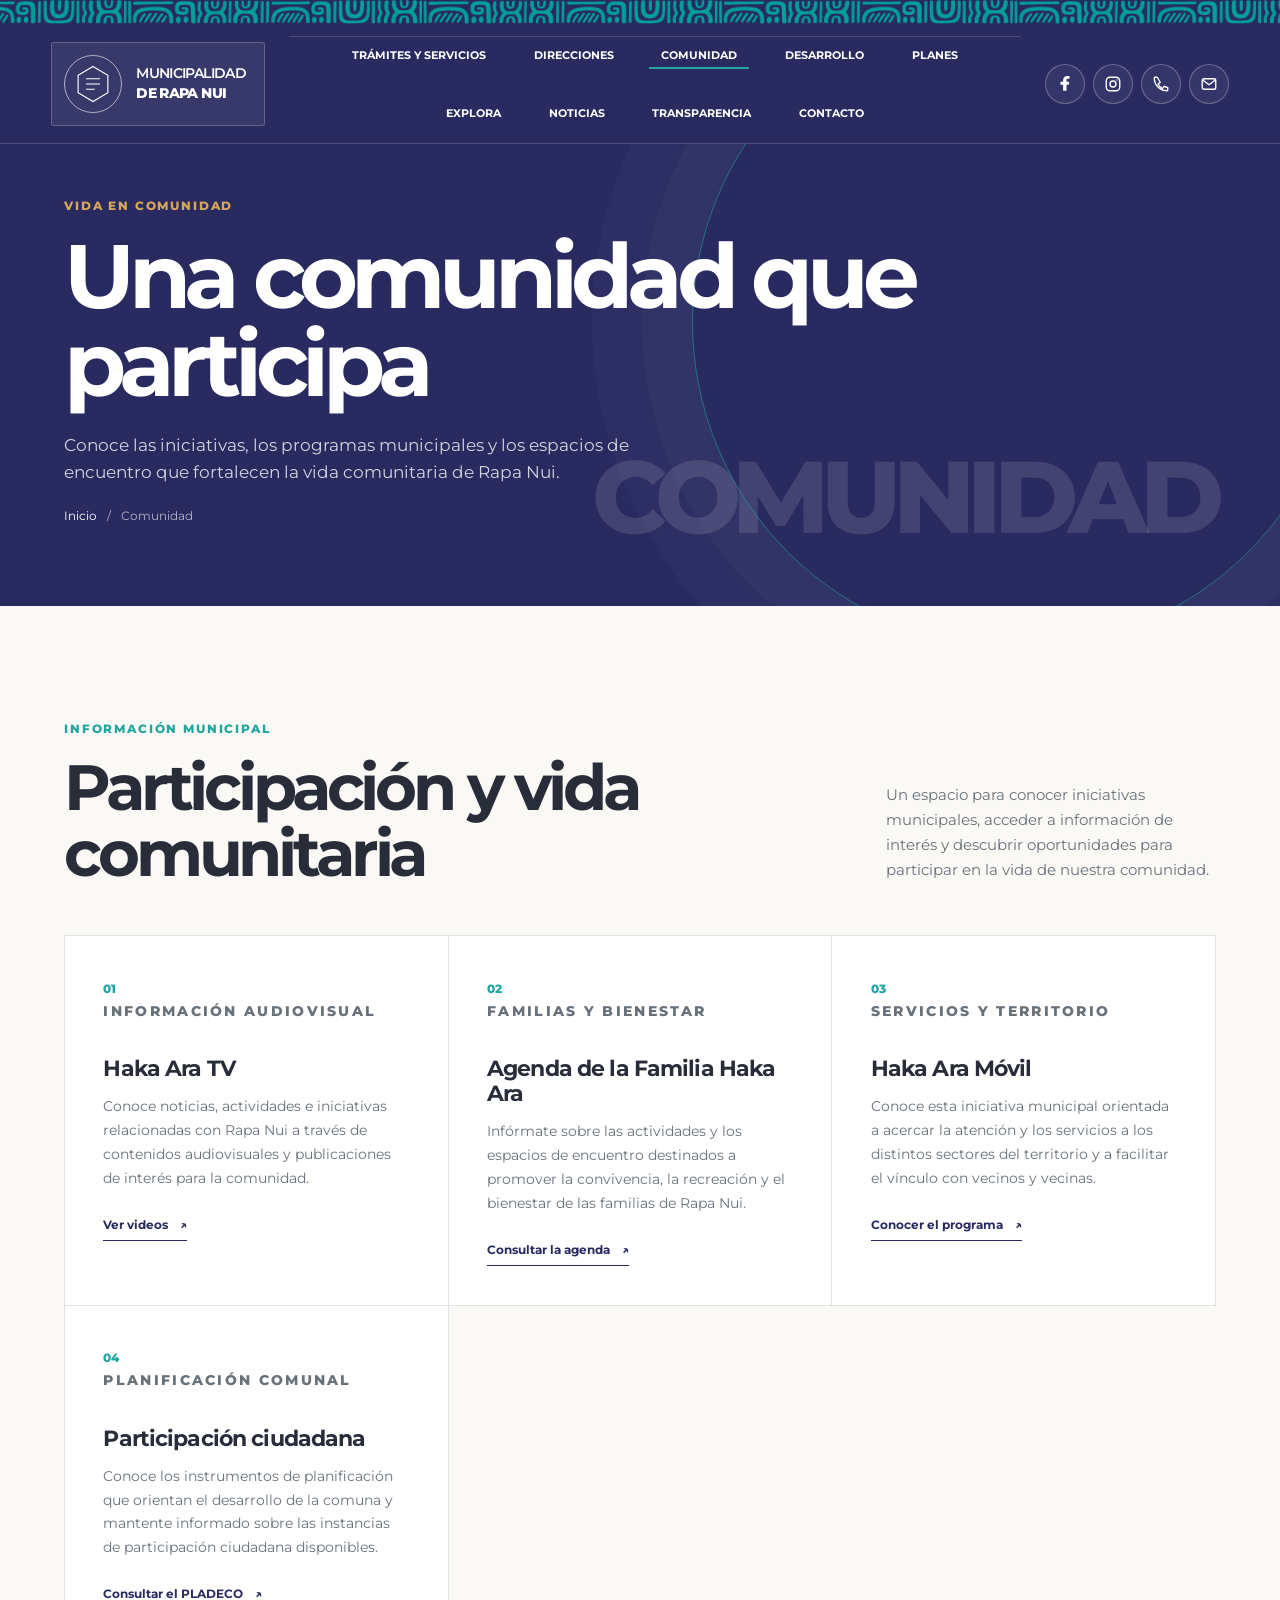
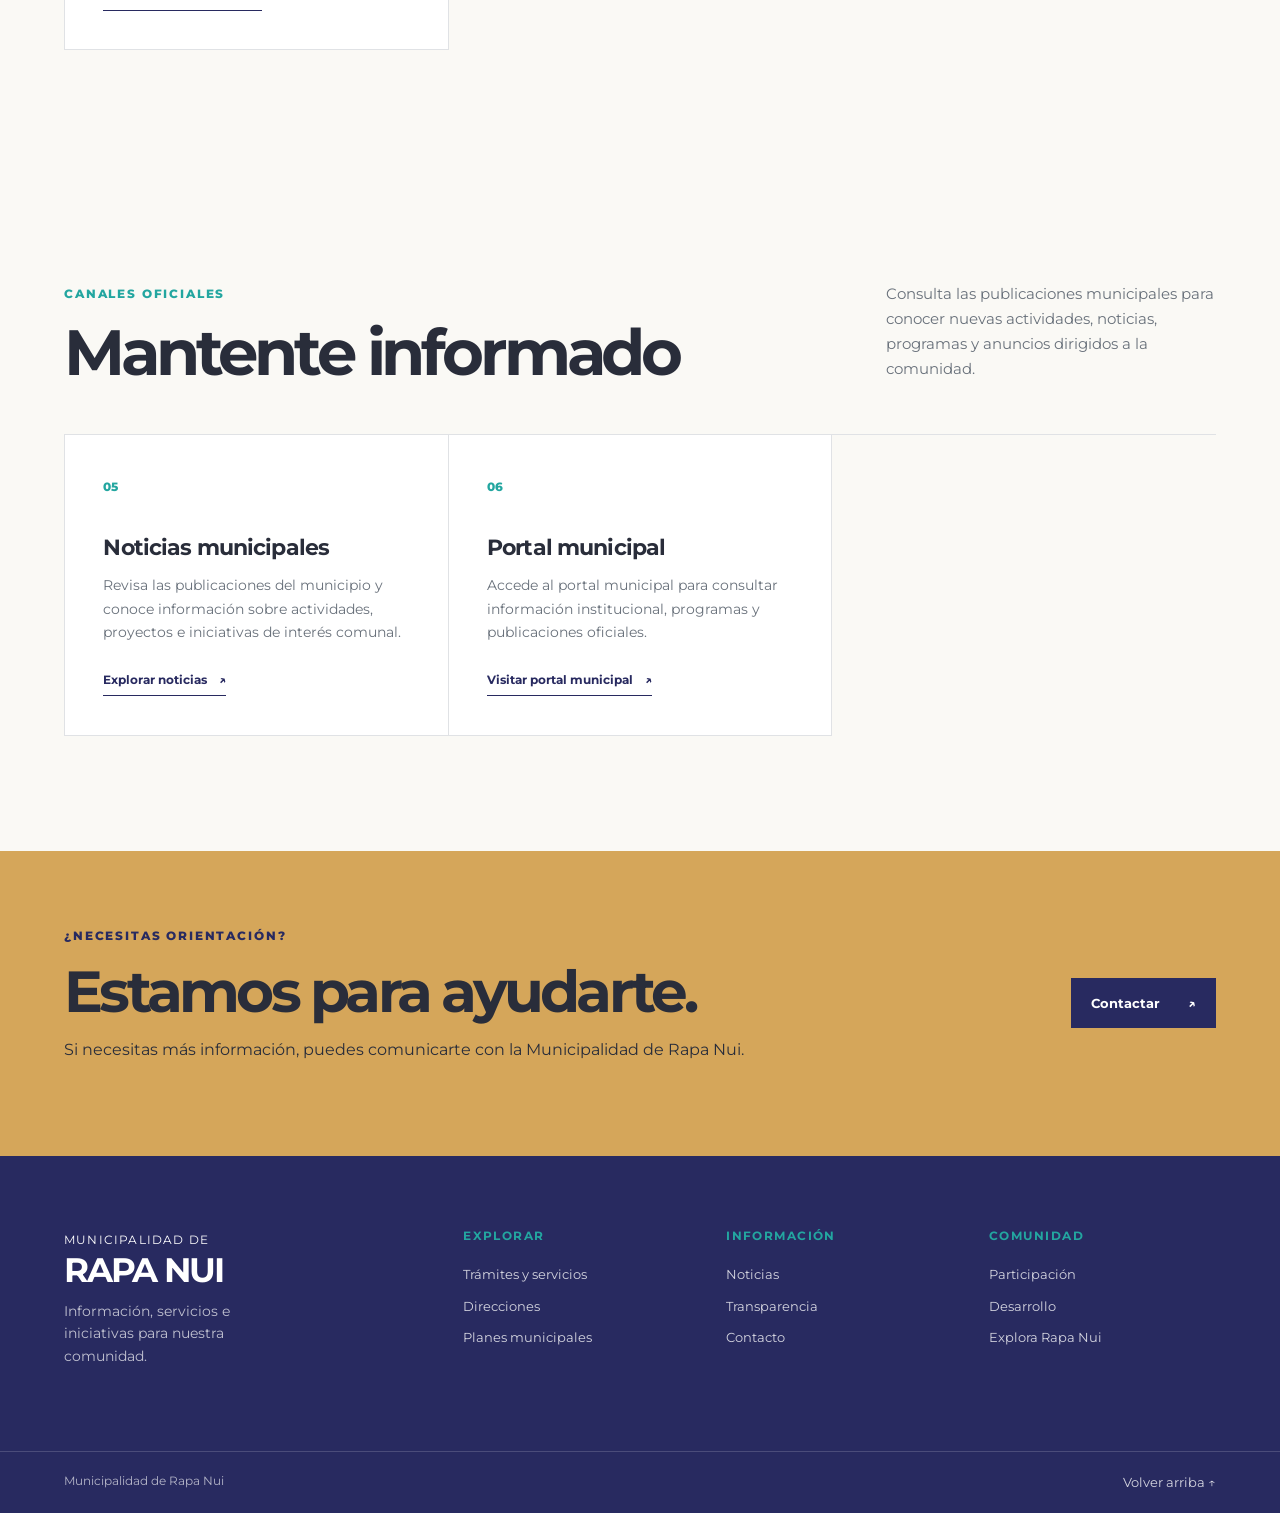
==== commit 4a144d15: "Update comunidad.html" ====
--- a/comunidad.html
+++ b/comunidad.html
@@ -5,76 +5,140 @@
   <meta charset="utf-8">
   <meta name="viewport" content="width=device-width, initial-scale=1">
   <meta name="theme-color" content="#282A60">
-  <meta name="description" content="Información y recursos para acompañar iniciativas comunitarias y fortalecer la participación.">
+
+  <meta
+    name="description"
+    content="Conoce los programas municipales, Haka Ara TV, las actividades familiares y las iniciativas de participación ciudadana de Rapa Nui."
+  >
+
   <title>Comunidad | Municipalidad de Rapa Nui</title>
+
   <link rel="preconnect" href="https://fonts.googleapis.com">
   <link rel="preconnect" href="https://fonts.gstatic.com" crossorigin>
-  <link href="https://fonts.googleapis.com/css2?family=Montserrat:wght@400;500;600;700;800&display=swap" rel="stylesheet">
+
+  <link
+    href="https://fonts.googleapis.com/css2?family=Montserrat:wght@400;500;600;700;800&display=swap"
+    rel="stylesheet"
+  >
+
   <link rel="stylesheet" href="styles.css">
   <script src="script.js" defer></script>
 </head>
+
 <body id="top">
-<a class="skip-link" href="#contenido">Saltar al contenido</a>
+
+<a class="skip-link" href="#contenido">
+  Saltar al contenido
+</a>
+
+<!-- ENCABEZADO -->
 <header class="site-header">
+
   <div class="header-topline" aria-hidden="true"></div>
+
   <div class="header-inner">
-    <a class="brand" href="index.html" aria-label="Municipalidad de Rapa Nui, inicio">
-      <span class="brand-mark" aria-hidden="true"><svg viewBox="0 0 48 48"><path d="M24 4 41 14v20L24 44 7 34V14z"/><path d="M16 18h16M16 24h16M16 30h10"/></svg></span>
-      <span class="brand-name">Municipalidad <strong>de Rapa Nui</strong></span>
+
+    <a
+      class="brand"
+      href="index.html"
+      aria-label="Municipalidad de Rapa Nui, inicio"
+    >
+      <span class="brand-mark" aria-hidden="true">
+        <svg viewBox="0 0 48 48">
+          <path d="M24 4 41 14v20L24 44 7 34V14z"/>
+          <path d="M16 18h16M16 24h16M16 30h10"/>
+        </svg>
+      </span>
+
+      <span class="brand-name">
+        Municipalidad
+        <strong>de Rapa Nui</strong>
+      </span>
     </a>
-    ```html
-<div class="header-tools" aria-label="Redes sociales y contacto">
-
-  <a class="icon-link"
-     href="https://www.facebook.com/MuniRapaNui"
-     target="_blank"
-     rel="noopener noreferrer"
-     aria-label="Facebook de la Municipalidad"
-     title="Facebook">
-    <svg viewBox="0 0 24 24" aria-hidden="true">
-      <path d="M14 21v-8h3l.5-4H14V7c0-1.2.4-2 2-2h2V1.5C17.3 1.3 16.2 1.2 15 1.2c-3.5 0-5.5 2.1-5.5 5.9V9H6v4h3.5v8z"
-            fill="currentColor" stroke="none"/>
-    </svg>
-  </a>
-
-  <a class="icon-link"
-     href="https://www.instagram.com/haretavana/"
-     target="_blank"
-     rel="noopener noreferrer"
-     aria-label="Instagram de la Municipalidad"
-     title="Instagram">
-    <svg viewBox="0 0 24 24" aria-hidden="true">
-      <rect x="3" y="3" width="18" height="18" rx="5"/>
-      <circle cx="12" cy="12" r="4"/>
-      <circle cx="17.5" cy="6.5" r="1" fill="currentColor" stroke="none"/>
-    </svg>
-  </a>
-
-  <a class="icon-link"
-     href="tel:+56322100226"
-     aria-label="Llamar a la Municipalidad"
-     title="Teléfono: (32) 210 0226">
-    <svg viewBox="0 0 24 24" aria-hidden="true">
-      <path d="M7 3H4a1 1 0 0 0-1 1c0 9.4 7.6 17 17 17a1 1 0 0 0 1-1v-3l-5-2-2 3a14 14 0 0 1-6-6l3-2z"/>
-    </svg>
-  </a>
-
-  <a class="icon-link"
-     href="mailto:iorana@rapanui.net"
-     aria-label="Enviar correo a la Municipalidad"
-     title="Correo: iorana@rapanui.net">
-    <svg viewBox="0 0 24 24" aria-hidden="true">
-      <rect x="3" y="5" width="18" height="14" rx="2"/>
-      <path d="m4 7 8 6 8-6"/>
-    </svg>
-  </a>
-
-</div>
-```
-    <button class="menu-toggle" type="button" aria-expanded="false" aria-controls="menu-principal">
-      <span class="menu-toggle-lines" aria-hidden="true"></span><span class="menu-toggle-label">Menú</span>
+
+    <!-- REDES SOCIALES Y CONTACTO -->
+    <div class="header-tools" aria-label="Redes sociales y contacto">
+
+      <a
+        class="icon-link"
+        href="https://www.facebook.com/MuniRapaNui"
+        target="_blank"
+        rel="noopener noreferrer"
+        aria-label="Facebook de la Municipalidad"
+        title="Facebook"
+      >
+        <svg viewBox="0 0 24 24" aria-hidden="true">
+          <path
+            d="M14 21v-8h3l.5-4H14V7c0-1.2.4-2 2-2h2V1.5C17.3 1.3 16.2 1.2 15 1.2c-3.5 0-5.5 2.1-5.5 5.9V9H6v4h3.5v8z"
+            fill="currentColor"
+            stroke="none"
+          />
+        </svg>
+      </a>
+
+      <a
+        class="icon-link"
+        href="https://www.instagram.com/haretavana/"
+        target="_blank"
+        rel="noopener noreferrer"
+        aria-label="Instagram de la Municipalidad"
+        title="Instagram"
+      >
+        <svg viewBox="0 0 24 24" aria-hidden="true">
+          <rect x="3" y="3" width="18" height="18" rx="5"/>
+          <circle cx="12" cy="12" r="4"/>
+          <circle
+            cx="17.5"
+            cy="6.5"
+            r="1"
+            fill="currentColor"
+            stroke="none"
+          />
+        </svg>
+      </a>
+
+      <a
+        class="icon-link"
+        href="tel:+56322100226"
+        aria-label="Llamar a la Municipalidad"
+        title="Teléfono: (32) 210 0226"
+      >
+        <svg viewBox="0 0 24 24" aria-hidden="true">
+          <path d="M7 3H4a1 1 0 0 0-1 1c0 9.4 7.6 17 17 17a1 1 0 0 0 1-1v-3l-5-2-2 3a14 14 0 0 1-6-6l3-2z"/>
+        </svg>
+      </a>
+
+      <a
+        class="icon-link"
+        href="mailto:iorana@rapanui.net"
+        aria-label="Enviar correo a la Municipalidad"
+        title="Correo: iorana@rapanui.net"
+      >
+        <svg viewBox="0 0 24 24" aria-hidden="true">
+          <rect x="3" y="5" width="18" height="14" rx="2"/>
+          <path d="m4 7 8 6 8-6"/>
+        </svg>
+      </a>
+
+    </div>
+
+    <!-- BOTÓN DE MENÚ PARA PANTALLAS PEQUEÑAS -->
+    <button
+      class="menu-toggle"
+      type="button"
+      aria-expanded="false"
+      aria-controls="menu-principal"
+    >
+      <span class="menu-toggle-lines" aria-hidden="true"></span>
+      <span class="menu-toggle-label">Menú</span>
     </button>
-    <nav class="main-nav" id="menu-principal" aria-label="Navegación principal">
+
+    <!-- NAVEGACIÓN PRINCIPAL -->
+    <nav
+      class="main-nav"
+      id="menu-principal"
+      aria-label="Navegación principal"
+    >
       <a href="tramites.html">Trámites y servicios</a>
       <a href="direcciones.html">Direcciones</a>
       <a href="comunidad.html" aria-current="page">Comunidad</a>
@@ -85,57 +149,313 @@
       <a href="transparencia.html">Transparencia</a>
       <a href="contacto.html">Contacto</a>
     </nav>
+
   </div>
 </header>
+
+<!-- CONTENIDO PRINCIPAL -->
 <main id="contenido">
+
+  <!-- PORTADA DE COMUNIDAD -->
   <section class="interior-hero">
+
     <div class="interior-hero-inner reveal">
+
       <p class="eyebrow">VIDA EN COMUNIDAD</p>
+
       <h1>Una comunidad que participa</h1>
-      <p class="interior-lead">Información y recursos para acompañar iniciativas comunitarias y fortalecer la participación.</p>
-      <div class="breadcrumb"><a href="index.html">Inicio</a><span aria-hidden="true">/</span><span aria-current="page">Comunidad</span></div>
-    </div>
-    <div class="interior-mark" aria-hidden="true"><span>COMUNIDAD</span></div>
+
+      <p class="interior-lead">
+        Conoce las iniciativas, los programas municipales y los
+        espacios de encuentro que fortalecen la vida comunitaria
+        de Rapa Nui.
+      </p>
+
+      <div class="breadcrumb">
+        <a href="index.html">Inicio</a>
+        <span aria-hidden="true">/</span>
+        <span aria-current="page">Comunidad</span>
+      </div>
+
+    </div>
+
+    <div class="interior-mark" aria-hidden="true">
+      <span>COMUNIDAD</span>
+    </div>
+
   </section>
+
+  <!-- PROGRAMAS E INICIATIVAS -->
   <section class="section interior-section">
+
     <div class="section-heading reveal">
-      <div><p class="eyebrow">Información municipal</p><h2>Participación y apoyo</h2></div>
-      <p>Consulta las iniciativas, convocatorias y espacios de participación que se encuentren vigentes en los canales oficiales.</p>
-    </div>
+
+      <div>
+        <p class="eyebrow">Información municipal</p>
+        <h2>Participación y vida comunitaria</h2>
+      </div>
+
+      <p>
+        Un espacio para conocer iniciativas municipales, acceder
+        a información de interés y descubrir oportunidades para
+        participar en la vida de nuestra comunidad.
+      </p>
+
+    </div>
+
     <div class="detail-grid">
-      <article class="detail-card reveal">
+
+      <!-- HAKA ARA TV -->
+      <article class="detail-card reveal">
+
         <span class="detail-index">01</span>
-        <h2>Organizaciones y comunidad</h2>
-        <p>Encuentra información institucional sobre iniciativas y formas de participación.</p>
-        <a class="text-link" href="https://rapanui.net/" target="_blank" rel="noopener noreferrer">Visitar portal municipal <span aria-hidden="true">↗</span></a>
-      </article>
-      <article class="detail-card reveal">
+
+        <p class="eyebrow">Información audiovisual</p>
+
+        <h2>Haka Ara TV</h2>
+
+        <p>
+          Conoce noticias, actividades e iniciativas relacionadas
+          con Rapa Nui a través de contenidos audiovisuales y
+          publicaciones de interés para la comunidad.
+        </p>
+
+        <a
+          class="text-link"
+          href="https://www.youtube.com/playlist?list=PLPRiv_yhcBK5-3xzPZp5t1J4JGxhwiCga"
+          target="_blank"
+          rel="noopener noreferrer"
+        >
+          Ver videos <span aria-hidden="true">↗</span>
+        </a>
+
+      </article>
+
+      <!-- AGENDA FAMILIAR -->
+      <article class="detail-card reveal">
+
         <span class="detail-index">02</span>
-        <h2>Programas y convocatorias</h2>
-        <p>Revisa publicaciones sobre oportunidades y actividades anunciadas por el municipio.</p>
-        <a class="text-link" href="noticias.html">Ver noticias municipales <span aria-hidden="true">↗</span></a>
-      </article>
-      <article class="detail-card reveal">
+
+        <p class="eyebrow">Familias y bienestar</p>
+
+        <h2>Agenda de la Familia Haka Ara</h2>
+
+        <p>
+          Infórmate sobre las actividades y los espacios de
+          encuentro destinados a promover la convivencia,
+          la recreación y el bienestar de las familias de Rapa Nui.
+        </p>
+
+        <a
+          class="text-link"
+          href="https://rapanui.net/noticias/agenda-de-la-familia-2026-id-23108"
+          target="_blank"
+          rel="noopener noreferrer"
+        >
+          Consultar la agenda <span aria-hidden="true">↗</span>
+        </a>
+
+      </article>
+
+      <!-- HAKA ARA MÓVIL -->
+      <article class="detail-card reveal">
+
         <span class="detail-index">03</span>
-        <h2>Cultura y vida comunitaria</h2>
-        <p>Accede a noticias y publicaciones institucionales relacionadas con la vida cultural.</p>
-        <a class="text-link" href="https://rapanui.net/noticias/24652" target="_blank" rel="noopener noreferrer">Leer publicación municipal <span aria-hidden="true">↗</span></a>
-      </article>
-    </div>
+
+        <p class="eyebrow">Servicios y territorio</p>
+
+        <h2>Haka Ara Móvil</h2>
+
+        <p>
+          Conoce esta iniciativa municipal orientada a acercar
+          la atención y los servicios a los distintos sectores
+          del territorio y a facilitar el vínculo con vecinos
+          y vecinas.
+        </p>
+
+        <a
+          class="text-link"
+          href="https://www.rapanui.net/secciones/8431"
+          target="_blank"
+          rel="noopener noreferrer"
+        >
+          Conocer el programa <span aria-hidden="true">↗</span>
+        </a>
+
+      </article>
+
+      <!-- PARTICIPACIÓN CIUDADANA -->
+      <article class="detail-card reveal">
+
+        <span class="detail-index">04</span>
+
+        <p class="eyebrow">Planificación comunal</p>
+
+        <h2>Participación ciudadana</h2>
+
+        <p>
+          Conoce los instrumentos de planificación que orientan
+          el desarrollo de la comuna y mantente informado sobre
+          las instancias de participación ciudadana disponibles.
+        </p>
+
+        <a
+          class="text-link"
+          href="https://municipalidadderapanui.ligup2.com/secciones/8115"
+          target="_blank"
+          rel="noopener noreferrer"
+        >
+          Consultar el PLADECO <span aria-hidden="true">↗</span>
+        </a>
+
+      </article>
+
+    </div>
+
   </section>
+
+  <!-- ACCESO AL PORTAL MUNICIPAL -->
+  <section class="section interior-section">
+
+    <div class="section-heading reveal">
+
+      <div>
+        <p class="eyebrow">Canales oficiales</p>
+        <h2>Mantente informado</h2>
+      </div>
+
+      <p>
+        Consulta las publicaciones municipales para conocer
+        nuevas actividades, noticias, programas y anuncios
+        dirigidos a la comunidad.
+      </p>
+
+    </div>
+
+    <div class="detail-grid">
+
+      <article class="detail-card reveal">
+
+        <span class="detail-index">05</span>
+
+        <h2>Noticias municipales</h2>
+
+        <p>
+          Revisa las publicaciones del municipio y conoce
+          información sobre actividades, proyectos e iniciativas
+          de interés comunal.
+        </p>
+
+        <a class="text-link" href="noticias.html">
+          Explorar noticias <span aria-hidden="true">↗</span>
+        </a>
+
+      </article>
+
+      <article class="detail-card reveal">
+
+        <span class="detail-index">06</span>
+
+        <h2>Portal municipal</h2>
+
+        <p>
+          Accede al portal municipal para consultar información
+          institucional, programas y publicaciones oficiales.
+        </p>
+
+        <a
+          class="text-link"
+          href="https://rapanui.net/"
+          target="_blank"
+          rel="noopener noreferrer"
+        >
+          Visitar portal municipal <span aria-hidden="true">↗</span>
+        </a>
+
+      </article>
+
+    </div>
+
+  </section>
+
+  <!-- CONTACTO -->
   <section class="contact-band reveal">
-    <div><p class="eyebrow">¿No encuentras lo que buscas?</p><h2>Podemos orientarte.</h2></div>
-    <a class="button button-dark" href="contacto.html">Contactar <span aria-hidden="true">↗</span></a>
+
+    <div>
+      <p class="eyebrow">¿Necesitas orientación?</p>
+      <h2>Estamos para ayudarte.</h2>
+      <p>
+        Si necesitas más información, puedes comunicarte
+        con la Municipalidad de Rapa Nui.
+      </p>
+    </div>
+
+    <a class="button button-dark" href="contacto.html">
+      Contactar <span aria-hidden="true">↗</span>
+    </a>
+
   </section>
+
 </main>
+
+<!-- PIE DE PÁGINA -->
 <footer class="site-footer">
+
   <div class="footer-main">
-    <div class="footer-brand"><span class="footer-kicker">Municipalidad de</span><strong>Rapa Nui</strong><p>Información y servicios para la comunidad.</p></div>
-    <div class="footer-column"><h2>Explorar</h2><a href="tramites.html">Trámites y servicios</a><a href="direcciones.html">Direcciones</a><a href="planes.html">Planes municipales</a></div>
-    <div class="footer-column"><h2>Información</h2><a href="noticias.html">Noticias</a><a href="transparencia.html">Transparencia</a><a href="contacto.html">Contacto</a></div>
-    <div class="footer-column"><h2>Comunidad</h2><a href="comunidad.html">Participación</a><a href="desarrollo.html">Desarrollo</a><a href="explora.html">Explora Rapa Nui</a></div>
+
+    <div class="footer-brand">
+
+      <span class="footer-kicker">Municipalidad de</span>
+
+      <strong>Rapa Nui</strong>
+
+      <p>
+        Información, servicios e iniciativas para nuestra comunidad.
+      </p>
+
+    </div>
+
+    <div class="footer-column">
+
+      <h2>Explorar</h2>
+
+      <a href="tramites.html">Trámites y servicios</a>
+      <a href="direcciones.html">Direcciones</a>
+      <a href="planes.html">Planes municipales</a>
+
+    </div>
+
+    <div class="footer-column">
+
+      <h2>Información</h2>
+
+      <a href="noticias.html">Noticias</a>
+      <a href="transparencia.html">Transparencia</a>
+      <a href="contacto.html">Contacto</a>
+
+    </div>
+
+    <div class="footer-column">
+
+      <h2>Comunidad</h2>
+
+      <a href="comunidad.html">Participación</a>
+      <a href="desarrollo.html">Desarrollo</a>
+      <a href="explora.html">Explora Rapa Nui</a>
+
+    </div>
+
   </div>
-  <div class="footer-bottom"><span>Municipalidad de Rapa Nui</span><a href="#top">Volver arriba ↑</a></div>
+
+  <div class="footer-bottom">
+
+    <span>Municipalidad de Rapa Nui</span>
+
+    <a href="#top">Volver arriba ↑</a>
+
+  </div>
+
 </footer>
+
 </body>
 </html>
--- a/styles.css
+++ b/styles.css
@@ -71,23 +71,21 @@
   transform: translateY(0);
 }
 
-.site-header {
-  position: sticky;
-  top: 0;
-  z-index: 1000;
-  background: var(--navy);
-  color: var(--white);
-  box-shadow: 0 4px 18px rgba(40, 42, 96, .12);
-}
-
+.site-header .brand-logo {
+  width: 55px;
+  height: 55px;
+  max-width: 55px;
+  object-fit: contain;
+  flex: 0 0 55px;
+}
 .header-topline {
-  height: 6px;
-  background: repeating-linear-gradient(
-    135deg,
-    var(--turquoise) 0 5px,
-    var(--navy) 5px 18px,
-    var(--blue) 18px 25px
-  );
+  width: 100%;
+  height: 48px;
+  background-color: #282A60;
+  background-image: url("patron-grecas.png");
+  background-repeat: repeat-x;
+  background-position: center;
+  background-size: auto 100%;
 }
 
 .header-inner {
@@ -1903,3 +1901,491 @@
     margin-inline: auto;
   }
 }
+
+.pattern-strip {
+  width: 100%;
+  overflow: hidden;
+  background-color: #282A60;
+  background-repeat: repeat-x;
+  background-position: center;
+  background-size: auto 100%;
+}
+
+.pattern-strip--eyes {
+  height: 70px;
+  background-image: url("images/patron-ojos.png");
+}
+
+.pattern-strip--grecas {
+  height: 45px;
+  background-image: url("images/patron-grecas.png");
+}
+
+.pattern-strip--manu {
+  height: 100px;
+  background-image: url("images/patron-manu.png");
+}
+
+/* Ajustes para pantallas pequeñas */
+@media (max-width: 600px) {
+  .pattern-strip--eyes {
+    height: 48px;
+  }
+
+  .pattern-strip--grecas {
+    height: 32px;
+  }
+```css
+.site-header {
+  position: relative;
+  z-index: 20;
+}
+
+.header-inner {
+  display: flex;
+  align-items: center;
+  flex-wrap: wrap;
+  gap: 18px 28px;
+}
+
+.brand {
+  display: inline-flex;
+  align-items: center;
+  gap: 12px;
+  flex: 0 1 auto;
+  min-width: 0;
+}
+
+.brand-logo {
+  display: block;
+  width: 64px;
+  height: 64px;
+  max-width: 64px;
+  object-fit: contain;
+  flex: 0 0 64px;
+  border-radius: 0;
+}
+
+.brand-name {
+  display: block;
+  color: #fff;
+  font-family: 'Montserrat', sans-serif;
+  font-size: 14px;
+  line-height: 1.4;
+}
+
+.brand-name strong {
+  display: block;
+}
+
+.header-tools {
+  display: flex;
+  align-items: center;
+  gap: 10px;
+  margin-left: auto;
+  flex-shrink: 0;
+}
+
+.main-nav {
+  display: flex;
+  flex-wrap: wrap;
+  align-items: center;
+  justify-content: flex-end;
+  gap: 12px 22px;
+  width: 100%;
+}
+
+@media (max-width: 760px) {
+  .header-inner {
+    gap: 14px;
+  }
+
+  .brand-logo {
+    width: 48px;
+    height: 48px;
+    flex-basis: 48px;
+  }
+
+  .brand-name {
+    font-size: 12px;
+  }
+
+  .header-tools {
+    gap: 6px;
+  }
+
+  .main-nav {
+    justify-content: flex-start;
+  }
+}
+  .pattern-strip--manu {
+    height: 68px;
+  }
+}
+.brand-logo {
+  width: 55px;
+  height: 55px;
+  max-width: 55px;
+  object-fit: contain;
+  flex: 0 0 55px;
+  display: block;
+}
+.site-header .brand-logo {
+  width: 55px;
+  height: 55px;
+  max-width: 55px;
+  object-fit: contain;
+  flex: 0 0 55px;
+}
+
+.site-header {
+  background-color: #282A60;
+}
+
+.brand-name {
+  color: #ffffff;
+}
+
+.main-nav a {
+  color: #ffffff;
+}
+
+.header-tools .icon-link {
+  color: #ffffff;
+  border-color: rgba(255, 255, 255, 0.45);
+}
+
+.header-tools .icon-link svg {
+  color: inherit;
+}
+
+.header-tools .icon-link:hover,
+.header-tools .icon-link:focus-visible {
+  background-color: #23A6A0;
+  color: #ffffff;
+  border-color: #23A6A0;
+}
+```css
+/* Encabezado institucional integrado con la huincha */
+
+.site-header {
+  background: #282A60;
+}
+
+/* Bloque del logo, nombre e iconos */
+.header-inner {
+  position: relative;
+  display: flex;
+  align-items: center;
+  flex-wrap: wrap;
+  gap: 0;
+  padding: 22px 4%;
+  background: #282A60;
+  border-bottom: 1px solid rgba(255, 255, 255, 0.18);
+}
+
+/* Identidad municipal */
+.brand {
+  display: inline-flex;
+  align-items: center;
+  gap: 14px;
+  padding: 12px 18px 12px 12px;
+  background: rgba(255, 255, 255, 0.07);
+  border: 1px solid rgba(255, 255, 255, 0.22);
+  border-radius: 3px;
+  text-decoration: none;
+}
+
+.brand-logo {
+  display: block;
+  width: 58px;
+  height: 58px;
+  max-width: 58px;
+  flex: 0 0 58px;
+  object-fit: contain;
+}
+
+.brand-name {
+  color: #ffffff;
+  font-family: 'Montserrat', sans-serif;
+  font-size: 14px;
+  line-height: 1.4;
+  font-weight: 600;
+}
+
+.brand-name strong {
+  display: block;
+  font-weight: 800;
+}
+
+/* Redes sociales y contacto */
+.header-tools {
+  display: flex;
+  align-items: center;
+  gap: 10px;
+  margin-left: auto;
+}
+
+.header-tools .icon-link {
+  display: flex;
+  align-items: center;
+  justify-content: center;
+  width: 42px;
+  height: 42px;
+  color: #ffffff;
+  background: rgba(255, 255, 255, 0.06);
+  border: 1px solid rgba(255, 255, 255, 0.28);
+  border-radius: 50%;
+  transition: background 0.2s ease, border-color 0.2s ease;
+}
+
+.header-tools .icon-link svg {
+  width: 18px;
+  height: 18px;
+  fill: none;
+  stroke: currentColor;
+  stroke-width: 1.8;
+  stroke-linecap: round;
+  stroke-linejoin: round;
+}
+
+.header-tools .icon-link:first-child svg path {
+  fill: currentColor;
+  stroke: none;
+}
+
+.header-tools .icon-link:hover,
+.header-tools .icon-link:focus-visible {
+  background: #23A6A0;
+  border-color: #23A6A0;
+  color: #ffffff;
+}
+
+/* Menú en un bloque propio */
+.main-nav {
+  display: flex;
+  align-items: center;
+  flex-wrap: wrap;
+  gap: 10px;
+  width: 100%;
+  padding: 18px 12px 4px;
+  margin-top: 16px;
+  border-top: 1px solid rgba(255, 255, 255, 0.16);
+}
+
+.main-nav a {
+  display: inline-block;
+  padding: 10px 12px;
+  color: #ffffff;
+  text-decoration: none;
+  font-weight: 700;
+  font-size: 11px;
+  border: 1px solid transparent;
+  border-radius: 2px;
+}
+
+.main-nav a:hover,
+.main-nav a:focus-visible {
+  color: #ffffff;
+  background: rgba(35, 166, 160, 0.16);
+  border-color: rgba(35, 166, 160, 0.7);
+}
+
+@media (max-width: 700px) {
+  .header-inner {
+    padding: 16px 5%;
+  }
+
+  .brand {
+    gap: 9px;
+    padding: 8px;
+  }
+
+  .brand-logo {
+    width: 46px;
+    height: 46px;
+    flex-basis: 46px;
+  }
+
+  .brand-name {
+    font-size: 11px;
+  }
+
+  .header-tools {
+    gap: 5px;
+    margin-left: auto;
+  }
+
+  .header-tools .icon-link {
+    width: 34px;
+    height: 34px;
+  }
+
+  .header-tools .icon-link svg {
+    width: 15px;
+    height: 15px;
+  }
+
+  .main-nav {
+    gap: 5px;
+    padding: 12px 0 0;
+    margin-top: 14px;
+  }
+
+  .main-nav a {
+    padding: 8px;
+    font-size: 10px;
+  }
+}
+
+/* =========================================
+   ENCABEZADO COMPACTO | MUNICIPALIDAD RAPA NUI
+   ========================================= */
+
+:root {
+  --header-compact-height: 112px;
+}
+
+/* Franja superior de grecas */
+.header-topline {
+  height: 24px;
+  min-height: 24px;
+  background-size: auto 24px;
+  background-repeat: repeat-x;
+}
+
+/* Barra principal */
+.site-header {
+  position: relative;
+  z-index: 100;
+  width: 100%;
+  height: auto;
+  min-height: 0;
+  padding: 0;
+}
+
+/* Contenedor del encabezado */
+.header-inner {
+  min-height: var(--header-compact-height);
+  padding: 12px 4%;
+  display: grid;
+  grid-template-columns: auto 1fr auto;
+  grid-template-areas: "brand nav tools";
+  align-items: center;
+  gap: 24px;
+}
+
+/* Logo */
+.brand,
+.brand-mark {
+  grid-area: brand;
+  margin: 0;
+}
+
+.brand-logo {
+  display: block;
+  width: auto;
+  max-width: 190px;
+  max-height: 60px;
+  object-fit: contain;
+}
+
+/* Navegación */
+.main-nav {
+  grid-area: nav;
+  display: flex;
+  align-items: center;
+  justify-content: center;
+  gap: clamp(12px, 1.7vw, 28px);
+  margin: 0;
+  padding: 0;
+}
+
+.main-nav a {
+  font-size: 11px;
+  line-height: 1.3;
+  white-space: nowrap;
+}
+
+/* Iconos de redes y contacto */
+.header-tools {
+  grid-area: tools;
+  display: flex;
+  align-items: center;
+  gap: 8px;
+  margin: 0;
+}
+
+.header-tools .icon-link {
+  width: 40px;
+  height: 40px;
+  min-width: 40px;
+  display: flex;
+  align-items: center;
+  justify-content: center;
+}
+
+/* Evitar espacios verticales innecesarios */
+.site-header hr,
+.header-inner hr {
+  margin: 0;
+}
+
+/* Adaptación para pantallas medianas */
+@media (max-width: 1100px) {
+  .header-inner {
+    grid-template-columns: auto 1fr;
+    grid-template-areas:
+      "brand tools"
+      "nav nav";
+    gap: 12px 20px;
+    padding: 12px 3%;
+  }
+
+  .main-nav {
+    justify-content: space-between;
+    gap: 12px;
+  }
+
+  .main-nav a {
+    font-size: 10px;
+  }
+}
+
+/* Adaptación para celulares */
+@media (max-width: 680px) {
+  .header-inner {
+    grid-template-columns: 1fr auto;
+    grid-template-areas:
+      "brand tools"
+      "nav nav";
+    gap: 12px;
+    padding: 10px 16px;
+  }
+
+  .brand-logo {
+    max-width: 150px;
+    max-height: 48px;
+  }
+
+  .header-tools {
+    gap: 5px;
+  }
+
+  .header-tools .icon-link {
+    width: 32px;
+    height: 32px;
+    min-width: 32px;
+  }
+
+  .main-nav {
+    overflow-x: auto;
+    justify-content: flex-start;
+    gap: 18px;
+    padding: 8px 0;
+  }
+
+  .main-nav a {
+    font-size: 10px;
+  }
+}
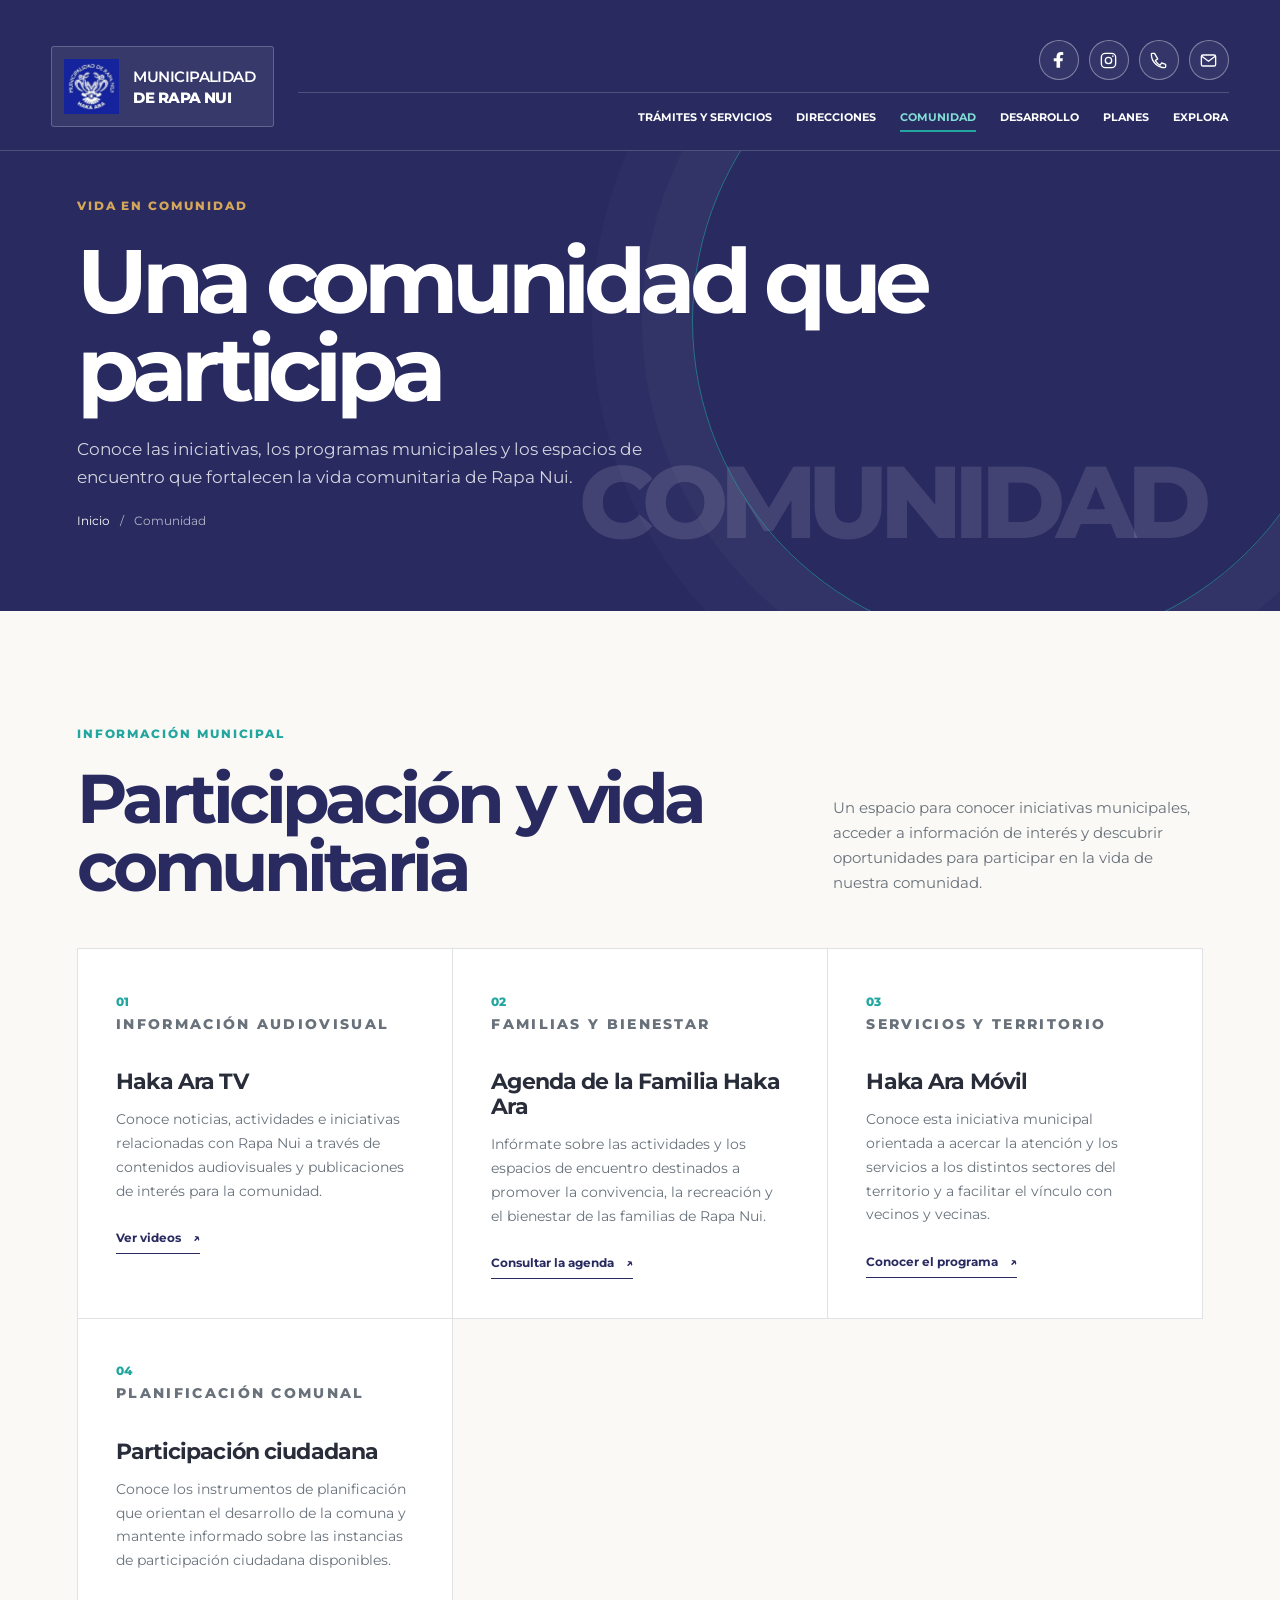
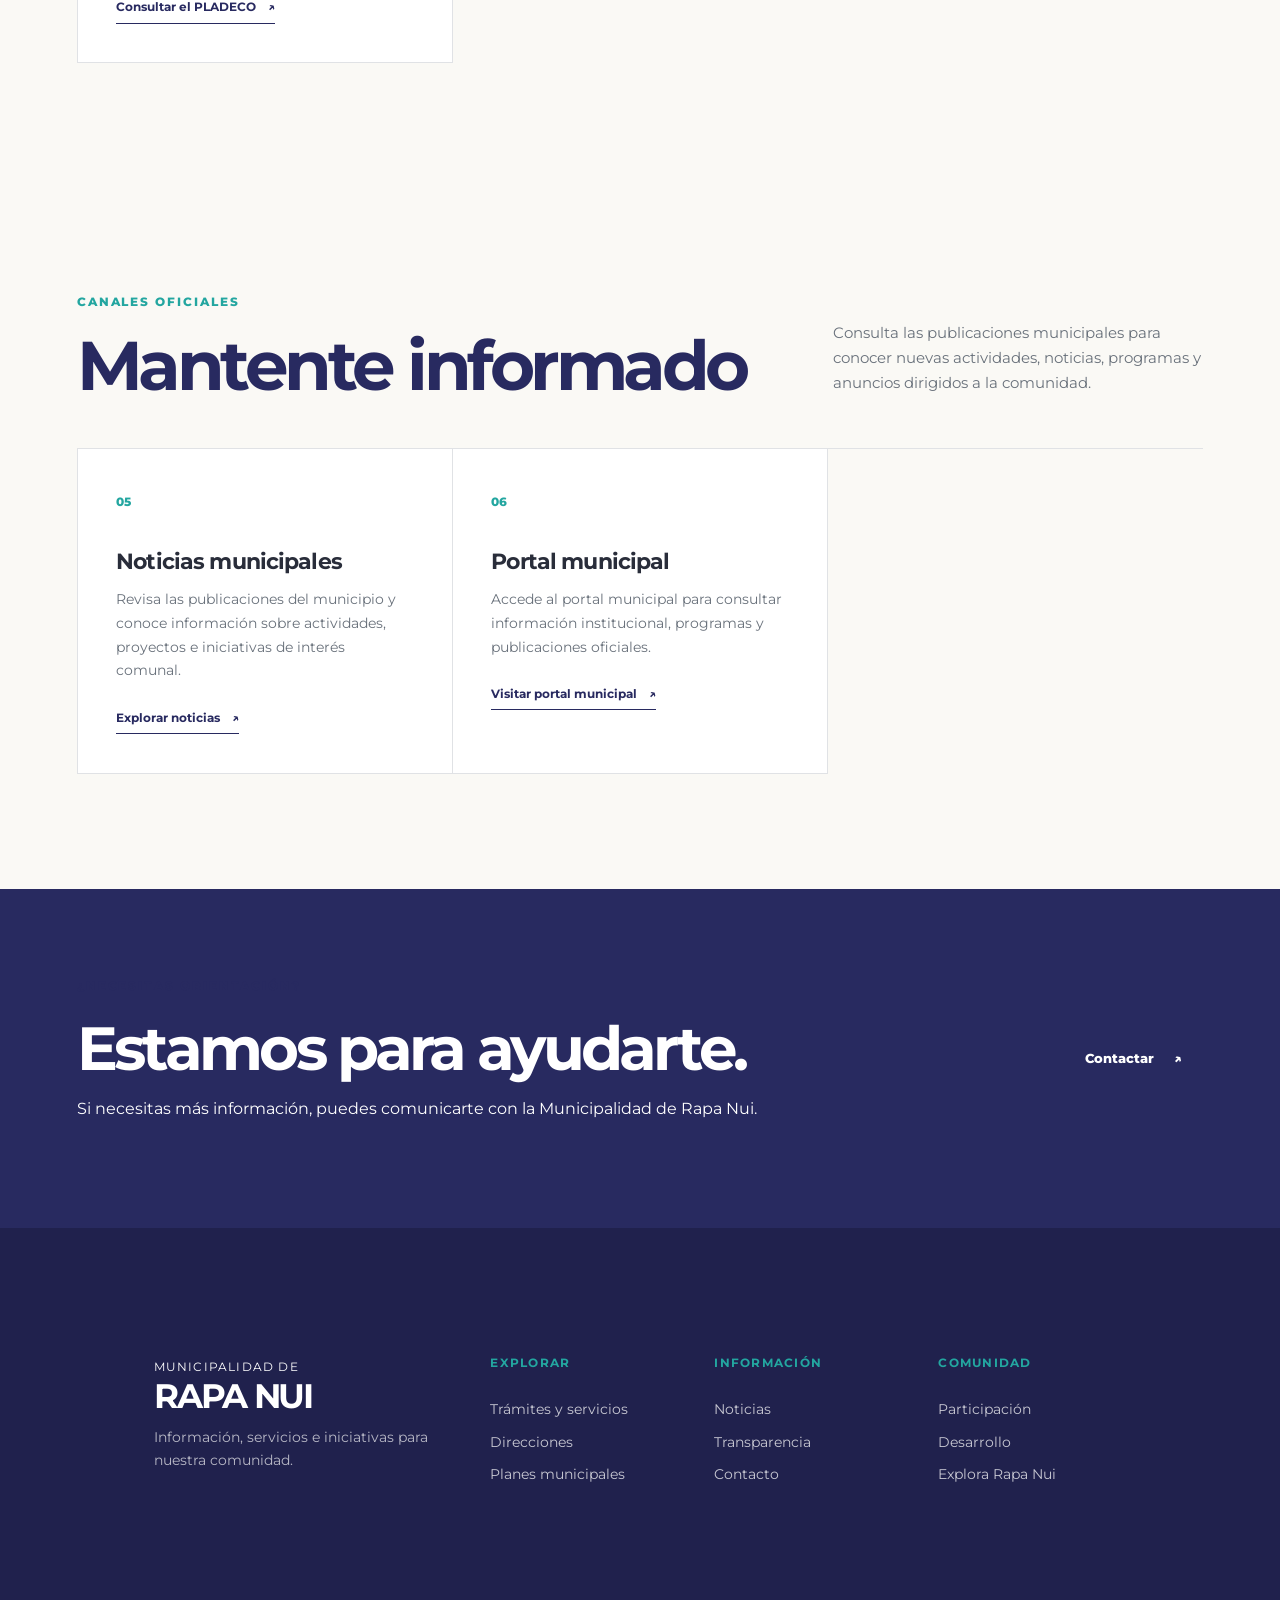
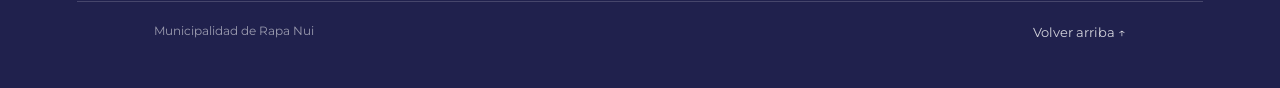
==== commit 12516332: "Refactor HTML structure and update meta tags" ====
--- a/comunidad.html
+++ b/comunidad.html
@@ -5,382 +5,216 @@
   <meta charset="utf-8">
   <meta name="viewport" content="width=device-width, initial-scale=1">
   <meta name="theme-color" content="#282A60">
-
-  <meta
-    name="description"
-    content="Conoce los programas municipales, Haka Ara TV, las actividades familiares y las iniciativas de participación ciudadana de Rapa Nui."
-  >
-
+  <meta name="description" content="Conoce los programas municipales, Haka Ara TV, las actividades familiares y las iniciativas de participación ciudadana de Rapa Nui.">
   <title>Comunidad | Municipalidad de Rapa Nui</title>
 
   <link rel="preconnect" href="https://fonts.googleapis.com">
   <link rel="preconnect" href="https://fonts.gstatic.com" crossorigin>
-
-  <link
-    href="https://fonts.googleapis.com/css2?family=Montserrat:wght@400;500;600;700;800&display=swap"
-    rel="stylesheet"
-  >
-
+  <link href="https://fonts.googleapis.com/css2?family=Montserrat:wght@400;500;600;700;800&display=swap" rel="stylesheet">
   <link rel="stylesheet" href="styles.css">
   <script src="script.js" defer></script>
 </head>
 
 <body id="top">
 
-<a class="skip-link" href="#contenido">
-  Saltar al contenido
-</a>
-
-<!-- ENCABEZADO -->
+<a class="skip-link" href="#contenido">Saltar al contenido</a>
+
 <header class="site-header">
-
   <div class="header-topline" aria-hidden="true"></div>
 
   <div class="header-inner">
-
-    <a
-      class="brand"
-      href="index.html"
-      aria-label="Municipalidad de Rapa Nui, inicio"
-    >
-      <span class="brand-mark" aria-hidden="true">
-        <svg viewBox="0 0 48 48">
-          <path d="M24 4 41 14v20L24 44 7 34V14z"/>
-          <path d="M16 18h16M16 24h16M16 30h10"/>
-        </svg>
-      </span>
-
-      <span class="brand-name">
-        Municipalidad
-        <strong>de Rapa Nui</strong>
-      </span>
+    <a class="brand" href="index.html" aria-label="Municipalidad de Rapa Nui, inicio">
+      <img
+        class="brand-logo"
+        src="logo-municipalidad.jpeg"
+        alt="Escudo oficial de la Municipalidad de Rapa Nui, Haka Ara">
+      <span class="brand-name">Municipalidad <strong>de Rapa Nui</strong></span>
     </a>
 
-    <!-- REDES SOCIALES Y CONTACTO -->
     <div class="header-tools" aria-label="Redes sociales y contacto">
-
-      <a
-        class="icon-link"
-        href="https://www.facebook.com/MuniRapaNui"
-        target="_blank"
-        rel="noopener noreferrer"
-        aria-label="Facebook de la Municipalidad"
-        title="Facebook"
-      >
-        <svg viewBox="0 0 24 24" aria-hidden="true">
-          <path
-            d="M14 21v-8h3l.5-4H14V7c0-1.2.4-2 2-2h2V1.5C17.3 1.3 16.2 1.2 15 1.2c-3.5 0-5.5 2.1-5.5 5.9V9H6v4h3.5v8z"
-            fill="currentColor"
-            stroke="none"
-          />
-        </svg>
-      </a>
-
-      <a
-        class="icon-link"
-        href="https://www.instagram.com/haretavana/"
-        target="_blank"
-        rel="noopener noreferrer"
-        aria-label="Instagram de la Municipalidad"
-        title="Instagram"
-      >
+      <a class="icon-link" href="https://www.facebook.com/MuniRapaNui" target="_blank" rel="noopener noreferrer" aria-label="Facebook de la Municipalidad" title="Facebook">
+        <svg viewBox="0 0 24 24" aria-hidden="true">
+          <path d="M14 21v-8h3l.5-4H14V7c0-1.2.4-2 2-2h2V1.5C17.3 1.3 16.2 1.2 15 1.2c-3.5 0-5.5 2.1-5.5 5.9V9H6v4h3.5v8z" fill="currentColor" stroke="none"/>
+        </svg>
+      </a>
+      <a class="icon-link" href="https://www.instagram.com/haretavana/" target="_blank" rel="noopener noreferrer" aria-label="Instagram de la Municipalidad" title="Instagram">
         <svg viewBox="0 0 24 24" aria-hidden="true">
           <rect x="3" y="3" width="18" height="18" rx="5"/>
           <circle cx="12" cy="12" r="4"/>
-          <circle
-            cx="17.5"
-            cy="6.5"
-            r="1"
-            fill="currentColor"
-            stroke="none"
-          />
-        </svg>
-      </a>
-
-      <a
-        class="icon-link"
-        href="tel:+56322100226"
-        aria-label="Llamar a la Municipalidad"
-        title="Teléfono: (32) 210 0226"
-      >
+          <circle cx="17.5" cy="6.5" r="1" fill="currentColor" stroke="none"/>
+        </svg>
+      </a>
+      <a class="icon-link" href="tel:+56322100226" aria-label="Llamar a la Municipalidad" title="Teléfono: (32) 210 0226">
         <svg viewBox="0 0 24 24" aria-hidden="true">
           <path d="M7 3H4a1 1 0 0 0-1 1c0 9.4 7.6 17 17 17a1 1 0 0 0 1-1v-3l-5-2-2 3a14 14 0 0 1-6-6l3-2z"/>
         </svg>
       </a>
-
-      <a
-        class="icon-link"
-        href="mailto:iorana@rapanui.net"
-        aria-label="Enviar correo a la Municipalidad"
-        title="Correo: iorana@rapanui.net"
-      >
+      <a class="icon-link" href="mailto:iorana@rapanui.net" aria-label="Enviar correo a la Municipalidad" title="Correo: iorana@rapanui.net">
         <svg viewBox="0 0 24 24" aria-hidden="true">
           <rect x="3" y="5" width="18" height="14" rx="2"/>
           <path d="m4 7 8 6 8-6"/>
         </svg>
       </a>
-
-    </div>
-
-    <!-- BOTÓN DE MENÚ PARA PANTALLAS PEQUEÑAS -->
-    <button
-      class="menu-toggle"
-      type="button"
-      aria-expanded="false"
-      aria-controls="menu-principal"
-    >
+    </div>
+
+    <button class="menu-toggle" type="button" aria-expanded="false" aria-controls="menu-principal">
       <span class="menu-toggle-lines" aria-hidden="true"></span>
       <span class="menu-toggle-label">Menú</span>
     </button>
 
-    <!-- NAVEGACIÓN PRINCIPAL -->
-    <nav
-      class="main-nav"
-      id="menu-principal"
-      aria-label="Navegación principal"
-    >
+    <nav class="main-nav" id="menu-principal" aria-label="Navegación principal">
       <a href="tramites.html">Trámites y servicios</a>
       <a href="direcciones.html">Direcciones</a>
       <a href="comunidad.html" aria-current="page">Comunidad</a>
       <a href="desarrollo.html">Desarrollo</a>
       <a href="planes.html">Planes</a>
       <a href="explora.html">Explora</a>
-      <a href="noticias.html">Noticias</a>
-      <a href="transparencia.html">Transparencia</a>
-      <a href="contacto.html">Contacto</a>
     </nav>
-
   </div>
 </header>
 
-<!-- CONTENIDO PRINCIPAL -->
 <main id="contenido">
 
-  <!-- PORTADA DE COMUNIDAD -->
   <section class="interior-hero">
-
     <div class="interior-hero-inner reveal">
-
       <p class="eyebrow">VIDA EN COMUNIDAD</p>
-
       <h1>Una comunidad que participa</h1>
-
       <p class="interior-lead">
         Conoce las iniciativas, los programas municipales y los
         espacios de encuentro que fortalecen la vida comunitaria
         de Rapa Nui.
       </p>
-
       <div class="breadcrumb">
         <a href="index.html">Inicio</a>
         <span aria-hidden="true">/</span>
         <span aria-current="page">Comunidad</span>
       </div>
-
-    </div>
-
+    </div>
     <div class="interior-mark" aria-hidden="true">
       <span>COMUNIDAD</span>
     </div>
-
   </section>
 
   <!-- PROGRAMAS E INICIATIVAS -->
   <section class="section interior-section">
-
     <div class="section-heading reveal">
-
       <div>
         <p class="eyebrow">Información municipal</p>
         <h2>Participación y vida comunitaria</h2>
       </div>
-
       <p>
         Un espacio para conocer iniciativas municipales, acceder
         a información de interés y descubrir oportunidades para
         participar en la vida de nuestra comunidad.
       </p>
-
     </div>
 
     <div class="detail-grid">
 
-      <!-- HAKA ARA TV -->
-      <article class="detail-card reveal">
-
+      <article class="detail-card reveal">
         <span class="detail-index">01</span>
-
         <p class="eyebrow">Información audiovisual</p>
-
         <h2>Haka Ara TV</h2>
-
         <p>
           Conoce noticias, actividades e iniciativas relacionadas
           con Rapa Nui a través de contenidos audiovisuales y
           publicaciones de interés para la comunidad.
         </p>
-
-        <a
-          class="text-link"
-          href="https://www.youtube.com/playlist?list=PLPRiv_yhcBK5-3xzPZp5t1J4JGxhwiCga"
-          target="_blank"
-          rel="noopener noreferrer"
-        >
+        <a class="text-link" href="https://www.youtube.com/playlist?list=PLPRiv_yhcBK5-3xzPZp5t1J4JGxhwiCga" target="_blank" rel="noopener noreferrer">
           Ver videos <span aria-hidden="true">↗</span>
         </a>
-
-      </article>
-
-      <!-- AGENDA FAMILIAR -->
-      <article class="detail-card reveal">
-
+      </article>
+
+      <article class="detail-card reveal">
         <span class="detail-index">02</span>
-
         <p class="eyebrow">Familias y bienestar</p>
-
         <h2>Agenda de la Familia Haka Ara</h2>
-
         <p>
           Infórmate sobre las actividades y los espacios de
           encuentro destinados a promover la convivencia,
           la recreación y el bienestar de las familias de Rapa Nui.
         </p>
-
-        <a
-          class="text-link"
-          href="https://rapanui.net/noticias/agenda-de-la-familia-2026-id-23108"
-          target="_blank"
-          rel="noopener noreferrer"
-        >
+        <a class="text-link" href="https://rapanui.net/noticias/agenda-de-la-familia-2026-id-23108" target="_blank" rel="noopener noreferrer">
           Consultar la agenda <span aria-hidden="true">↗</span>
         </a>
-
-      </article>
-
-      <!-- HAKA ARA MÓVIL -->
-      <article class="detail-card reveal">
-
+      </article>
+
+      <article class="detail-card reveal">
         <span class="detail-index">03</span>
-
         <p class="eyebrow">Servicios y territorio</p>
-
         <h2>Haka Ara Móvil</h2>
-
         <p>
           Conoce esta iniciativa municipal orientada a acercar
           la atención y los servicios a los distintos sectores
           del territorio y a facilitar el vínculo con vecinos
           y vecinas.
         </p>
-
-        <a
-          class="text-link"
-          href="https://www.rapanui.net/secciones/8431"
-          target="_blank"
-          rel="noopener noreferrer"
-        >
+        <a class="text-link" href="https://www.rapanui.net/secciones/8431" target="_blank" rel="noopener noreferrer">
           Conocer el programa <span aria-hidden="true">↗</span>
         </a>
-
-      </article>
-
-      <!-- PARTICIPACIÓN CIUDADANA -->
-      <article class="detail-card reveal">
-
+      </article>
+
+      <article class="detail-card reveal">
         <span class="detail-index">04</span>
-
         <p class="eyebrow">Planificación comunal</p>
-
         <h2>Participación ciudadana</h2>
-
         <p>
           Conoce los instrumentos de planificación que orientan
           el desarrollo de la comuna y mantente informado sobre
           las instancias de participación ciudadana disponibles.
         </p>
-
-        <a
-          class="text-link"
-          href="https://municipalidadderapanui.ligup2.com/secciones/8115"
-          target="_blank"
-          rel="noopener noreferrer"
-        >
+        <a class="text-link" href="https://municipalidadderapanui.ligup2.com/secciones/8115" target="_blank" rel="noopener noreferrer">
           Consultar el PLADECO <span aria-hidden="true">↗</span>
         </a>
-
-      </article>
-
-    </div>
-
-  </section>
-
-  <!-- ACCESO AL PORTAL MUNICIPAL -->
+      </article>
+
+    </div>
+  </section>
+
+  <!-- CANALES OFICIALES -->
   <section class="section interior-section">
-
     <div class="section-heading reveal">
-
       <div>
         <p class="eyebrow">Canales oficiales</p>
         <h2>Mantente informado</h2>
       </div>
-
       <p>
         Consulta las publicaciones municipales para conocer
         nuevas actividades, noticias, programas y anuncios
         dirigidos a la comunidad.
       </p>
-
     </div>
 
     <div class="detail-grid">
-
-      <article class="detail-card reveal">
-
+      <article class="detail-card reveal">
         <span class="detail-index">05</span>
-
         <h2>Noticias municipales</h2>
-
         <p>
           Revisa las publicaciones del municipio y conoce
           información sobre actividades, proyectos e iniciativas
           de interés comunal.
         </p>
-
         <a class="text-link" href="noticias.html">
           Explorar noticias <span aria-hidden="true">↗</span>
         </a>
-
-      </article>
-
-      <article class="detail-card reveal">
-
+      </article>
+
+      <article class="detail-card reveal">
         <span class="detail-index">06</span>
-
         <h2>Portal municipal</h2>
-
         <p>
           Accede al portal municipal para consultar información
           institucional, programas y publicaciones oficiales.
         </p>
-
-        <a
-          class="text-link"
-          href="https://rapanui.net/"
-          target="_blank"
-          rel="noopener noreferrer"
-        >
+        <a class="text-link" href="https://rapanui.net/" target="_blank" rel="noopener noreferrer">
           Visitar portal municipal <span aria-hidden="true">↗</span>
         </a>
-
-      </article>
-
-    </div>
-
+      </article>
+    </div>
   </section>
 
   <!-- CONTACTO -->
   <section class="contact-band reveal">
-
     <div>
       <p class="eyebrow">¿Necesitas orientación?</p>
       <h2>Estamos para ayudarte.</h2>
@@ -389,72 +223,47 @@
         con la Municipalidad de Rapa Nui.
       </p>
     </div>
-
     <a class="button button-dark" href="contacto.html">
       Contactar <span aria-hidden="true">↗</span>
     </a>
-
   </section>
 
 </main>
 
-<!-- PIE DE PÁGINA -->
 <footer class="site-footer">
-
   <div class="footer-main">
-
     <div class="footer-brand">
-
       <span class="footer-kicker">Municipalidad de</span>
-
       <strong>Rapa Nui</strong>
-
-      <p>
-        Información, servicios e iniciativas para nuestra comunidad.
-      </p>
-
+      <p>Información, servicios e iniciativas para nuestra comunidad.</p>
     </div>
 
     <div class="footer-column">
-
       <h2>Explorar</h2>
-
       <a href="tramites.html">Trámites y servicios</a>
       <a href="direcciones.html">Direcciones</a>
       <a href="planes.html">Planes municipales</a>
-
     </div>
 
     <div class="footer-column">
-
       <h2>Información</h2>
-
       <a href="noticias.html">Noticias</a>
       <a href="transparencia.html">Transparencia</a>
       <a href="contacto.html">Contacto</a>
-
     </div>
 
     <div class="footer-column">
-
       <h2>Comunidad</h2>
-
       <a href="comunidad.html">Participación</a>
       <a href="desarrollo.html">Desarrollo</a>
       <a href="explora.html">Explora Rapa Nui</a>
-
-    </div>
-
+    </div>
   </div>
 
   <div class="footer-bottom">
-
     <span>Municipalidad de Rapa Nui</span>
-
     <a href="#top">Volver arriba ↑</a>
-
   </div>
-
 </footer>
 
 </body>
--- a/styles.css
+++ b/styles.css
@@ -2389,3 +2389,1233 @@
     font-size: 10px;
   }
 }
+
+.site-header {
+  position: relative;
+  z-index: 100;
+  width: 100%;
+  height: auto;
+  min-height: 0;
+  background: #282A60;
+}
+
+.site-header .header-topline {
+  display: block;
+  width: 100%;
+  height: 24px;
+  min-height: 24px;
+  background-color: #282A60;
+  background-size: auto 24px;
+  background-repeat: repeat-x;
+}
+
+.site-header .header-inner {
+  width: 100%;
+  min-height: 120px;
+  padding: 16px 4%;
+  display: grid;
+  grid-template-columns: minmax(190px, auto) 1fr auto;
+  grid-template-areas:
+    "brand . tools"
+    "brand nav nav";
+  align-items: center;
+  gap: 12px 24px;
+}
+
+.site-header .brand {
+  grid-area: brand;
+  display: flex;
+  align-items: center;
+  gap: 14px;
+  min-width: 0;
+  color: #fff;
+  text-decoration: none;
+}
+
+.site-header .brand-mark {
+  flex: 0 0 54px;
+  width: 54px;
+  height: 54px;
+}
+
+.site-header .brand-mark svg {
+  display: block;
+  width: 100%;
+  height: 100%;
+}
+
+.site-header .brand-name {
+  color: #fff;
+  font-size: 15px;
+  line-height: 1.4;
+  font-weight: 600;
+  text-transform: uppercase;
+}
+
+.site-header .brand-name strong {
+  display: block;
+  font-weight: 800;
+}
+
+.site-header .header-tools {
+  grid-area: tools;
+  display: flex;
+  align-items: center;
+  justify-content: flex-end;
+  gap: 10px;
+}
+
+.site-header .icon-link {
+  display: flex;
+  align-items: center;
+  justify-content: center;
+  width: 40px;
+  height: 40px;
+  flex: 0 0 40px;
+  border: 1px solid rgba(255,255,255,.38);
+  border-radius: 50%;
+  color: #fff;
+  text-decoration: none;
+  transition: background-color .2s ease;
+}
+
+.site-header .icon-link svg {
+  width: 19px;
+  height: 19px;
+  fill: none;
+  stroke: currentColor;
+  stroke-width: 1.7;
+  stroke-linecap: round;
+  stroke-linejoin: round;
+}
+
+.site-header .icon-link:hover {
+  background: #23A6A0;
+}
+
+.site-header .main-nav {
+  grid-area: nav;
+  display: flex;
+  justify-content: flex-end;
+  align-items: center;
+  flex-wrap: wrap;
+  gap: 8px 22px;
+  margin: 0;
+  padding: 8px 0 0;
+  border-top: 1px solid rgba(255,255,255,.18);
+}
+
+.site-header .main-nav a {
+  color: #fff;
+  font-size: 11px;
+  font-weight: 700;
+  line-height: 1.5;
+  text-transform: uppercase;
+  text-decoration: none;
+  white-space: nowrap;
+}
+
+.site-header .main-nav a:hover,
+.site-header .main-nav a[aria-current="page"] {
+  color: #82DED5;
+}
+
+/* TABLETS */
+@media (max-width: 1050px) {
+  .site-header .header-inner {
+    grid-template-columns: 1fr auto;
+    grid-template-areas:
+      "brand tools"
+      "nav nav";
+    gap: 16px;
+    padding: 16px 3%;
+  }
+
+  .site-header .main-nav {
+    justify-content: flex-start;
+    gap: 12px 20px;
+  }
+}
+
+/* CELULARES */
+@media (max-width: 680px) {
+  .site-header .header-inner {
+    grid-template-columns: 1fr auto;
+    grid-template-areas:
+      "brand tools"
+      "nav nav";
+    padding: 12px 16px;
+    gap: 14px;
+  }
+
+  .site-header .brand-mark {
+    flex-basis: 42px;
+    width: 42px;
+    height: 42px;
+  }
+
+  .site-header .brand-name {
+    font-size: 12px;
+  }
+
+  .site-header .header-tools {
+    gap: 5px;
+  }
+
+  .site-header .icon-link {
+    width: 32px;
+    height: 32px;
+    flex-basis: 32px;
+  }
+
+  .site-header .icon-link svg {
+    width: 16px;
+    height: 16px;
+  }
+
+  .site-header .main-nav {
+    justify-content: flex-start;
+    flex-wrap: nowrap;
+    overflow-x: auto;
+    gap: 18px;
+    padding: 12px 0 6px;
+  }
+
+  .site-header .main-nav a {
+    font-size: 10px;
+  }
+
+  .site-header .menu-toggle {
+    display: none;
+  }
+}
+
+:root {
+  --navy: #282A60;
+  --turquoise: #23A6A0;
+  --aqua: #DCEBE9;
+  --sand: #D5A65A;
+  --cream: #FAF9F5;
+  --white: #FFFFFF;
+  --text: #292D3A;
+  --muted: #69717B;
+  --line: #E0E2E5;
+  --font: "Montserrat", sans-serif;
+  --gutter: clamp(22px, 6vw, 90px);
+}
+
+* {
+  box-sizing: border-box;
+}
+
+html {
+  scroll-behavior: smooth;
+}
+
+body {
+  margin: 0;
+  color: var(--text);
+  background: var(--cream);
+  font-family: var(--font);
+  line-height: 1.65;
+}
+
+a {
+  color: inherit;
+}
+
+img {
+  max-width: 100%;
+}
+
+.skip-link {
+  position: absolute;
+  top: -100px;
+  left: 10px;
+  z-index: 1000;
+  padding: 12px;
+  background: var(--white);
+  color: var(--navy);
+}
+
+.skip-link:focus {
+  top: 10px;
+}
+
+
+.site-header {
+  position: relative;
+  z-index: 10;
+  background: var(--navy);
+  color: var(--white);
+}
+
+.header-topline {
+  height: 20px;
+  background: var(--turquoise);
+  background-image: repeating-linear-gradient(
+    135deg,
+    transparent 0 12px,
+    rgba(40,42,96,.35) 12px 14px,
+    transparent 14px 24px
+  );
+}
+
+.header-inner {
+  width: min(100%, 1600px);
+  min-height: 112px;
+  margin: auto;
+  padding: 18px var(--gutter);
+  display: grid;
+  grid-template-columns: 1fr auto;
+  grid-template-areas:
+    "brand tools"
+    "brand nav";
+  align-items: center;
+  column-gap: 28px;
+  row-gap: 12px;
+}
+
+.brand {
+  grid-area: brand;
+  display: flex;
+  align-items: center;
+  gap: 14px;
+  width: fit-content;
+  color: var(--white);
+  text-decoration: none;
+}
+
+.brand-logo {
+  width: 58px;
+  height: 58px;
+  flex: 0 0 58px;
+  object-fit: contain;
+}
+
+.brand-name {
+  font-size: clamp(.95rem, 1.4vw, 1.3rem);
+  font-weight: 500;
+  line-height: 1.15;
+  text-transform: uppercase;
+  letter-spacing: -.035em;
+}
+
+.brand-name strong {
+  display: block;
+  font-weight: 800;
+}
+
+.header-tools {
+  grid-area: tools;
+  display: flex;
+  justify-content: flex-end;
+  gap: 10px;
+}
+
+.icon-link {
+  display: grid;
+  place-items: center;
+  width: 35px;
+  height: 35px;
+  border: 1px solid rgba(255,255,255,.55);
+  border-radius: 50%;
+  color: var(--white);
+  text-decoration: none;
+  transition: background .2s ease, color .2s ease;
+}
+
+.icon-link:hover {
+  background: var(--turquoise);
+  color: var(--navy);
+}
+
+.icon-link svg {
+  width: 17px;
+  height: 17px;
+  fill: none;
+  stroke: currentColor;
+  stroke-width: 1.7;
+  stroke-linecap: round;
+  stroke-linejoin: round;
+}
+
+.menu-toggle {
+  display: none;
+}
+
+.main-nav {
+  grid-area: nav;
+  display: flex;
+  justify-content: flex-end;
+  align-items: center;
+  flex-wrap: wrap;
+  gap: 6px clamp(12px, 1.4vw, 22px);
+}
+
+.main-nav a {
+  position: relative;
+  padding: 7px 0;
+  color: rgba(255,255,255,.92);
+  font-size: .69rem;
+  font-weight: 700;
+  text-decoration: none;
+  text-transform: uppercase;
+}
+
+.main-nav a::after {
+  position: absolute;
+  right: 0;
+  bottom: 1px;
+  left: 0;
+  height: 2px;
+  content: "";
+  background: var(--turquoise);
+  transform: scaleX(0);
+  transform-origin: left;
+  transition: transform .2s ease;
+}
+
+.main-nav a:hover::after,
+.main-nav a[aria-current="page"]::after {
+  transform: scaleX(1);
+}
+
+/* PORTADA */
+
+.hero {
+  position: relative;
+  isolation: isolate;
+  display: flex;
+  align-items: center;
+  min-height: clamp(580px, 74vh, 850px);
+  overflow: hidden;
+  background: var(--navy);
+  color: var(--white);
+}
+
+/* Capa 1: fotografía */
+
+.hero-img {
+  position: absolute;
+  inset: 0;
+  z-index: -3;
+  width: 100%;
+  height: 100%;
+  object-fit: cover;
+  object-position: center 45%;
+}
+
+/* Capa 2: azul oscuro a la izquierda,
+   más transparente hacia la derecha */
+
+.hero-overlay {
+  position: absolute;
+  inset: 0;
+  z-index: -2;
+  pointer-events: none;
+  background:
+    linear-gradient(
+      90deg,
+      rgba(40,42,96,.93) 0%,
+      rgba(40,42,96,.78) 32%,
+      rgba(40,42,96,.43) 64%,
+      rgba(40,42,96,.12) 100%
+    ),
+    linear-gradient(
+      0deg,
+      rgba(40,42,96,.60) 0%,
+      transparent 55%
+    );
+}
+
+/* Capa 3: círculos decorativos */
+
+.hero-texture {
+  position: absolute;
+  z-index: -1;
+  right: -15%;
+  bottom: -65%;
+  width: min(80vw, 900px);
+  aspect-ratio: 1;
+  border: 1px solid rgba(220,235,233,.25);
+  border-radius: 50%;
+  pointer-events: none;
+}
+
+.hero-texture::before,
+.hero-texture::after {
+  position: absolute;
+  inset: 12%;
+  content: "";
+  border: 1px solid rgba(35,166,160,.4);
+  border-radius: 50%;
+}
+
+.hero-texture::after {
+  inset: 26%;
+  border-color: rgba(213,166,90,.45);
+}
+
+/* Capa 4: contenido */
+
+.hero-content {
+  position: relative;
+  z-index: 1;
+  width: min(100%, 1600px);
+  margin: auto;
+  padding: 100px var(--gutter) 135px;
+}
+
+.eyebrow {
+  margin: 0 0 22px;
+  color: var(--turquoise);
+  font-size: .75rem;
+  font-weight: 800;
+  letter-spacing: .16em;
+  text-transform: uppercase;
+}
+
+.hero .eyebrow {
+  color: var(--sand);
+}
+
+.hero h1 {
+  max-width: 850px;
+  margin: 0;
+  font-size: clamp(3.3rem, 8.2vw, 8rem);
+  font-weight: 800;
+  line-height: .94;
+  letter-spacing: -.075em;
+  text-transform: uppercase;
+}
+
+.hero h1 span {
+  color: var(--aqua);
+}
+
+.hero-intro {
+  max-width: 520px;
+  margin: 30px 0;
+  color: rgba(255,255,255,.9);
+  font-size: clamp(1rem, 1.4vw, 1.2rem);
+  line-height: 1.8;
+}
+
+.hero-actions {
+  display: flex;
+  flex-wrap: wrap;
+  gap: 14px;
+}
+
+.button {
+  display: inline-flex;
+  min-height: 50px;
+  align-items: center;
+  justify-content: center;
+  gap: 20px;
+  padding: 13px 20px;
+  border: 1px solid transparent;
+  font-size: .8rem;
+  font-weight: 800;
+  text-decoration: none;
+  transition: transform .2s ease, background .2s ease, color .2s ease;
+}
+
+.button:hover {
+  transform: translateY(-3px);
+}
+
+.button-light {
+  background: var(--cream);
+  color: var(--navy);
+}
+
+.button-light:hover {
+  background: var(--turquoise);
+}
+
+.button-outline {
+  border-color: rgba(255,255,255,.65);
+  background: rgba(40,42,96,.15);
+  color: var(--white);
+}
+
+.button-outline:hover {
+  background: var(--white);
+  color: var(--navy);
+}
+
+.button-dark {
+  background: var(--navy);
+  color: var(--white);
+}
+
+.button-dark:hover {
+  background: var(--turquoise);
+  color: var(--navy);
+}
+
+.hero-caption {
+  position: absolute;
+  right: var(--gutter);
+  bottom: 25px;
+  left: var(--gutter);
+  display: flex;
+  justify-content: space-between;
+  gap: 20px;
+  color: rgba(255,255,255,.75);
+  font-size: .67rem;
+  letter-spacing: .1em;
+  text-transform: uppercase;
+}
+
+.section {
+  width: min(100%, 1600px);
+  margin: auto;
+  padding: clamp(70px, 9vw, 130px) var(--gutter);
+}
+
+.section-heading {
+  display: flex;
+  align-items: flex-end;
+  justify-content: space-between;
+  gap: 35px;
+  margin-bottom: 48px;
+}
+
+.section-heading h2 {
+  margin: 0;
+  color: var(--navy);
+  font-size: clamp(2.7rem, 5.4vw, 5rem);
+  line-height: .98;
+  letter-spacing: -.065em;
+}
+
+.section-heading h2 span {
+  color: var(--turquoise);
+}
+
+.section-heading > p {
+  max-width: 370px;
+  margin: 0 0 5px;
+  color: var(--muted);
+}
+
+.service-grid {
+  display: grid;
+  grid-template-columns: repeat(3, minmax(0, 1fr));
+  border-top: 1px solid var(--line);
+  border-left: 1px solid var(--line);
+}
+
+.service-card {
+  position: relative;
+  display: flex;
+  min-height: 270px;
+  flex-direction: column;
+  align-items: flex-start;
+  padding: clamp(23px, 3vw, 38px);
+  border-right: 1px solid var(--line);
+  border-bottom: 1px solid var(--line);
+  background: var(--white);
+  text-decoration: none;
+  transition: background .25s ease, color .25s ease;
+}
+
+.service-card::before {
+  position: absolute;
+  right: 0;
+  bottom: 0;
+  left: 0;
+  height: 4px;
+  content: "";
+  background: var(--turquoise);
+  transform: scaleX(0);
+  transform-origin: left;
+  transition: transform .25s ease;
+}
+
+.service-card:hover {
+  background: var(--navy);
+  color: var(--white);
+}
+
+.service-card:hover::before {
+  transform: scaleX(1);
+}
+
+.service-number {
+  color: var(--turquoise);
+  font-size: .72rem;
+  font-weight: 800;
+  letter-spacing: .1em;
+}
+
+.service-card h3 {
+  margin: 32px 0 12px;
+  color: var(--navy);
+  font-size: 1.35rem;
+  line-height: 1.2;
+  letter-spacing: -.04em;
+}
+
+.service-card:hover h3 {
+  color: var(--white);
+}
+
+.service-card p {
+  margin: 0;
+  color: var(--muted);
+  font-size: .9rem;
+}
+
+.service-card:hover p {
+  color: rgba(255,255,255,.78);
+}
+
+.service-arrow {
+  margin-top: auto;
+  padding-top: 25px;
+  color: var(--turquoise);
+  font-size: 1.3rem;
+}
+
+
+.territory {
+  display: grid;
+  grid-template-columns: 1fr 1fr;
+  background: var(--aqua);
+}
+
+.territory-visual {
+  position: relative;
+  display: grid;
+  place-items: center;
+  min-height: 500px;
+  overflow: hidden;
+  background:
+    repeating-radial-gradient(
+      circle at center,
+      transparent 0 32px,
+      rgba(40,42,96,.12) 33px 34px
+    ),
+    var(--turquoise);
+}
+
+.territory-ring {
+  position: absolute;
+  display: block;
+  aspect-ratio: 1;
+  border: 1px solid rgba(40,42,96,.4);
+  border-radius: 50%;
+}
+
+.ring-one {
+  width: 80%;
+}
+
+.ring-two {
+  width: 60%;
+  border-color: rgba(250,249,245,.7);
+}
+
+.ring-three {
+  width: 38%;
+  border-color: rgba(40,42,96,.55);
+}
+
+.territory-center {
+  position: relative;
+  color: var(--navy);
+  font-size: clamp(1.7rem, 3vw, 3rem);
+  font-weight: 800;
+  letter-spacing: -.06em;
+}
+
+.territory-copy {
+  align-self: center;
+  padding: clamp(35px, 6vw, 90px);
+}
+
+.territory-copy h2 {
+  margin: 0;
+  color: var(--navy);
+  font-size: clamp(2.7rem, 5.2vw, 5rem);
+  line-height: .98;
+  letter-spacing: -.065em;
+}
+
+.territory-copy h2 span {
+  color: #238E8B;
+}
+
+.territory-copy > p:not(.eyebrow) {
+  max-width: 500px;
+  margin: 24px 0;
+  color: #50566B;
+}
+
+
+.contact-band {
+  display: flex;
+  align-items: center;
+  justify-content: space-between;
+  gap: 32px;
+  padding: clamp(45px, 7vw, 100px) var(--gutter);
+  background: var(--navy);
+  color: var(--white);
+}
+
+.contact-band h2 {
+  max-width: 850px;
+  margin: 0;
+  font-size: clamp(2.2rem, 4.8vw, 4.5rem);
+  line-height: 1.02;
+  letter-spacing: -.06em;
+}
+
+.contact-band h2 span {
+  color: var(--turquoise);
+}
+
+/* PIE DE PÁGINA */
+
+.site-footer {
+  padding: 55px var(--gutter) 25px;
+  background: #20214D;
+  color: var(--white);
+}
+
+.footer-inner {
+  display: grid;
+  grid-template-columns: 1.5fr 1fr 1fr;
+  gap: 40px;
+  width: min(100%, 1440px);
+  margin: auto;
+}
+
+.footer-title {
+  margin: 0 0 12px;
+  font-size: 1.1rem;
+  font-weight: 800;
+}
+
+.footer-brand p:last-child {
+  max-width: 320px;
+  color: rgba(255,255,255,.68);
+  font-size: .85rem;
+}
+
+.footer-column h2 {
+  margin: 0 0 15px;
+  font-size: .78rem;
+  letter-spacing: .1em;
+  text-transform: uppercase;
+}
+
+.footer-column ul {
+  display: grid;
+  gap: 10px;
+  margin: 0;
+  padding: 0;
+  list-style: none;
+}
+
+.footer-column a {
+  color: rgba(255,255,255,.75);
+  font-size: .85rem;
+  text-decoration: none;
+}
+
+.footer-column a:hover {
+  color: var(--turquoise);
+}
+
+.footer-bottom {
+  display: flex;
+  justify-content: space-between;
+  gap: 20px;
+  max-width: 1440px;
+  margin: 45px auto 0;
+  padding-top: 20px;
+  border-top: 1px solid rgba(255,255,255,.17);
+  color: rgba(255,255,255,.55);
+  font-size: .72rem;
+}
+
+.photo-credit {
+  padding: 10px 20px;
+  background: #20214D;
+  color: rgba(255,255,255,.6);
+  text-align: center;
+  font-size: .7rem;
+}
+
+.photo-credit a {
+  color: var(--aqua);
+}
+
+/* TABLET */
+
+@media (max-width: 1100px) {
+  .header-inner {
+    grid-template-areas:
+      "brand tools"
+      "nav nav";
+    row-gap: 15px;
+  }
+
+  .main-nav {
+    justify-content: flex-start;
+  }
+
+  .main-nav a {
+    font-size: .67rem;
+  }
+
+  .territory {
+    grid-template-columns: 1fr;
+  }
+
+  .territory-visual {
+    min-height: 360px;
+  }
+}
+
+@media (max-width: 760px) {
+  .header-inner {
+    min-height: 82px;
+    grid-template-columns: minmax(0, 1fr) auto;
+    grid-template-areas: "brand menu";
+    padding-top: 13px;
+    padding-bottom: 13px;
+  }
+
+  .brand {
+    gap: 10px;
+  }
+
+  .brand-logo {
+    width: 44px;
+    height: 44px;
+    flex-basis: 44px;
+  }
+
+  .brand-name {
+    font-size: .9rem;
+  }
+
+  .header-tools {
+    display: none;
+  }
+
+  .menu-toggle {
+    grid-area: menu;
+    display: inline-flex;
+    align-items: center;
+    gap: 10px;
+    padding: 10px 0 10px 10px;
+    border: 0;
+    background: transparent;
+    color: var(--white);
+    cursor: pointer;
+    font-size: .78rem;
+    font-weight: 700;
+  }
+
+  .menu-toggle-lines,
+  .menu-toggle-lines::before,
+  .menu-toggle-lines::after {
+    display: block;
+    width: 23px;
+    height: 2px;
+    background: currentColor;
+  }
+
+  .menu-toggle-lines {
+    position: relative;
+  }
+
+  .menu-toggle-lines::before,
+  .menu-toggle-lines::after {
+    position: absolute;
+    left: 0;
+    content: "";
+  }
+
+  .menu-toggle-lines::before {
+    top: -7px;
+  }
+
+  .menu-toggle-lines::after {
+    top: 7px;
+  }
+
+  .main-nav {
+    display: none;
+    grid-area: nav;
+    align-items: stretch;
+    flex-direction: column;
+    gap: 0;
+    padding-top: 8px;
+    border-top: 1px solid rgba(255,255,255,.2);
+  }
+
+  .main-nav.is-open {
+    display: flex;
+  }
+
+  .main-nav a {
+    padding: 12px 0;
+    border-bottom: 1px solid rgba(255,255,255,.1);
+    font-size: .76rem;
+  }
+
+  .main-nav a::after {
+    display: none;
+  }
+
+  .hero {
+    min-height: 690px;
+  }
+
+  .hero-img {
+    object-position: 58% center;
+  }
+
+  .hero-overlay {
+    background:
+      linear-gradient(
+        90deg,
+        rgba(40,42,96,.88),
+        rgba(40,42,96,.48)
+      ),
+      linear-gradient(
+        0deg,
+        rgba(40,42,96,.55),
+        transparent 75%
+      );
+  }
+
+  .hero-content {
+    padding-top: 85px;
+    padding-bottom: 115px;
+  }
+
+  .hero h1 {
+    font-size: clamp(3.1rem, 13vw, 5.5rem);
+  }
+
+  .hero-intro {
+    font-size: .98rem;
+  }
+
+  .hero-caption {
+    font-size: .58rem;
+  }
+
+  .section-heading {
+    align-items: flex-start;
+    flex-direction: column;
+    gap: 20px;
+  }
+
+  .service-grid {
+    grid-template-columns: 1fr;
+  }
+
+  .service-card {
+    min-height: 230px;
+  }
+
+  .territory-visual {
+    min-height: 300px;
+  }
+
+  .territory-copy {
+    padding: 55px var(--gutter);
+  }
+
+  .contact-band {
+    align-items: flex-start;
+    flex-direction: column;
+  }
+
+  .footer-inner {
+    grid-template-columns: 1fr;
+    gap: 28px;
+  }
+
+  .footer-bottom {
+    flex-direction: column;
+    gap: 8px;
+  }
+}
+
+@media (prefers-reduced-motion: reduce) {
+  *,
+  *::before,
+  *::after {
+    scroll-behavior: auto !important;
+    transition-duration: .01ms !important;
+  }
+}
+
+/* PORTADA HARE TAVANA: CAPAS Y POSICIONAMIENTO */
+
+.hero#inicio {
+  position: relative !important;
+  isolation: isolate !important;
+  display: flex !important;
+  align-items: flex-end !important;
+  min-height: 610px !important;
+  padding: clamp(32px, 7vw, 90px) !important;
+  overflow: hidden !important;
+  background: #282A60 !important;
+  color: #fff;
+}
+
+/* Fotografía al fondo, sin ocupar espacio en el flujo */
+.hero#inicio > .hero-img {
+  position: absolute !important;
+  inset: 0 !important;
+  z-index: -3 !important;
+  display: block !important;
+  width: 100% !important;
+  height: 100% !important;
+  max-width: none !important;
+  object-fit: cover !important;
+  object-position: center 55% !important;
+}
+
+/* Degradado azul independiente */
+.hero#inicio > .hero-overlay {
+  position: absolute !important;
+  inset: 0 !important;
+  z-index: -2 !important;
+  pointer-events: none !important;
+  background:
+    linear-gradient(
+      90deg,
+      rgba(40, 42, 96, .88) 0%,
+      rgba(40, 42, 96, .58) 48%,
+      rgba(40, 42, 96, .12) 100%
+    ),
+    linear-gradient(
+      0deg,
+      rgba(40, 42, 96, .45) 0%,
+      transparent 65%
+    ) !important;
+}
+
+/* Textura decorativa detrás del título */
+.hero#inicio > .hero-texture {
+  position: absolute !important;
+  z-index: -1 !important;
+  right: -10% !important;
+  bottom: -60% !important;
+  width: min(75vw, 850px) !important;
+  aspect-ratio: 1 !important;
+  border: 1px solid rgba(35, 166, 160, .45) !important;
+  border-radius: 50% !important;
+  pointer-events: none !important;
+}
+
+.hero#inicio > .hero-texture::before,
+.hero#inicio > .hero-texture::after {
+  position: absolute;
+  inset: 14%;
+  content: "";
+  border: 1px solid rgba(220, 235, 233, .3);
+  border-radius: 50%;
+}
+
+.hero#inicio > .hero-texture::after {
+  inset: 28%;
+  border-color: rgba(213, 166, 90, .45);
+}
+
+/* Texto por delante de las capas */
+.hero#inicio > .hero-content {
+  position: relative !important;
+  z-index: 1 !important;
+  width: 100% !important;
+  max-width: 1100px !important;
+  margin: 0 !important;
+  padding: 0 !important;
+}
+
+.hero#inicio .eyebrow {
+  margin: 0 0 16px !important;
+  color: #82DED5 !important;
+  font-size: .75rem !important;
+  font-weight: 800 !important;
+  letter-spacing: .15em !important;
+  text-transform: uppercase !important;
+}
+
+.hero#inicio h1 {
+  max-width: 1100px !important;
+  margin: 0 !important;
+  color: #9BD0E8 !important;
+  font-family: "Montserrat", sans-serif !important;
+  font-size: clamp(3rem, 8vw, 7rem) !important;
+  font-weight: 800 !important;
+  line-height: .98 !important;
+  letter-spacing: -.055em !important;
+  text-transform: uppercase !important;
+}
+
+/* Coordenadas y referencia territorial */
+.hero#inicio > .hero-caption {
+  position: absolute !important;
+  z-index: 2 !important;
+  right: clamp(22px, 5vw, 70px) !important;
+  bottom: 20px !important;
+  left: clamp(22px, 5vw, 70px) !important;
+  display: flex !important;
+  justify-content: space-between !important;
+  gap: 15px !important;
+  color: rgba(255, 255, 255, .8) !important;
+  font-size: .68rem !important;
+  letter-spacing: .08em !important;
+  text-transform: uppercase !important;
+}
+
+@media (max-width: 580px) {
+ 
+.hero#inicio {
+  position: relative;
+  isolation: isolate;
+  overflow: hidden;
+  background: #282A60;
+}
+
+.hero#inicio > .hero-img {
+  position: absolute;
+  inset: 0;
+  z-index: -3;
+  width: 100%;
+  height: 100%;
+  object-fit: cover;
+  object-position: center 55%;
+}
+
+.hero#inicio > .hero-overlay {
+  position: absolute;
+  inset: 0;
+  z-index: -2;
+  pointer-events: none;
+  background: linear-gradient(
+    90deg,
+    rgba(40, 42, 96, .88) 0%,
+    rgba(40, 42, 96, .58) 48%,
+    rgba(40, 42, 96, .12) 100%
+  );
+}
+
+.hero#inicio > .hero-content {
+  position: relative;
+  z-index: 1;
+}
